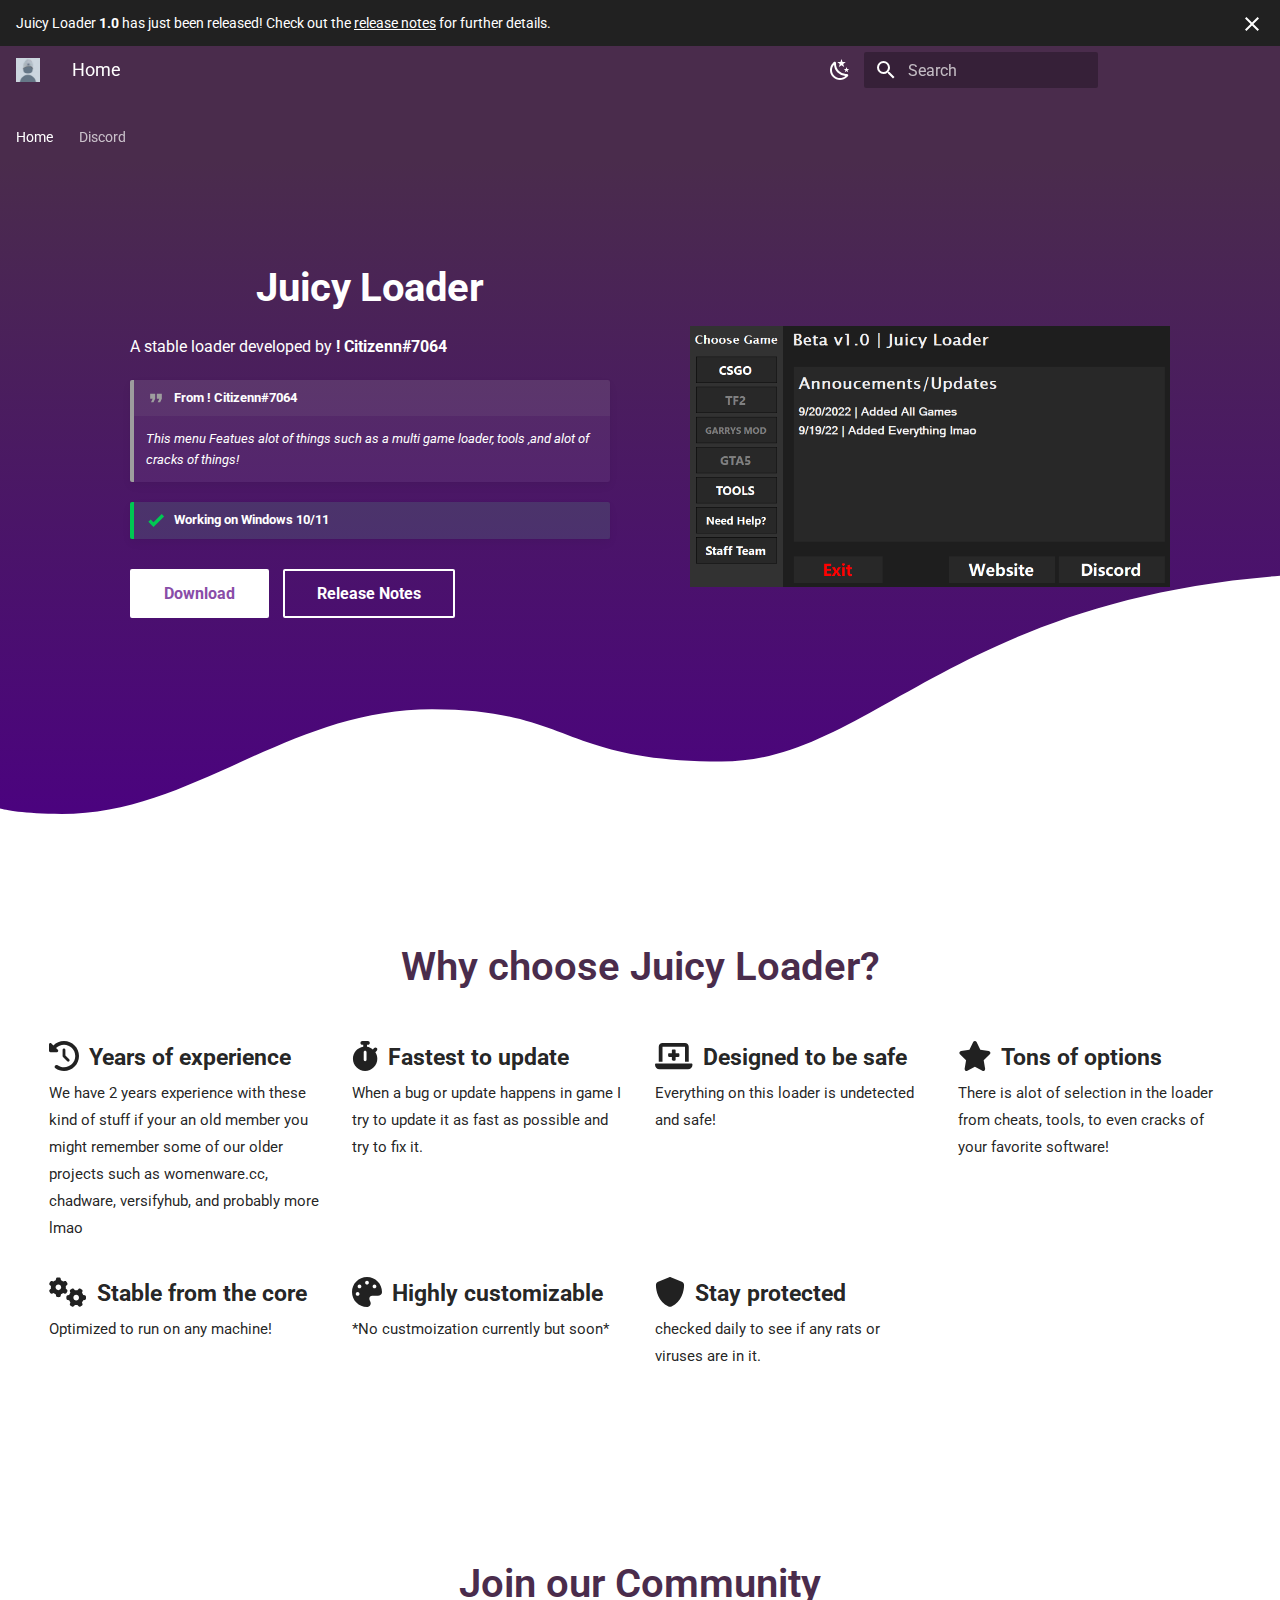
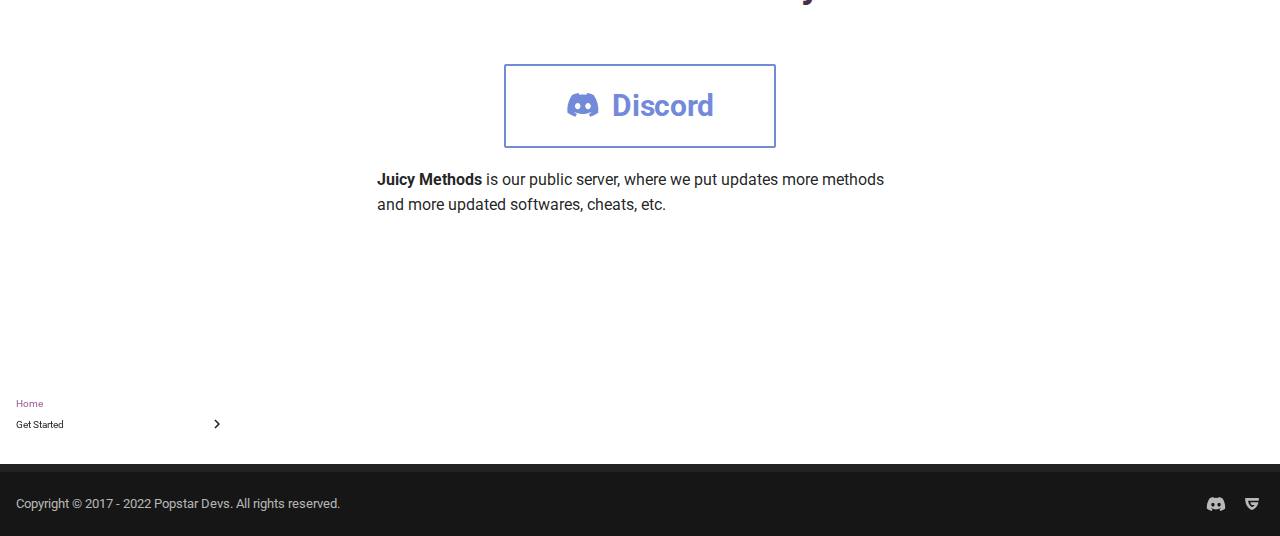
==== index.html @ 38010690 "Add files via upload" ====
<!doctype html>
<html lang="en" class="no-js">
  
<!-- Mirrored from gta.2take1.menu/ by HTTrack Website Copier/3.x [XR&CO'2014], Sat, 24 Sep 2022 22:36:05 GMT -->
<head>
    
      <meta charset="utf-8">
      <meta name="viewport" content="width=device-width,initial-scale=1">
      
        <meta name="description" content="Stable GTA Online 1.61 mod menu by Popstar Devs">
      
      
      
        <link rel="canonical" href="index.html">
      
      <link rel="icon" href="assets/images/favicon.png">
      <meta name="generator" content="mkdocs-1.3.1, mkdocs-material-8.5.3">
    
    
      
        <title>Juicy Methods</title>
      
    
    
      <link rel="stylesheet" href="assets/stylesheets/main.7a952b86.min.css">
      
        
        <link rel="stylesheet" href="assets/stylesheets/palette.cbb835fc.min.css">
        
      
      

    
    
    
      
        
        
        <link rel="preconnect" href="https://fonts.gstatic.com/" crossorigin>
        <link rel="stylesheet" href="https://fonts.googleapis.com/css?family=Roboto:300,300i,400,400i,700,700i%7CRoboto+Mono:400,400i,700,700i&amp;display=fallback">
        <style>:root{--md-text-font:"Roboto";--md-code-font:"Roboto Mono"}</style>
      
    
    
      <link rel="stylesheet" href="assets/stylesheets/admonitions.css">
    
      <link rel="stylesheet" href="assets/stylesheets/content.css">
    
      <link rel="stylesheet" href="assets/stylesheets/headers.css">
    
      <link rel="stylesheet" href="assets/stylesheets/material.css">
    
      <link rel="stylesheet" href="assets/stylesheets/tasklist.css">
    
    <script>__md_scope=new URL(".",location),__md_hash=e=>[...e].reduce((e,_)=>(e<<5)-e+_.charCodeAt(0),0),__md_get=(e,_=localStorage,t=__md_scope)=>JSON.parse(_.getItem(t.pathname+"."+e)),__md_set=(e,_,t=localStorage,a=__md_scope)=>{try{t.setItem(a.pathname+"."+e,JSON.stringify(_))}catch(e){}}</script>
    
      

    
    
    
  </head>
  
  
    
    
      
    
    
    
    
    <body dir="ltr" data-md-color-scheme="popstar" data-md-color-primary="" data-md-color-accent="">
  
    
    
      <script>var palette=__md_get("__palette");if(palette&&"object"==typeof palette.color)for(var key of Object.keys(palette.color))document.body.setAttribute("data-md-color-"+key,palette.color[key])</script>
    
    <input class="md-toggle" data-md-toggle="drawer" type="checkbox" id="__drawer" autocomplete="off">
    <input class="md-toggle" data-md-toggle="search" type="checkbox" id="__search" autocomplete="off">
    <label class="md-overlay" for="__drawer"></label>
    <div data-md-component="skip">
      
    </div>
    <div data-md-component="announce">
      
        <aside class="md-banner">
          <div class="md-banner__inner md-grid md-typeset">
            
              <button class="md-banner__button md-icon" aria-label="Don't show this again">
                <svg xmlns="http://www.w3.org/2000/svg" viewBox="0 0 24 24"><path d="M19 6.41 17.59 5 12 10.59 6.41 5 5 6.41 10.59 12 5 17.59 6.41 19 12 13.41 17.59 19 19 17.59 13.41 12 19 6.41Z"/></svg>
              </button>
            
            

<a href="about/release/index.html" style="color: white;">
  Juicy Loader <b>1.0</b> has just been released! Check out the <u>release notes</u> for further details.
</a>


          </div>
          
            <script>var content,el=document.querySelector("[data-md-component=announce]");el&&(content=el.querySelector(".md-typeset"),__md_hash(content.innerHTML)===__md_get("__announce")&&(el.hidden=!0))</script>
          
        </aside>
      
    </div>
    
    
      

<header class="md-header" data-md-component="header">
  <nav class="md-header__inner md-grid" aria-label="Header">
    <a href=".html" title="2Take1Menu" class="md-header__button md-logo" aria-label="2Take1Menu" data-md-component="logo">
      
  <img src="assets/images/logo.png" alt="logo">

    </a>
    <label class="md-header__button md-icon" for="__drawer">
      <svg xmlns="http://www.w3.org/2000/svg" viewBox="0 0 24 24"><path d="M3 6h18v2H3V6m0 5h18v2H3v-2m0 5h18v2H3v-2Z"/></svg>
    </label>
    <div class="md-header__title" data-md-component="header-title">
      <div class="md-header__ellipsis">
        <div class="md-header__topic">
          <span class="md-ellipsis">
            Juicy Methods
          </span>
        </div>
        <div class="md-header__topic" data-md-component="header-topic">
          <span class="md-ellipsis">
            
              Home
            
          </span>
        </div>
      </div>
    </div>
    
      <form class="md-header__option" data-md-component="palette">
        
          
          
          <input class="md-option" data-md-color-media="(prefers-color-scheme: light)" data-md-color-scheme="popstar" data-md-color-primary="" data-md-color-accent=""  aria-label="Switch to dark mode"  type="radio" name="__palette" id="__palette_1">
          
            <label class="md-header__button md-icon" title="Switch to dark mode" for="__palette_2" hidden>
              <svg xmlns="http://www.w3.org/2000/svg" viewBox="0 0 24 24"><path d="m17.75 4.09-2.53 1.94.91 3.06-2.63-1.81-2.63 1.81.91-3.06-2.53-1.94L12.44 4l1.06-3 1.06 3 3.19.09m3.5 6.91-1.64 1.25.59 1.98-1.7-1.17-1.7 1.17.59-1.98L15.75 11l2.06-.05L18.5 9l.69 1.95 2.06.05m-2.28 4.95c.83-.08 1.72 1.1 1.19 1.85-.32.45-.66.87-1.08 1.27C15.17 23 8.84 23 4.94 19.07c-3.91-3.9-3.91-10.24 0-14.14.4-.4.82-.76 1.27-1.08.75-.53 1.93.36 1.85 1.19-.27 2.86.69 5.83 2.89 8.02a9.96 9.96 0 0 0 8.02 2.89m-1.64 2.02a12.08 12.08 0 0 1-7.8-3.47c-2.17-2.19-3.33-5-3.49-7.82-2.81 3.14-2.7 7.96.31 10.98 3.02 3.01 7.84 3.12 10.98.31Z"/></svg>
            </label>
          
        
          
          
          <input class="md-option" data-md-color-media="(prefers-color-scheme: dark)" data-md-color-scheme="slate" data-md-color-primary="" data-md-color-accent=""  aria-label="Switch to light mode"  type="radio" name="__palette" id="__palette_2">
          
            <label class="md-header__button md-icon" title="Switch to light mode" for="__palette_1" hidden>
              <svg xmlns="http://www.w3.org/2000/svg" viewBox="0 0 24 24"><path d="M12 7a5 5 0 0 1 5 5 5 5 0 0 1-5 5 5 5 0 0 1-5-5 5 5 0 0 1 5-5m0 2a3 3 0 0 0-3 3 3 3 0 0 0 3 3 3 3 0 0 0 3-3 3 3 0 0 0-3-3m0-7 2.39 3.42C13.65 5.15 12.84 5 12 5c-.84 0-1.65.15-2.39.42L12 2M3.34 7l4.16-.35A7.2 7.2 0 0 0 5.94 8.5c-.44.74-.69 1.5-.83 2.29L3.34 7m.02 10 1.76-3.77a7.131 7.131 0 0 0 2.38 4.14L3.36 17M20.65 7l-1.77 3.79a7.023 7.023 0 0 0-2.38-4.15l4.15.36m-.01 10-4.14.36c.59-.51 1.12-1.14 1.54-1.86.42-.73.69-1.5.83-2.29L20.64 17M12 22l-2.41-3.44c.74.27 1.55.44 2.41.44.82 0 1.63-.17 2.37-.44L12 22Z"/></svg>
            </label>
          
        
      </form>
    
    
    
      <label class="md-header__button md-icon" for="__search">
        <svg xmlns="http://www.w3.org/2000/svg" viewBox="0 0 24 24"><path d="M9.5 3A6.5 6.5 0 0 1 16 9.5c0 1.61-.59 3.09-1.56 4.23l.27.27h.79l5 5-1.5 1.5-5-5v-.79l-.27-.27A6.516 6.516 0 0 1 9.5 16 6.5 6.5 0 0 1 3 9.5 6.5 6.5 0 0 1 9.5 3m0 2C7 5 5 7 5 9.5S7 14 9.5 14 14 12 14 9.5 12 5 9.5 5Z"/></svg>
      </label>
      <div class="md-search" data-md-component="search" role="dialog">
  <label class="md-search__overlay" for="__search"></label>
  <div class="md-search__inner" role="search">
    <form class="md-search__form" name="search">
      <input type="text" class="md-search__input" name="query" aria-label="Search" placeholder="Search" autocapitalize="off" autocorrect="off" autocomplete="off" spellcheck="false" data-md-component="search-query" required>
      <label class="md-search__icon md-icon" for="__search">
        <svg xmlns="http://www.w3.org/2000/svg" viewBox="0 0 24 24"><path d="M9.5 3A6.5 6.5 0 0 1 16 9.5c0 1.61-.59 3.09-1.56 4.23l.27.27h.79l5 5-1.5 1.5-5-5v-.79l-.27-.27A6.516 6.516 0 0 1 9.5 16 6.5 6.5 0 0 1 3 9.5 6.5 6.5 0 0 1 9.5 3m0 2C7 5 5 7 5 9.5S7 14 9.5 14 14 12 14 9.5 12 5 9.5 5Z"/></svg>
        <svg xmlns="http://www.w3.org/2000/svg" viewBox="0 0 24 24"><path d="M20 11v2H8l5.5 5.5-1.42 1.42L4.16 12l7.92-7.92L13.5 5.5 8 11h12Z"/></svg>
      </label>
      <nav class="md-search__options" aria-label="Search">
        
          <a href="javascript:void(0)" class="md-search__icon md-icon" title="Share" aria-label="Share" data-clipboard data-clipboard-text="" data-md-component="search-share" tabindex="-1">
            <svg xmlns="http://www.w3.org/2000/svg" viewBox="0 0 24 24"><path d="M18 16.08c-.76 0-1.44.3-1.96.77L8.91 12.7c.05-.23.09-.46.09-.7 0-.24-.04-.47-.09-.7l7.05-4.11c.54.5 1.25.81 2.04.81a3 3 0 0 0 3-3 3 3 0 0 0-3-3 3 3 0 0 0-3 3c0 .24.04.47.09.7L8.04 9.81C7.5 9.31 6.79 9 6 9a3 3 0 0 0-3 3 3 3 0 0 0 3 3c.79 0 1.5-.31 2.04-.81l7.12 4.15c-.05.21-.08.43-.08.66 0 1.61 1.31 2.91 2.92 2.91 1.61 0 2.92-1.3 2.92-2.91A2.92 2.92 0 0 0 18 16.08Z"/></svg>
          </a>
        
        <button type="reset" class="md-search__icon md-icon" title="Clear" aria-label="Clear" tabindex="-1">
          <svg xmlns="http://www.w3.org/2000/svg" viewBox="0 0 24 24"><path d="M19 6.41 17.59 5 12 10.59 6.41 5 5 6.41 10.59 12 5 17.59 6.41 19 12 13.41 17.59 19 19 17.59 13.41 12 19 6.41Z"/></svg>
        </button>
      </nav>
      
        <div class="md-search__suggest" data-md-component="search-suggest"></div>
      
    </form>
    <div class="md-search__output">
      <div class="md-search__scrollwrap" data-md-scrollfix>
        <div class="md-search-result" data-md-component="search-result">
          <div class="md-search-result__meta">
            Initializing search
          </div>
          <ol class="md-search-result__list"></ol>
        </div>
      </div>
    </div>
  </div>
</div>
    
    
      <div class="md-header__source">
        

  
</header>
    
    <div class="md-container" data-md-component="container">
      
      


        
          
            
<nav class="md-tabs" aria-label="Tabs" data-md-component="tabs">
  <div class="md-tabs__inner md-grid">
    <ul class="md-tabs__list">
      
        
  
  
    
  


  <li class="md-tabs__item">
    <a href="index.html" class="md-tabs__link md-tabs__link--active">
      Home
    </a>
  </li>

      
        
  
  


  
  
  

  

      
        
  
  


  
  
  
    <li class="md-tabs__item">
      <a href="https://dsc.gg/juicymethods" class="md-tabs__link">
        Discord
      </a>
    </li>
  

      
        
  
  


  
  
  
    <li class="md-tabs__item">
      <a href="features/online/online-players/index.html" class="md-tabs__link">

      </a>
    </li>
  

      
        
  
  


  
  
  
    <li class="md-tabs__item">
      <a href="features/spawn/vehicles/index.html" class="md-tabs__link">

      </a>
    </li>
  

      
        
  
  


  
  
  
    <li class="md-tabs__item">
      <a href="setup/settings/index.html" class="md-tabs__link">

      </a>
    </li>
  

      
    </ul>
  </div>
</nav>
          
        
      

<!-- General landing page -->
<style>

    body {
        background-color: white;
    }

    .md-header, .md-tabs {
        position: initial;
    }

    .md-content {
        display: none;
    }

    .md-typeset .admonition {
        color: #fff;
        background-color: #ffffff0f;
    }

    .md-typeset p code {
        white-space: nowrap;
    }

    .tx-columns ul {
        columns: 2;
    }

    h1:not(.md-search-result__title), h2 {
        color: var(--md-primary-fg-color);
    }

    [data-md-color-scheme=slate], [data-md-color-scheme=slate] .tx-container-2 {
        background-color: #2E303E;
    }

    [data-md-color-scheme=slate] .tx-container {
        background: url("data:image/svg+xml;utf8,<svg xmlns='http://www.w3.org/2000/svg' viewBox='0 0 1123 258'><path d='M1124,2c0,0 0,256 0,256l-1125,0l0,-48c0,0 16,5 55,5c116,0 197,-92 325,-92c121,0 114,46 254,46c140,0 214,-167 572,-166Z' style='fill: hsla(232, 15%, 21%, 1)' /></svg>") no-repeat bottom, linear-gradient(to bottom, var(--md-primary-fg-color), indigo 99%, #fff 99%);
    }

    [data-md-color-scheme=slate] h1:not(.md-search-result__title), [data-md-color-scheme=slate] h2 {
        color: var(--md-primary-fg-color--light);
    }

</style>

</style>

<!-- Hero section -->
<style>

    .tx-container {
        padding-bottom: 8%;
        background: url("data:image/svg+xml;utf8,<svg xmlns='http://www.w3.org/2000/svg' viewBox='0 0 1123 258'><path d='M1124,2c0,0 0,256 0,256l-1125,0l0,-48c0,0 16,5 55,5c116,0 197,-92 325,-92c121,0 114,46 254,46c140,0 214,-167 572,-166Z' style='fill: white' /></svg>") no-repeat bottom, linear-gradient(to bottom, var(--md-primary-fg-color), indigo 99%, #fff 99%)
    }

    .tx-hero {
        margin: 32px 2.8rem;
        color: var(--md-primary-bg-color);
        justify-content: center;
        display: flex;
        align-items: center;
    }

    .tx-hero__image {
        order: 1;
        text-align: center;
    }

    .tx-hero__content {
        padding-bottom: 1rem;
        max-width: 24rem;
        margin-top: 3.5rem;
        margin-bottom: 3.5rem;
        margin-left: 1.0rem;
        margin-right: 4.0rem;
        align-items: center;
    }

    .tx-hero__content h1 {
        margin-bottom: 1rem;
        color: currentColor !important;
        font-weight: 700
    }

    .tx-container p:not(.admonition-title):not(.admonition-body):not(.md-button) {
        color: #fff;
        font-size: .8rem;
        line-height: 1.6em;
    }

    .tx-container a:not(.md-button):not(:hover) {
        color: currentColor;
    }

    .tx-hero .md-button {
        margin-top: .5rem;
        margin-right: .5rem;
        color: var(--md-primary-bg-color)
    }

    .tx-hero .md-button--primary {
        background-color: var(--md-primary-bg-color);
        color: hsla(280deg, 37%, 48%, 1);
        border-color: var(--md-primary-bg-color)
    }

    .tx-hero .md-button:focus,
    .tx-hero .md-button:hover {
        background-color: var(--md-accent-fg-color);
        color: var(--md-default-bg-color);
        border-color: var(--md-accent-fg-color)
    }

</style>

<!-- Key section -->
<style>

    .tx-container-2 {
        background-color: white;
        margin-bottom: 5rem;
    }

    .tx-container-2 h1 {
        margin-top: 2em;
        font-weight: 600;
        font-size: 2rem;
    }

    .feature-wrapper {
        flex-wrap: wrap;
        width: 100%;
        display: flex;
        max-width: 61rem;
        margin: auto;
        padding: 0 .2rem;
    }

    .feature-item {
        box-sizing: border-box;
        padding: 0 .75rem;
        word-break: break-word;
        flex: 0 0 25%;
        width: 0;
    }

    .feature-item:hover {
        background-color: var(--md-primary-fg-color--lightest);
        border-radius: 3px;
        /* transition: 0.3s; */
    }

    .feature-item h2 {
        color: var(--md-typeset-color);
        font-size: 1.14rem;
        white-space: nowrap;
        overflow: hidden;
        text-overflow: ellipsis;
        margin-bottom: .45rem;
    }

    .feature-item h2 svg {
        height: 1.5rem;
        margin-right: .2rem;
        transform: translateY(20%);
        fill: var(--md-typeset-color);
    }

    .feature-item p {
        font-size: .75rem;
        line-height: 1.8em;
        text-rendering: optimizeLegibility;
        -webkit-font-smoothing: antialiased;
        margin: 0 0 10px;
        display: block;
    }

</style>

<!-- Features section -->
<style>

    .features-wrapper {
        display: flex;
        width: 100%;
        max-width: 61rem;
        margin: auto;
        padding: 0 .2rem;
        justify-content: center;
    }

    .edition {
        font-size: .8rem;
        padding: 0 2rem;
        flex: 0 0 50%;
    }

    .edition:hover {
        background-color: #99aab57f;
        border-radius: 3px;
        transition: 0.3s;
    }

    .edition.vip:hover {
        background-color: #3498db7f;
    }

    .edition h2 {
        margin-top: 1em;
        font-weight: 600;
        font-size: 1.5rem;
        text-align: center;
    }

</style>

<!-- Pricing section -->
<style>

    .pricing-wrapper {
        display: flex;
        width: 100%;
        max-width: 61rem;
        margin: auto;
        padding: 0 .2rem;
        justify-content: center;
    }

    .pricing-table {
        margin: 2em;
        text-align: center;
        width: 12rem;
        -webkit-box-shadow: 0 0 15px rgba(0, 0, 0, 0.4);
        box-shadow: 0 0 15px rgba(0, 0, 0, 0.4);
        -webkit-transition: all 0.25s ease;
        -o-transition: all 0.25s ease;
        transition: all 0.25s ease;
    }

    .pricing-table:hover {
        -webkit-transform: scale(1.06);
        -ms-transform: scale(1.06);
        -o-transform: scale(1.06);
        transform: scale(1.06);
    }

    .pricing-table * {
        margin: 0;
    }

    .price-title {
        color: #FFF;
        background: var(--md-primary-fg-color);
        padding: 20px 0;
        font-size: 2em;
        text-transform: uppercase;
        text-shadow: 0 1px 1px rgba(0, 0, 0, 0.4);
    }

    .price-box {
        background: #99aab5;
        padding: 20px 0;
        color: #000;
        font-size: 3.4em;
        font-weight: 700;
        text-shadow: 0 1px 1px rgba(0, 0, 0, 0.4);
    }

    .price-box.vip {
        background: #3498db;
    }

    .price-box .label {
        font-size: .8rem;
        font-weight: bold;
    }

</style>

<!-- Features section -->
<style>

    .community-wrapper {
        display: flex;
        width: 100%;
        max-width: 61rem;
        margin: auto;
        padding: 0 .2rem;
        justify-content: center;
    }

    .platform {
        font-size: .8rem;
        padding: 0 2rem;
        flex: 0 0 50%;
    }

    .platform h2 {
        margin-top: 1em;
        font-weight: 600;
        font-size: 1.5rem;
        text-align: center;
    }

    .platform.discord a.md-button {
        color: #738adb;
    }

    .platform.discord a.md-button:hover {
        color: white;
        background-color: #738adb;
        border-color: #738adb;
    }

    .platform.guilded a.md-button {
        color: #f5c400;
    }

    .platform.guilded a.md-button:hover {
        color: white;
        background-color: #f5c400;
        border-color: #f5c400;
    }

</style>

<!-- Mobile viewport -->
<style>

    @media screen and (max-width: 1219px) {
        .feature-item {
            flex: 0 0 50%;
        }

        .tx-container-2 {
            margin-left: .5rem;
            margin-right: .5rem;
        }

        .discord-widget {
            display: none;
        }

        .discord-info {
            padding: 0 3rem;
        }
    }

    @media screen and (max-width: 959px) {
        .tx-hero__image {
            display: none;
        }

        .tx-hero__content {
            margin: 0 2.5rem;
        }

        .feature-item {
            flex: 0 0 100%;
        }

        .features-wrapper {
            display: initial;
        }

        .edition p {
            text-align: center;
        }

        .pricing-wrapper {
            flex-wrap: wrap;
        }

        .platform {
            flex: 0 0 100%;
        }

        .community-wrapper {
            display: initial;
        }
    }

</style>



<!-- 1st Section -->
<section class="tx-container">
    <div class="md-grid md-typeset">
        <div class="tx-hero">

            <div class="tx-hero__image">
                <img src="overrides/assets/images/menu.png" width="480" draggable="false" >
            </div>

            <div class="tx-hero__content">
                <h1>Juicy Loader</h1>
                <p>
                    A stable loader developed by <b>! Citizenn#7064</b>
                </p>

                <div class="admonition quote">
                    <p class="admonition-title">From ! Citizenn#7064</p>
                    <p class="admonition-body"><em>This menu Featues alot of things such as a multi game loader, tools ,and alot of cracks of things!</em></p>
                </div>
                <div class="admonition success">
                    <p class="admonition-title">Working on Windows 10/11</p>
                </div>

                <p>
                    <a href="https://files.catbox.moe/62msx5.rar" class="md-button md-button--primary">
                        Download
                    </a>
                    <a href="about/release/index.html" class="md-button">
                        Release Notes
                    </a>
                </p>

            </div>
        </div>
    </div>
</section>

<!-- Key Features Section -->
<section class="tx-container-2">
    <h1 id="overview">Why choose Juicy Loader?</h1>
    <div class="feature-wrapper">
        <div class="feature-item">
            <h2>
                <svg xmlns="http://www.w3.org/2000/svg" viewBox="0 0 512 512"><!--! Font Awesome Free 6.2.0 by @fontawesome - https://fontawesome.com License - https://fontawesome.com/license/free (Icons: CC BY 4.0, Fonts: SIL OFL 1.1, Code: MIT License) Copyright 2022 Fonticons, Inc.--><path d="M75 75 41 41C25.9 25.9 0 36.6 0 57.9V168c0 13.3 10.7 24 24 24h110.1c21.4 0 32.1-25.9 17-41l-30.8-30.8C155 85.5 203 64 256 64c106 0 192 86 192 192s-86 192-192 192c-40.8 0-78.6-12.7-109.7-34.4-14.5-10.1-34.4-6.6-44.6 7.9s-6.6 34.4 7.9 44.6C151.2 495 201.7 512 256 512c141.4 0 256-114.6 256-256S397.4 0 256 0C185.3 0 121.3 28.7 75 75zm181 53c-13.3 0-24 10.7-24 24v104c0 6.4 2.5 12.5 7 17l72 72c9.4 9.4 24.6 9.4 33.9 0s9.4-24.6 0-33.9l-65-65V152c0-13.3-10.7-24-24-24z"/></svg>
                Years of experience
            </h2>
            <p>We have 2 years experience with these kind of stuff if your an old member you might remember some of our older projects such as womenware.cc, chadware, versifyhub, and probably more lmao</p>
        </div>
        <div class="feature-item">
            <h2>
                <svg xmlns="http://www.w3.org/2000/svg" viewBox="0 0 448 512"><!--! Font Awesome Free 6.2.0 by @fontawesome - https://fontawesome.com License - https://fontawesome.com/license/free (Icons: CC BY 4.0, Fonts: SIL OFL 1.1, Code: MIT License) Copyright 2022 Fonticons, Inc.--><path d="M176 0c-17.7 0-32 14.3-32 32s14.3 32 32 32h16v34.4C92.3 113.8 16 200 16 304c0 114.9 93.1 208 208 208s208-93.1 208-208c0-41.8-12.3-80.7-33.5-113.2l24.1-24.1c12.5-12.5 12.5-32.8 0-45.3s-32.8-12.5-45.3 0L355.7 143c-28.1-23-62.2-38.8-99.7-44.6V64h16c17.7 0 32-14.3 32-32S289.7 0 272 0h-96zm72 192v128c0 13.3-10.7 24-24 24s-24-10.7-24-24V192c0-13.3 10.7-24 24-24s24 10.7 24 24z"/></svg>
                Fastest to update
            </h2>
            <p>When a bug or update happens in game I try to update it as fast as possible and try to fix it.</p>
        </div>
        <div class="feature-item">
            <h2>
                <svg xmlns="http://www.w3.org/2000/svg" viewBox="0 0 640 512"><!--! Font Awesome Free 6.2.0 by @fontawesome - https://fontawesome.com License - https://fontawesome.com/license/free (Icons: CC BY 4.0, Fonts: SIL OFL 1.1, Code: MIT License) Copyright 2022 Fonticons, Inc.--><path d="M64 96c0-35.3 28.7-64 64-64h384c35.3 0 64 28.7 64 64v256h-64V96H128v256H64V96zM0 403.2C0 392.6 8.6 384 19.2 384h601.6c10.6 0 19.2 8.6 19.2 19.2 0 42.4-34.4 76.8-76.8 76.8H76.8C34.4 480 0 445.6 0 403.2zM288 160c0-8.8 7.2-16 16-16h32c8.8 0 16 7.2 16 16v48h48c8.8 0 16 7.2 16 16v32c0 8.8-7.2 16-16 16h-48v48c0 8.8-7.2 16-16 16h-32c-8.8 0-16-7.2-16-16v-48h-48c-8.8 0-16-7.2-16-16v-32c0-8.8 7.2-16 16-16h48v-48z"/></svg>
                Designed to be safe
            </h2>
            <p>Everything on this loader is undetected and safe!</p>
        </div>
        <div class="feature-item">
            <h2>
                <svg xmlns="http://www.w3.org/2000/svg" viewBox="0 0 576 512"><!--! Font Awesome Free 6.2.0 by @fontawesome - https://fontawesome.com License - https://fontawesome.com/license/free (Icons: CC BY 4.0, Fonts: SIL OFL 1.1, Code: MIT License) Copyright 2022 Fonticons, Inc.--><path d="M316.9 18c-5.3-11-16.5-18-28.8-18s-23.4 7-28.8 18L195 150.3 51.4 171.5c-12 1.8-22 10.2-25.7 21.7s-.7 24.2 7.9 32.7L137.8 329l-24.6 145.7c-2 12 3 24.2 12.9 31.3s23 8 33.8 2.3l128.3-68.5 128.3 68.5c10.8 5.7 23.9 4.9 33.8-2.3s14.9-19.3 12.9-31.3L438.5 329l104.2-103.1c8.6-8.5 11.7-21.2 7.9-32.7s-13.7-19.9-25.7-21.7l-143.7-21.2L316.9 18z"/></svg>
                Tons of options
            </h2>
            <p>There is alot of selection in the loader from cheats, tools, to even cracks of your favorite software!</p>
        </div>
        <div class="feature-item">
            <h2>
                <svg xmlns="http://www.w3.org/2000/svg" viewBox="0 0 640 512"><!--! Font Awesome Free 6.2.0 by @fontawesome - https://fontawesome.com License - https://fontawesome.com/license/free (Icons: CC BY 4.0, Fonts: SIL OFL 1.1, Code: MIT License) Copyright 2022 Fonticons, Inc.--><path d="M308.5 135.3c7.1-6.3 9.9-16.2 6.2-25-2.3-5.3-4.8-10.5-7.6-15.5l-3.1-5.4c-3-5-6.3-9.9-9.8-14.6-5.7-7.6-15.7-10.1-24.7-7.1L241.3 77c-10.7-8.8-23-16-36.2-20.9l-6.1-29c-1.9-9.3-9.1-16.7-18.5-17.8C173.7 8.4 166.9 8 160 8s-13.7.4-20.4 1.2c-9.4 1.1-16.6 8.6-18.5 17.8L115 56.1c-13.3 5-25.5 12.1-36.2 20.9l-28.3-9.2c-9-3-19-.5-24.7 7.1-3.5 4.7-6.8 9.6-9.9 14.6l-3 5.3c-2.8 5-5.3 10.2-7.6 15.6-3.7 8.7-.9 18.6 6.2 25l22.2 19.8c-1.1 6.7-1.7 13.7-1.7 20.8s.6 14.1 1.7 20.9l-22.2 19.8c-7.1 6.3-9.9 16.2-6.2 25 2.3 5.3 4.8 10.5 7.6 15.6l3 5.2c3 5.1 6.3 9.9 9.9 14.6 5.7 7.6 15.7 10.1 24.7 7.1l28.2-9.3c10.7 8.8 23 16 36.2 20.9l6.1 29.1c1.9 9.3 9.1 16.7 18.5 17.8 6.7.8 13.5 1.2 20.4 1.2s13.7-.4 20.4-1.2c9.4-1.1 16.6-8.6 18.5-17.8l6.1-29.1c13.3-5 25.5-12.1 36.2-20.9l28.2 9.3c9 3 19 .5 24.7-7.1 3.5-4.7 6.8-9.5 9.8-14.6l3.1-5.4c2.8-5 5.3-10.2 7.6-15.5 3.7-8.7.9-18.6-6.2-25l-22.2-19.8c1.1-6.8 1.7-13.8 1.7-20.9s-.6-14.1-1.7-20.9l22.2-19.8zM208 176c0 26.5-21.5 48-48 48s-48-21.5-48-48 21.5-48 48-48 48 21.5 48 48zm296.7 324.5c6.3 7.1 16.2 9.9 25 6.2 5.3-2.3 10.5-4.8 15.5-7.6l5.4-3.1c5-3 9.9-6.3 14.6-9.8 7.6-5.7 10.1-15.7 7.1-24.7l-9.3-28.2c8.8-10.7 16-23 20.9-36.2L613 391c9.3-1.9 16.7-9.1 17.8-18.5.8-6.7 1.2-13.5 1.2-20.4s-.4-13.7-1.2-20.4c-1.1-9.4-8.6-16.6-17.8-18.5l-29.1-6.2c-5-13.3-12.1-25.5-20.9-36.2l9.3-28.2c3-9 .5-19-7.1-24.7-4.7-3.5-9.6-6.8-14.6-9.9l-5.3-3c-5-2.8-10.2-5.3-15.6-7.6-8.7-3.7-18.6-.9-25 6.2l-19.8 22.2c-6.8-1.1-13.8-1.7-20.9-1.7s-14.1.6-20.9 1.7l-19.8-22.2c-6.3-7.1-16.2-9.9-25-6.2-5.3 2.3-10.5 4.8-15.6 7.6l-5.2 3c-5.1 3-9.9 6.3-14.6 9.9-7.6 5.7-10.1 15.7-7.1 24.7l9.3 28.2c-8.8 10.7-16 23-20.9 36.2l-29.1 6c-9.3 1.9-16.7 9.1-17.8 18.5-.8 6.7-1.2 13.5-1.2 20.4s.4 13.7 1.2 20.4c1.1 9.4 8.6 16.6 17.8 18.5l29.1 6.1c5 13.3 12.1 25.5 20.9 36.2l-9.3 28.2c-3 9-.5 19 7.1 24.7 4.7 3.5 9.5 6.8 14.6 9.8l5.4 3.1c5 2.8 10.2 5.3 15.5 7.6 8.7 3.7 18.6.9 25-6.2l19.8-22.2c6.8 1.1 13.8 1.7 20.9 1.7s14.1-.6 20.9-1.7l19.8 22.2zM464 400c-26.5 0-48-21.5-48-48s21.5-48 48-48 48 21.5 48 48-21.5 48-48 48z"/></svg>
                Stable from the core
            </h2>
            <p>Optimized to run on any machine!</p>
        </div>
        <div class="feature-item">
            <h2>
                <svg xmlns="http://www.w3.org/2000/svg" viewBox="0 0 512 512"><!--! Font Awesome Free 6.2.0 by @fontawesome - https://fontawesome.com License - https://fontawesome.com/license/free (Icons: CC BY 4.0, Fonts: SIL OFL 1.1, Code: MIT License) Copyright 2022 Fonticons, Inc.--><path d="M512 256v2.7c-.4 36.5-33.6 61.3-70.1 61.3H344c-26.5 0-48 21.5-48 48 0 3.4.4 6.7 1 9.9 2.1 10.2 6.5 20 10.8 29.9 6.1 13.8 12.1 27.5 12.1 42 0 31.8-21.6 60.7-53.4 62-3.5.1-7 .2-10.6.2C114.6 512 0 397.4 0 256S114.6 0 256 0s256 114.6 256 256zm-384 32c0-17.7-14.3-32-32-32s-32 14.3-32 32 14.3 32 32 32 32-14.3 32-32zm0-96c17.7 0 32-14.3 32-32s-14.3-32-32-32-32 14.3-32 32 14.3 32 32 32zm160-96c0-17.7-14.3-32-32-32s-32 14.3-32 32 14.3 32 32 32 32-14.3 32-32zm96 96c17.7 0 32-14.3 32-32s-14.3-32-32-32-32 14.3-32 32 14.3 32 32 32z"/></svg>
                Highly customizable
            </h2>
            <p>*No custmoization currently but soon*</p>
        </div>
        <div class="feature-item">
            <h2>
                <svg xmlns="http://www.w3.org/2000/svg" viewBox="0 0 512 512"><!--! Font Awesome Free 6.2.0 by @fontawesome - https://fontawesome.com License - https://fontawesome.com/license/free (Icons: CC BY 4.0, Fonts: SIL OFL 1.1, Code: MIT License) Copyright 2022 Fonticons, Inc.--><path d="M256 0c4.6 0 9.2 1 13.4 2.9l188.3 79.9c22 9.3 38.4 31 38.3 57.2-.5 99.2-41.3 280.7-213.7 363.2-16.7 8-36.1 8-52.8 0C57.3 420.7 16.5 239.2 16 140c-.1-26.2 16.3-47.9 38.3-57.2L242.7 2.9C246.8 1 251.4 0 256 0z"/></svg>
                Stay protected
            </h2>
            <p>checked daily to see if any rats or viruses are in it.</p>
        </div>

    </div>
</section>

<!-- Features List Section -->


<!-- Subscription Section --> 
</section>

<!-- Community Section -->
<section class="tx-container-2">
    <h1 id="community">Join our Community</h1>
    <div class="md-typeset community-wrapper">
        <div class="platform discord">
            <h2>
                <a href="https://2take1.menu/discord/news" class="md-button">
                    <span class="twemoji">
                        <svg xmlns="http://www.w3.org/2000/svg" viewBox="0 0 640 512"><!--! Font Awesome Free 6.2.0 by @fontawesome - https://fontawesome.com License - https://fontawesome.com/license/free (Icons: CC BY 4.0, Fonts: SIL OFL 1.1, Code: MIT License) Copyright 2022 Fonticons, Inc.--><path d="M524.531 69.836a1.5 1.5 0 0 0-.764-.7A485.065 485.065 0 0 0 404.081 32.03a1.816 1.816 0 0 0-1.923.91 337.461 337.461 0 0 0-14.9 30.6 447.848 447.848 0 0 0-134.426 0 309.541 309.541 0 0 0-15.135-30.6 1.89 1.89 0 0 0-1.924-.91 483.689 483.689 0 0 0-119.688 37.107 1.712 1.712 0 0 0-.788.676C39.068 183.651 18.186 294.69 28.43 404.354a2.016 2.016 0 0 0 .765 1.375 487.666 487.666 0 0 0 146.825 74.189 1.9 1.9 0 0 0 2.063-.676A348.2 348.2 0 0 0 208.12 430.4a1.86 1.86 0 0 0-1.019-2.588 321.173 321.173 0 0 1-45.868-21.853 1.885 1.885 0 0 1-.185-3.126 251.047 251.047 0 0 0 9.109-7.137 1.819 1.819 0 0 1 1.9-.256c96.229 43.917 200.41 43.917 295.5 0a1.812 1.812 0 0 1 1.924.233 234.533 234.533 0 0 0 9.132 7.16 1.884 1.884 0 0 1-.162 3.126 301.407 301.407 0 0 1-45.89 21.83 1.875 1.875 0 0 0-1 2.611 391.055 391.055 0 0 0 30.014 48.815 1.864 1.864 0 0 0 2.063.7A486.048 486.048 0 0 0 610.7 405.729a1.882 1.882 0 0 0 .765-1.352c12.264-126.783-20.532-236.912-86.934-334.541ZM222.491 337.58c-28.972 0-52.844-26.587-52.844-59.239s23.409-59.241 52.844-59.241c29.665 0 53.306 26.82 52.843 59.239 0 32.654-23.41 59.241-52.843 59.241Zm195.38 0c-28.971 0-52.843-26.587-52.843-59.239s23.409-59.241 52.843-59.241c29.667 0 53.307 26.82 52.844 59.239 0 32.654-23.177 59.241-52.844 59.241Z"/></svg>
                    </span>
                    Discord
                </a>
            </h2>
            <p>
                <strong>Juicy Methods</strong> is our public server, where we put updates more methods and more updated softwares, cheats, etc.
            </p>
        </div>

                </a>
            </h2> 
        </div>
    </div>
</section>


      <main class="md-main" data-md-component="main">
        <div class="md-main__inner md-grid">
          
            
              
              <div class="md-sidebar md-sidebar--primary" data-md-component="sidebar" data-md-type="navigation" >
                <div class="md-sidebar__scrollwrap">
                  <div class="md-sidebar__inner">
                    

  


<nav class="md-nav md-nav--primary md-nav--lifted" aria-label="Navigation" data-md-level="0">
  <label class="md-nav__title" for="__drawer">
    <a href=".html" title="2Take1Menu" class="md-nav__button md-logo" aria-label="2Take1Menu" data-md-component="logo">
      
  <img src="assets/images/logo.png" alt="logo">

    </a>
    Juicy Methods
  </label>
  
    <div class="md-nav__source">
      
  </div>
</a>
    </div>
  
  <ul class="md-nav__list" data-md-scrollfix>
    
      
      
      

  
  
    
  
  
    <li class="md-nav__item md-nav__item--active">
      
      <input class="md-nav__toggle md-toggle" data-md-toggle="toc" type="checkbox" id="__toc">
      
      
      
      <a href=".html" class="md-nav__link md-nav__link--active">
        Home
      </a>
      
    </li>
  

    
      
      
      

  
  
  
    
    <li class="md-nav__item md-nav__item--nested">
      
      
        <input class="md-nav__toggle md-toggle" data-md-toggle="__nav_2" type="checkbox" id="__nav_2" >
      
      
      
        
          
        
          
        
          
        
          
        
          
        
          
        
      
      
        <label class="md-nav__link" for="__nav_2">
          Get Started
          <span class="md-nav__icon md-icon"></span>
        </label>
      
      <nav class="md-nav" aria-label="Get Started" data-md-level="1">
        <label class="md-nav__title" for="__nav_2">
          <span class="md-nav__icon md-icon"></span>
          Get Started
        </label>
        <ul class="md-nav__list" data-md-scrollfix>
          
            
              
  
  
  

  

            
          
            
              
  
  
  
    <li class="md-nav__item">
      <a href="setup/index.html" class="md-nav__link">
        Menu Installation
      </a>
    </li>
  

            
          
            
              
  
  
  
    <li class="md-nav__item">
      <a href="usage/index.html" class="md-nav__link">
        Usage Guide
      </a>
    </li>
  

            
          
            
              
  
  
  
    <li class="md-nav__item">
      <a href="features/index.html" class="md-nav__link">
        Features List
      </a>
    </li>
  

            
          
            
              
  
  
  
    
      
    
    <li class="md-nav__item md-nav__item--section md-nav__item--nested">
      
      
        <input class="md-nav__toggle md-toggle" data-md-toggle="__nav_2_5" type="checkbox" id="__nav_2_5" >
      
      
      
        
          
        
          
        
      
      
        <label class="md-nav__link" for="__nav_2_5">
          Support
          <span class="md-nav__icon md-icon"></span>
        </label>
      
      <nav class="md-nav" aria-label="Support" data-md-level="2">
        <label class="md-nav__title" for="__nav_2_5">
          <span class="md-nav__icon md-icon"></span>
          Support
        </label>
        <ul class="md-nav__list" data-md-scrollfix>
          
            
              
  
  
  
    <li class="md-nav__item">
      <a href="help/faq/index.html" class="md-nav__link">
        Common Questions
      </a>
    </li>
  

            
          
            
              
  
  
  
    <li class="md-nav__item">
      <a href="help/troubleshooting/index.html" class="md-nav__link">
        Troubleshooting
      </a>
    </li>
  

            
          
        </ul>
      </nav>
    </li>
  

            
          
            
              
  
  
  
    
      
    
    <li class="md-nav__item md-nav__item--section md-nav__item--nested">
      
      
        <input class="md-nav__toggle md-toggle" data-md-toggle="__nav_2_6" type="checkbox" id="__nav_2_6" >
      
      
      
        
          
        
          
        
          
        
      
      
        <label class="md-nav__link" for="__nav_2_6">
          About
          <span class="md-nav__icon md-icon"></span>
        </label>
      
      <nav class="md-nav" aria-label="About" data-md-level="2">
        <label class="md-nav__title" for="__nav_2_6">
          <span class="md-nav__icon md-icon"></span>
          About
        </label>
        <ul class="md-nav__list" data-md-scrollfix>
          
            
              
  
  
  
    <li class="md-nav__item">
      <a href="about/release/index.html" class="md-nav__link">
        Release Notes
      </a>
    </li>
  

            
          
            
              
  
  
  
    <li class="md-nav__item">
      <a href="about/tos/index.html" class="md-nav__link">
        Terms of Service
      </a>
    </li>
  

            
          
            
              
  
  
  
    <li class="md-nav__item">
      <a href="about/partnership/index.html" class="md-nav__link">
        Become a Partner
      </a>
    </li>
  

            
          
        </ul>
      </nav>
    </li>
  

            
          
        </ul>
      </nav>
    </li>
  

    
      
      
      

  
  
  
    
    <li class="md-nav__item md-nav__item--nested">
      
      
        <input class="md-nav__toggle md-toggle" data-md-toggle="__nav_3" type="checkbox" id="__nav_3" >
      
      
      
        
          
        
          
        
          
        
          
        
          
        
          
        
      
      

          
            
              
  
  
  

  

            
          
            
              
  
  

  

            
          
            
              
  

  

            
          
            
              
  
  
  
    
      
    
    <li class="md-nav__item md-nav__item--section md-nav__item--nested">
      
      
        <input class="md-nav__toggle md-toggle" data-md-toggle="__nav_3_4" type="checkbox" id="__nav_3_4" >
      
      
      
        
          
        
          
        
          
        
          
        
          
        
      
      

          
            
              
 
          
            


            
          
            
              
  
  
  
    
      
    
    <li class="md-nav__item md-nav__item--section md-nav__item--nested">
      
      
        <input class="md-nav__toggle md-toggle" data-md-toggle="__nav_3_6" type="checkbox" id="__nav_3_6" >
      
      
      
        
          
        
          


            
          
            
              
  
  

  

            
          
        </ul>
      </nav>
    </li>
  

            
          
        </ul>
      </nav>
    </li>
  

    
      
      
      

  
  
  
    
    <li class="md-nav__item md-nav__item--nested">
      
      
        <input class="md-nav__toggle md-toggle" data-md-toggle="__nav_4" type="checkbox" id="__nav_4" >
      
      
      
        
          
        
          
        
          
        
          
        
          
        
          
        
          

  
  
  
    
      
    
    <li class="md-nav__item md-nav__item--section md-nav__item--nested">
      
      
        <input class="md-nav__toggle md-toggle" data-md-toggle="__nav_4_5" type="checkbox" id="__nav_4_5" >
      
      
      
        
          
        
          
   
            
          

            
          
        </ul>
      </nav>
    </li>
  

            
          
            
              
  
  
  
    
      
    
    <li class="md-nav__item md-nav__item--section md-nav__item--nested">
      
      
        <input class="md-nav__toggle md-toggle" data-md-toggle="__nav_4_6" type="checkbox" id="__nav_4_6" >
      
      
      
        
          
        
          
        
          
        
          
        
          
        
      
       
  

        

            
          
        </ul>
      </nav>
    </li>
  

            
          
            
              
  
  
  
    
      
    
    <li class="md-nav__item md-nav__item--section md-nav__item--nested">
      
      
        <input class="md-nav__toggle md-toggle" data-md-toggle="__nav_4_7" type="checkbox" id="__nav_4_7" >
      
      
      
        
          
        
          
        
        
              
  

            
          
            
              
  
  
  

            
          
            
              
  

            
          
        </ul>
      </nav>
    </li>
  

            
          
            
              
  
  
  
    
      
    
    <li class="md-nav__item md-nav__item--section md-nav__item--nested">
      
      
        <input class="md-nav__toggle md-toggle" data-md-toggle="__nav_4_8" type="checkbox" id="__nav_4_8" >
      
      
      
        
          
        
          
        

            
  

            
          
            
          
  

            
          
        </ul>
      </nav>
    </li>
  

            
          
        </ul>
      </nav>
    </li>
  

    
      
      
      

  
  
  
    
    <li class="md-nav__item md-nav__item--nested">
      
      
        <input class="md-nav__toggle md-toggle" data-md-toggle="__nav_5" type="checkbox" id="__nav_5" >
      
      
      
        
          
        
          
       

            
          
   
          
        </ul>
      </nav>
    </li>
  

    
      
      
      

  
  
  
    
    <li class="md-nav__item md-nav__item--nested">
      
      
        <input class="md-nav__toggle md-toggle" data-md-toggle="__nav_6" type="checkbox" id="__nav_6" >
      
      
      
        


            
          
            
              
  
  
  
    
      
    
    <li class="md-nav__item md-nav__item--section md-nav__item--nested">
      
      
        <input class="md-nav__toggle md-toggle" data-md-toggle="__nav_6_3" type="checkbox" id="__nav_6_3" >
      
      
      
        
          
        
          
        
       
              
  
  
  

            
          
            
     

            
          
        </ul>
      </nav>
    </li>
  

            
          
            
              
  
  
  
    
      
    
    <li class="md-nav__item md-nav__item--section md-nav__item--nested">
      
      
        <input class="md-nav__toggle md-toggle" data-md-toggle="__nav_6_4" type="checkbox" id="__nav_6_4" >
      
      
      
        
   
            
          
            
              
  
          
     

            
          
        </ul>
      </nav>
    </li>
  

            
          
            
              
  
  
  
    
      
    
    <li class="md-nav__item md-nav__item--section md-nav__item--nested">
      
      
        <input class="md-nav__toggle md-toggle" data-md-toggle="__nav_6_5" type="checkbox" id="__nav_6_5" >
      
      
      
        
          
        
          
        
       
              

            
          
            

            
          
        </ul>
      </nav>
    </li>
  

            
          
        </ul>
      </nav>
    </li>
  

    
  </ul>
</nav>
                  </div>
                </div>
              </div>
            
            
              
              <div class="md-sidebar md-sidebar--secondary" data-md-component="sidebar" data-md-type="toc" >
                <div class="md-sidebar__scrollwrap">
                  <div class="md-sidebar__inner">
                    

  

<nav class="md-nav md-nav--secondary" aria-label="On this page">
  
  
  
  
</nav>
                  </div>
                </div>
              </div>
            
          
          
            <div class="md-content" data-md-component="content">
              <article class="md-content__inner md-typeset">
                
                  


  <h1>Home</h1>







                
              </article>
            </div>
          
          
        </div>
        
          <a href="#" class="md-top md-icon" data-md-component="top" hidden>
            <svg xmlns="http://www.w3.org/2000/svg" viewBox="0 0 24 24"><path d="M13 20h-2V8l-5.5 5.5-1.42-1.42L12 4.16l7.92 7.92-1.42 1.42L13 8v12Z"/></svg>
            Back to top
          </a>
        
      </main>
      
        <footer class="md-footer">
  
    
    <nav class="md-footer__inner md-grid" aria-label="Footer" >
      
      
        

      
    </nav>
  
  <div class="md-footer-meta md-typeset">
    <div class="md-footer-meta__inner md-grid">
      <div class="md-copyright">
  
    <div class="md-copyright__highlight">
      Copyright &copy; 2017 - 2022 Popstar Devs. All rights reserved.

    </div>
  
  
</div>
      
        <div class="md-social">
  
    
    
      
      
    
    <a href="https://2take1.menu/discord/news" target="_blank" rel="noopener" title="2take1.menu" class="md-social__link">
      <svg xmlns="http://www.w3.org/2000/svg" viewBox="0 0 640 512"><!--! Font Awesome Free 6.2.0 by @fontawesome - https://fontawesome.com License - https://fontawesome.com/license/free (Icons: CC BY 4.0, Fonts: SIL OFL 1.1, Code: MIT License) Copyright 2022 Fonticons, Inc.--><path d="M524.531 69.836a1.5 1.5 0 0 0-.764-.7A485.065 485.065 0 0 0 404.081 32.03a1.816 1.816 0 0 0-1.923.91 337.461 337.461 0 0 0-14.9 30.6 447.848 447.848 0 0 0-134.426 0 309.541 309.541 0 0 0-15.135-30.6 1.89 1.89 0 0 0-1.924-.91 483.689 483.689 0 0 0-119.688 37.107 1.712 1.712 0 0 0-.788.676C39.068 183.651 18.186 294.69 28.43 404.354a2.016 2.016 0 0 0 .765 1.375 487.666 487.666 0 0 0 146.825 74.189 1.9 1.9 0 0 0 2.063-.676A348.2 348.2 0 0 0 208.12 430.4a1.86 1.86 0 0 0-1.019-2.588 321.173 321.173 0 0 1-45.868-21.853 1.885 1.885 0 0 1-.185-3.126 251.047 251.047 0 0 0 9.109-7.137 1.819 1.819 0 0 1 1.9-.256c96.229 43.917 200.41 43.917 295.5 0a1.812 1.812 0 0 1 1.924.233 234.533 234.533 0 0 0 9.132 7.16 1.884 1.884 0 0 1-.162 3.126 301.407 301.407 0 0 1-45.89 21.83 1.875 1.875 0 0 0-1 2.611 391.055 391.055 0 0 0 30.014 48.815 1.864 1.864 0 0 0 2.063.7A486.048 486.048 0 0 0 610.7 405.729a1.882 1.882 0 0 0 .765-1.352c12.264-126.783-20.532-236.912-86.934-334.541ZM222.491 337.58c-28.972 0-52.844-26.587-52.844-59.239s23.409-59.241 52.844-59.241c29.665 0 53.306 26.82 52.843 59.239 0 32.654-23.41 59.241-52.843 59.241Zm195.38 0c-28.971 0-52.843-26.587-52.843-59.239s23.409-59.241 52.843-59.241c29.667 0 53.307 26.82 52.844 59.239 0 32.654-23.177 59.241-52.844 59.241Z"/></svg>
    </a>
  
    
    
      
      
    
    <a href="https://www.guilded.gg/2Take1Menu" target="_blank" rel="noopener" title="www.guilded.gg" class="md-social__link">
      <svg xmlns="http://www.w3.org/2000/svg" viewBox="0 0 448 512"><!--! Font Awesome Free 6.2.0 by @fontawesome - https://fontawesome.com License - https://fontawesome.com/license/free (Icons: CC BY 4.0, Fonts: SIL OFL 1.1, Code: MIT License) Copyright 2022 Fonticons, Inc.--><path d="M443.427 64H4.571c0 103.26 22.192 180.06 43.418 222.358C112.046 414.135 224 448 225.256 448a312.824 312.824 0 0 0 140.55-103.477c25.907-33.923 53.1-87.19 65.916-145.761H171.833c4.14 36.429 22.177 67.946 45.1 86.944h88.589c-17.012 28.213-48.186 54.4-80.456 69.482-31.232-13.259-69.09-46.544-96.548-98.362-26.726-53.833-27.092-105.883-27.092-105.883h336.147A625.91 625.91 0 0 0 443.427 64Z"/></svg>
    </a>
  
</div>
      
    </div>
  </div>
</footer>
      
    </div>
    <div class="md-dialog" data-md-component="dialog">
      <div class="md-dialog__inner md-typeset"></div>
    </div>
    
    <script id="__config" type="application/json">{"base": ".", "features": ["announce.dismiss", "content.code.annotate", "navigation.indexes", "navigation.sections", "navigation.tabs", "navigation.top", "navigation.tracking", "search.suggest", "search.share"], "search": "assets/javascripts/workers/search.5bf1dace.min.js", "translations": {"clipboard.copied": "Copied to clipboard", "clipboard.copy": "Copy to clipboard", "search.config.lang": "en", "search.config.pipeline": "trimmer, stopWordFilter", "search.config.separator": "[\\s\\-]+", "search.placeholder": "Search", "search.result.more.one": "1 more on this page", "search.result.more.other": "# more on this page", "search.result.none": "No matching documents", "search.result.one": "1 matching document", "search.result.other": "# matching documents", "search.result.placeholder": "Type to start searching", "search.result.term.missing": "Missing", "select.version.title": "Select version"}}</script>
    
    
      <script src="assets/javascripts/bundle.37e9125f.min.js"></script>
      
        <script src="assets/javascripts/lex.js"></script>
      
        <script src="assets/javascripts/details.js"></script>
      
        <script src="assets/javascripts/tables.js"></script>
      
        <script src="../cdnjs.cloudflare.com/ajax/libs/tablesort/5.2.1/tablesort.min.js"></script>
      
    
  </body>

<!-- Mirrored from gta.2take1.menu/ by HTTrack Website Copier/3.x [XR&CO'2014], Sat, 24 Sep 2022 22:36:10 GMT -->
</html>
---- assets/stylesheets/main.7a952b86.min.css ----
@charset "UTF-8";html{-webkit-text-size-adjust:none;-moz-text-size-adjust:none;-ms-text-size-adjust:none;text-size-adjust:none;box-sizing:border-box}*,:after,:before{box-sizing:inherit}@media (prefers-reduced-motion){*,:after,:before{transition:none!important}}body{margin:0}a,button,input,label{-webkit-tap-highlight-color:transparent}a{color:inherit;text-decoration:none}hr{border:0;box-sizing:initial;display:block;height:.05rem;overflow:visible;padding:0}small{font-size:80%}sub,sup{line-height:1em}img{border-style:none}table{border-collapse:initial;border-spacing:0}td,th{font-weight:400;vertical-align:top}button{background:transparent;border:0;font-family:inherit;font-size:inherit;margin:0;padding:0}input{border:0;outline:none}:root,[data-md-color-scheme=default]{--md-default-fg-color:rgba(0,0,0,.87);--md-default-fg-color--light:rgba(0,0,0,.54);--md-default-fg-color--lighter:rgba(0,0,0,.32);--md-default-fg-color--lightest:rgba(0,0,0,.07);--md-default-bg-color:#fff;--md-default-bg-color--light:hsla(0,0%,100%,.7);--md-default-bg-color--lighter:hsla(0,0%,100%,.3);--md-default-bg-color--lightest:hsla(0,0%,100%,.12);--md-primary-fg-color:#4051b5;--md-primary-fg-color--light:#5d6cc0;--md-primary-fg-color--dark:#303fa1;--md-primary-bg-color:#fff;--md-primary-bg-color--light:hsla(0,0%,100%,.7);--md-accent-fg-color:#526cfe;--md-accent-fg-color--transparent:rgba(82,108,254,.1);--md-accent-bg-color:#fff;--md-accent-bg-color--light:hsla(0,0%,100%,.7);--md-code-fg-color:#36464e;--md-code-bg-color:#f5f5f5;--md-code-hl-color:rgba(255,255,0,.5);--md-code-hl-number-color:#d52a2a;--md-code-hl-special-color:#db1457;--md-code-hl-function-color:#a846b9;--md-code-hl-constant-color:#6e59d9;--md-code-hl-keyword-color:#3f6ec6;--md-code-hl-string-color:#1c7d4d;--md-code-hl-name-color:var(--md-code-fg-color);--md-code-hl-operator-color:var(--md-default-fg-color--light);--md-code-hl-punctuation-color:var(--md-default-fg-color--light);--md-code-hl-comment-color:var(--md-default-fg-color--light);--md-code-hl-generic-color:var(--md-default-fg-color--light);--md-code-hl-variable-color:var(--md-default-fg-color--light);--md-typeset-color:var(--md-default-fg-color);--md-typeset-a-color:var(--md-primary-fg-color);--md-typeset-mark-color:rgba(255,255,0,.5);--md-typeset-del-color:rgba(245,80,61,.15);--md-typeset-ins-color:rgba(11,213,112,.15);--md-typeset-kbd-color:#fafafa;--md-typeset-kbd-accent-color:#fff;--md-typeset-kbd-border-color:#b8b8b8;--md-typeset-table-color:rgba(0,0,0,.12);--md-admonition-fg-color:var(--md-default-fg-color);--md-admonition-bg-color:var(--md-default-bg-color);--md-footer-fg-color:#fff;--md-footer-fg-color--light:hsla(0,0%,100%,.7);--md-footer-fg-color--lighter:hsla(0,0%,100%,.3);--md-footer-bg-color:rgba(0,0,0,.87);--md-footer-bg-color--dark:rgba(0,0,0,.32);--md-shadow-z1:0 0.2rem 0.5rem rgba(0,0,0,.05),0 0 0.05rem rgba(0,0,0,.1);--md-shadow-z2:0 0.2rem 0.5rem rgba(0,0,0,.1),0 0 0.05rem rgba(0,0,0,.25);--md-shadow-z3:0 0.2rem 0.5rem rgba(0,0,0,.2),0 0 0.05rem rgba(0,0,0,.35)}.md-icon svg{fill:currentcolor;display:block;height:1.2rem;width:1.2rem}body{-webkit-font-smoothing:antialiased;-moz-osx-font-smoothing:grayscale;--md-text-font-family:var(--md-text-font,_),-apple-system,BlinkMacSystemFont,Helvetica,Arial,sans-serif;--md-code-font-family:var(--md-code-font,_),SFMono-Regular,Consolas,Menlo,monospace}body,input{font-feature-settings:"kern","liga";font-family:var(--md-text-font-family)}body,code,input,kbd,pre{color:var(--md-typeset-color)}code,kbd,pre{font-feature-settings:"kern";font-family:var(--md-code-font-family)}:root{--md-typeset-table-sort-icon:url('data:image/svg+xml;charset=utf-8,<svg xmlns="http://www.w3.org/2000/svg" viewBox="0 0 24 24"><path d="m18 21-4-4h3V7h-3l4-4 4 4h-3v10h3M2 19v-2h10v2M2 13v-2h7v2M2 7V5h4v2H2Z"/></svg>');--md-typeset-table-sort-icon--asc:url('data:image/svg+xml;charset=utf-8,<svg xmlns="http://www.w3.org/2000/svg" viewBox="0 0 24 24"><path d="M19 17h3l-4 4-4-4h3V3h2M2 17h10v2H2M6 5v2H2V5m0 6h7v2H2v-2Z"/></svg>');--md-typeset-table-sort-icon--desc:url('data:image/svg+xml;charset=utf-8,<svg xmlns="http://www.w3.org/2000/svg" viewBox="0 0 24 24"><path d="M19 7h3l-4-4-4 4h3v14h2M2 17h10v2H2M6 5v2H2V5m0 6h7v2H2v-2Z"/></svg>')}.md-typeset{-webkit-print-color-adjust:exact;color-adjust:exact;font-size:.8rem;line-height:1.6}@media print{.md-typeset{font-size:.68rem}}.md-typeset blockquote,.md-typeset dl,.md-typeset figure,.md-typeset ol,.md-typeset pre,.md-typeset ul{margin-bottom:1em;margin-top:1em}.md-typeset h1{color:var(--md-default-fg-color--light);font-size:2em;line-height:1.3;margin:0 0 1.25em}.md-typeset h1,.md-typeset h2{font-weight:300;letter-spacing:-.01em}.md-typeset h2{font-size:1.5625em;line-height:1.4;margin:1.6em 0 .64em}.md-typeset h3{font-size:1.25em;font-weight:400;letter-spacing:-.01em;line-height:1.5;margin:1.6em 0 .8em}.md-typeset h2+h3{margin-top:.8em}.md-typeset h4{font-weight:700;letter-spacing:-.01em;margin:1em 0}.md-typeset h5,.md-typeset h6{color:var(--md-default-fg-color--light);font-size:.8em;font-weight:700;letter-spacing:-.01em;margin:1.25em 0}.md-typeset h5{text-transform:uppercase}.md-typeset hr{border-bottom:.05rem solid var(--md-default-fg-color--lightest);display:flow-root;margin:1.5em 0}.md-typeset a{color:var(--md-typeset-a-color);word-break:break-word}.md-typeset a,.md-typeset a:before{transition:color 125ms}.md-typeset a:focus,.md-typeset a:hover{color:var(--md-accent-fg-color)}.md-typeset a:focus code,.md-typeset a:hover code{background-color:var(--md-accent-fg-color--transparent)}.md-typeset a code{color:currentcolor;transition:background-color 125ms}.md-typeset a.focus-visible{outline-color:var(--md-accent-fg-color);outline-offset:.2rem}.md-typeset code,.md-typeset kbd,.md-typeset pre{color:var(--md-code-fg-color);direction:ltr;font-variant-ligatures:none}@media print{.md-typeset code,.md-typeset kbd,.md-typeset pre{white-space:pre-wrap}}.md-typeset code{background-color:var(--md-code-bg-color);border-radius:.1rem;-webkit-box-decoration-break:clone;box-decoration-break:clone;font-size:.85em;padding:0 .2941176471em;word-break:break-word}.md-typeset code:not(.focus-visible){-webkit-tap-highlight-color:transparent;outline:none}.md-typeset pre{display:flow-root;line-height:1.4;position:relative}.md-typeset pre>code{-webkit-box-decoration-break:slice;box-decoration-break:slice;box-shadow:none;display:block;margin:0;outline-color:var(--md-accent-fg-color);overflow:auto;padding:.7720588235em 1.1764705882em;scrollbar-color:var(--md-default-fg-color--lighter) transparent;scrollbar-width:thin;touch-action:auto;word-break:normal}.md-typeset pre>code:hover{scrollbar-color:var(--md-accent-fg-color) transparent}.md-typeset pre>code::-webkit-scrollbar{height:.2rem;width:.2rem}.md-typeset pre>code::-webkit-scrollbar-thumb{background-color:var(--md-default-fg-color--lighter)}.md-typeset pre>code::-webkit-scrollbar-thumb:hover{background-color:var(--md-accent-fg-color)}.md-typeset kbd{background-color:var(--md-typeset-kbd-color);border-radius:.1rem;box-shadow:0 .1rem 0 .05rem var(--md-typeset-kbd-border-color),0 .1rem 0 var(--md-typeset-kbd-border-color),0 -.1rem .2rem var(--md-typeset-kbd-accent-color) inset;color:var(--md-default-fg-color);display:inline-block;font-size:.75em;padding:0 .6666666667em;vertical-align:text-top;word-break:break-word}.md-typeset mark{background-color:var(--md-typeset-mark-color);-webkit-box-decoration-break:clone;box-decoration-break:clone;color:inherit;word-break:break-word}.md-typeset abbr{border-bottom:.05rem dotted var(--md-default-fg-color--light);cursor:help;text-decoration:none}@media (hover:none){.md-typeset abbr{position:relative}.md-typeset abbr[title]:-webkit-any(:focus,:hover):after{background-color:var(--md-default-fg-color);border-radius:.1rem;box-shadow:var(--md-shadow-z3);color:var(--md-default-bg-color);content:attr(title);display:inline-block;font-size:.7rem;margin-top:2em;max-width:80%;min-width:-webkit-max-content;min-width:max-content;padding:.2rem .3rem;position:absolute;width:auto}.md-typeset abbr[title]:-moz-any(:focus,:hover):after{background-color:var(--md-default-fg-color);border-radius:.1rem;box-shadow:var(--md-shadow-z3);color:var(--md-default-bg-color);content:attr(title);display:inline-block;font-size:.7rem;margin-top:2em;max-width:80%;min-width:-moz-max-content;min-width:max-content;padding:.2rem .3rem;position:absolute;width:auto}[dir=ltr] .md-typeset abbr[title]:-webkit-any(:focus,:hover):after{left:0}[dir=ltr] .md-typeset abbr[title]:-moz-any(:focus,:hover):after{left:0}[dir=ltr] .md-typeset abbr[title]:is(:focus,:hover):after{left:0}[dir=rtl] .md-typeset abbr[title]:-webkit-any(:focus,:hover):after{right:0}[dir=rtl] .md-typeset abbr[title]:-moz-any(:focus,:hover):after{right:0}[dir=rtl] .md-typeset abbr[title]:is(:focus,:hover):after{right:0}.md-typeset abbr[title]:is(:focus,:hover):after{background-color:var(--md-default-fg-color);border-radius:.1rem;box-shadow:var(--md-shadow-z3);color:var(--md-default-bg-color);content:attr(title);display:inline-block;font-size:.7rem;margin-top:2em;max-width:80%;min-width:-webkit-max-content;min-width:-moz-max-content;min-width:max-content;padding:.2rem .3rem;position:absolute;width:auto}}.md-typeset small{opacity:.75}[dir=ltr] .md-typeset sub,[dir=ltr] .md-typeset sup{margin-left:.078125em}[dir=rtl] .md-typeset sub,[dir=rtl] .md-typeset sup{margin-right:.078125em}[dir=ltr] .md-typeset blockquote{padding-left:.6rem}[dir=rtl] .md-typeset blockquote{padding-right:.6rem}[dir=ltr] .md-typeset blockquote{border-left:.2rem solid var(--md-default-fg-color--lighter)}[dir=rtl] .md-typeset blockquote{border-right:.2rem solid var(--md-default-fg-color--lighter)}.md-typeset blockquote{color:var(--md-default-fg-color--light);margin-left:0;margin-right:0}.md-typeset ul{list-style-type:disc}[dir=ltr] .md-typeset ol,[dir=ltr] .md-typeset ul{margin-left:.625em}[dir=rtl] .md-typeset ol,[dir=rtl] .md-typeset ul{margin-right:.625em}.md-typeset ol,.md-typeset ul{padding:0}.md-typeset ol:not([hidden]),.md-typeset ul:not([hidden]){display:flow-root}.md-typeset ol ol,.md-typeset ul ol{list-style-type:lower-alpha}.md-typeset ol ol ol,.md-typeset ul ol ol{list-style-type:lower-roman}[dir=ltr] .md-typeset ol li,[dir=ltr] .md-typeset ul li{margin-left:1.25em}[dir=rtl] .md-typeset ol li,[dir=rtl] .md-typeset ul li{margin-right:1.25em}.md-typeset ol li,.md-typeset ul li{margin-bottom:.5em}.md-typeset ol li blockquote,.md-typeset ol li p,.md-typeset ul li blockquote,.md-typeset ul li p{margin:.5em 0}.md-typeset ol li:last-child,.md-typeset ul li:last-child{margin-bottom:0}.md-typeset ol li :-webkit-any(ul,ol),.md-typeset ul li :-webkit-any(ul,ol){margin-bottom:.5em;margin-top:.5em}.md-typeset ol li :-moz-any(ul,ol),.md-typeset ul li :-moz-any(ul,ol){margin-bottom:.5em;margin-top:.5em}[dir=ltr] .md-typeset ol li :-webkit-any(ul,ol),[dir=ltr] .md-typeset ul li :-webkit-any(ul,ol){margin-left:.625em}[dir=ltr] .md-typeset ol li :-moz-any(ul,ol),[dir=ltr] .md-typeset ul li :-moz-any(ul,ol){margin-left:.625em}[dir=ltr] .md-typeset ol li :is(ul,ol),[dir=ltr] .md-typeset ul li :is(ul,ol){margin-left:.625em}[dir=rtl] .md-typeset ol li :-webkit-any(ul,ol),[dir=rtl] .md-typeset ul li :-webkit-any(ul,ol){margin-right:.625em}[dir=rtl] .md-typeset ol li :-moz-any(ul,ol),[dir=rtl] .md-typeset ul li :-moz-any(ul,ol){margin-right:.625em}[dir=rtl] .md-typeset ol li :is(ul,ol),[dir=rtl] .md-typeset ul li :is(ul,ol){margin-right:.625em}.md-typeset ol li :is(ul,ol),.md-typeset ul li :is(ul,ol){margin-bottom:.5em;margin-top:.5em}[dir=ltr] .md-typeset dd{margin-left:1.875em}[dir=rtl] .md-typeset dd{margin-right:1.875em}.md-typeset dd{margin-bottom:1.5em;margin-top:1em}.md-typeset img,.md-typeset svg,.md-typeset video{height:auto;max-width:100%}.md-typeset img[align=left]{margin:1em 1em 1em 0}.md-typeset img[align=right]{margin:1em 0 1em 1em}.md-typeset img[align]:only-child{margin-top:0}.md-typeset img[src$="#gh-dark-mode-only"],.md-typeset img[src$="#only-dark"]{display:none}.md-typeset figure{display:flow-root;margin:1em auto;max-width:100%;text-align:center;width:-webkit-fit-content;width:-moz-fit-content;width:fit-content}.md-typeset figure img{display:block}.md-typeset figcaption{font-style:italic;margin:1em auto;max-width:24rem}.md-typeset iframe{max-width:100%}.md-typeset table:not([class]){background-color:var(--md-default-bg-color);border:.05rem solid var(--md-typeset-table-color);border-radius:.1rem;display:inline-block;font-size:.64rem;max-width:100%;overflow:auto;touch-action:auto}@media print{.md-typeset table:not([class]){display:table}}.md-typeset table:not([class])+*{margin-top:1.5em}.md-typeset table:not([class]) :-webkit-any(th,td)>:first-child{margin-top:0}.md-typeset table:not([class]) :-moz-any(th,td)>:first-child{margin-top:0}.md-typeset table:not([class]) :is(th,td)>:first-child{margin-top:0}.md-typeset table:not([class]) :-webkit-any(th,td)>:last-child{margin-bottom:0}.md-typeset table:not([class]) :-moz-any(th,td)>:last-child{margin-bottom:0}.md-typeset table:not([class]) :is(th,td)>:last-child{margin-bottom:0}.md-typeset table:not([class]) :-webkit-any(th,td):not([align]){text-align:left}.md-typeset table:not([class]) :-moz-any(th,td):not([align]){text-align:left}.md-typeset table:not([class]) :is(th,td):not([align]){text-align:left}[dir=rtl] .md-typeset table:not([class]) :-webkit-any(th,td):not([align]){text-align:right}[dir=rtl] .md-typeset table:not([class]) :-moz-any(th,td):not([align]){text-align:right}[dir=rtl] .md-typeset table:not([class]) :is(th,td):not([align]){text-align:right}.md-typeset table:not([class]) th{font-weight:700;min-width:5rem;padding:.9375em 1.25em;vertical-align:top}.md-typeset table:not([class]) td{border-top:.05rem solid var(--md-typeset-table-color);padding:.9375em 1.25em;vertical-align:top}.md-typeset table:not([class]) tbody tr{transition:background-color 125ms}.md-typeset table:not([class]) tbody tr:hover{background-color:rgba(0,0,0,.035);box-shadow:0 .05rem 0 var(--md-default-bg-color) inset}.md-typeset table:not([class]) a{word-break:normal}.md-typeset table th[role=columnheader]{cursor:pointer}[dir=ltr] .md-typeset table th[role=columnheader]:after{margin-left:.5em}[dir=rtl] .md-typeset table th[role=columnheader]:after{margin-right:.5em}.md-typeset table th[role=columnheader]:after{content:"";display:inline-block;height:1.2em;-webkit-mask-image:var(--md-typeset-table-sort-icon);mask-image:var(--md-typeset-table-sort-icon);-webkit-mask-repeat:no-repeat;mask-repeat:no-repeat;-webkit-mask-size:contain;mask-size:contain;transition:background-color 125ms;vertical-align:text-bottom;width:1.2em}.md-typeset table th[role=columnheader]:hover:after{background-color:var(--md-default-fg-color--lighter)}.md-typeset table th[role=columnheader][aria-sort=ascending]:after{background-color:var(--md-default-fg-color--light);-webkit-mask-image:var(--md-typeset-table-sort-icon--asc);mask-image:var(--md-typeset-table-sort-icon--asc)}.md-typeset table th[role=columnheader][aria-sort=descending]:after{background-color:var(--md-default-fg-color--light);-webkit-mask-image:var(--md-typeset-table-sort-icon--desc);mask-image:var(--md-typeset-table-sort-icon--desc)}.md-typeset__scrollwrap{margin:1em -.8rem;overflow-x:auto;touch-action:auto}.md-typeset__table{display:inline-block;margin-bottom:.5em;padding:0 .8rem}@media print{.md-typeset__table{display:block}}html .md-typeset__table table{display:table;margin:0;overflow:hidden;width:100%}@media screen and (max-width:44.9375em){.md-content__inner>pre{margin:1em -.8rem}.md-content__inner>pre code{border-radius:0}}.md-banner{background-color:var(--md-footer-bg-color);color:var(--md-footer-fg-color);overflow:auto}@media print{.md-banner{display:none}}.md-banner--warning{background:var(--md-typeset-mark-color);color:var(--md-default-fg-color)}.md-banner__inner{font-size:.7rem;margin:.6rem auto;padding:0 .8rem}[dir=ltr] .md-banner__button{float:right}[dir=rtl] .md-banner__button{float:left}.md-banner__button{color:inherit;cursor:pointer;transition:opacity .25s}.md-banner__button:hover{opacity:.7}html{font-size:125%;height:100%;overflow-x:hidden}@media screen and (min-width:100em){html{font-size:137.5%}}@media screen and (min-width:125em){html{font-size:150%}}body{background-color:var(--md-default-bg-color);display:flex;flex-direction:column;font-size:.5rem;min-height:100%;position:relative;width:100%}@media print{body{display:block}}@media screen and (max-width:59.9375em){body[data-md-scrolllock]{position:fixed}}.md-grid{margin-left:auto;margin-right:auto;max-width:61rem}.md-container{display:flex;flex-direction:column;flex-grow:1}@media print{.md-container{display:block}}.md-main{flex-grow:1}.md-main__inner{display:flex;height:100%;margin-top:1.5rem}.md-ellipsis{overflow:hidden;text-overflow:ellipsis;white-space:nowrap}.md-toggle{display:none}.md-option{height:0;opacity:0;position:absolute;width:0}.md-option:checked+label:not([hidden]){display:block}.md-option.focus-visible+label{outline-color:var(--md-accent-fg-color);outline-style:auto}.md-skip{background-color:var(--md-default-fg-color);border-radius:.1rem;color:var(--md-default-bg-color);font-size:.64rem;margin:.5rem;opacity:0;outline-color:var(--md-accent-fg-color);padding:.3rem .5rem;position:fixed;transform:translateY(.4rem);z-index:-1}.md-skip:focus{opacity:1;transform:translateY(0);transition:transform .25s cubic-bezier(.4,0,.2,1),opacity 175ms 75ms;z-index:10}@page{margin:25mm}:root{--md-clipboard-icon:url('data:image/svg+xml;charset=utf-8,<svg xmlns="http://www.w3.org/2000/svg" viewBox="0 0 24 24"><path d="M19 21H8V7h11m0-2H8a2 2 0 0 0-2 2v14a2 2 0 0 0 2 2h11a2 2 0 0 0 2-2V7a2 2 0 0 0-2-2m-3-4H4a2 2 0 0 0-2 2v14h2V3h12V1Z"/></svg>')}.md-clipboard{border-radius:.1rem;color:var(--md-default-fg-color--lightest);cursor:pointer;height:1.5em;outline-color:var(--md-accent-fg-color);outline-offset:.1rem;position:absolute;right:.5em;top:.5em;transition:color .25s;width:1.5em;z-index:1}@media print{.md-clipboard{display:none}}.md-clipboard:not(.focus-visible){-webkit-tap-highlight-color:transparent;outline:none}:hover>.md-clipboard{color:var(--md-default-fg-color--light)}.md-clipboard:-webkit-any(:focus,:hover){color:var(--md-accent-fg-color)}.md-clipboard:-moz-any(:focus,:hover){color:var(--md-accent-fg-color)}.md-clipboard:is(:focus,:hover){color:var(--md-accent-fg-color)}.md-clipboard:after{background-color:currentcolor;content:"";display:block;height:1.125em;margin:0 auto;-webkit-mask-image:var(--md-clipboard-icon);mask-image:var(--md-clipboard-icon);-webkit-mask-position:center;mask-position:center;-webkit-mask-repeat:no-repeat;mask-repeat:no-repeat;-webkit-mask-size:contain;mask-size:contain;width:1.125em}.md-clipboard--inline{cursor:pointer}.md-clipboard--inline code{transition:color .25s,background-color .25s}.md-clipboard--inline:-webkit-any(:focus,:hover) code{background-color:var(--md-accent-fg-color--transparent);color:var(--md-accent-fg-color)}.md-clipboard--inline:-moz-any(:focus,:hover) code{background-color:var(--md-accent-fg-color--transparent);color:var(--md-accent-fg-color)}.md-clipboard--inline:is(:focus,:hover) code{background-color:var(--md-accent-fg-color--transparent);color:var(--md-accent-fg-color)}@-webkit-keyframes consent{0%{opacity:0;transform:translateY(100%)}to{opacity:1;transform:translateY(0)}}@keyframes consent{0%{opacity:0;transform:translateY(100%)}to{opacity:1;transform:translateY(0)}}@-webkit-keyframes overlay{0%{opacity:0}to{opacity:1}}@keyframes overlay{0%{opacity:0}to{opacity:1}}.md-consent__overlay{-webkit-animation:overlay .25s both;animation:overlay .25s both;-webkit-backdrop-filter:blur(.1rem);backdrop-filter:blur(.1rem);background-color:rgba(0,0,0,.54);height:100%;opacity:1;position:fixed;top:0;width:100%;z-index:5}.md-consent__inner{-webkit-animation:consent .5s cubic-bezier(.1,.7,.1,1) both;animation:consent .5s cubic-bezier(.1,.7,.1,1) both;background-color:var(--md-default-bg-color);border:0;border-radius:.1rem;bottom:0;box-shadow:0 0 .2rem rgba(0,0,0,.1),0 .2rem .4rem rgba(0,0,0,.2);max-height:100%;overflow:auto;padding:0;position:fixed;width:100%;z-index:5}.md-consent__form{padding:.8rem}.md-consent__settings{display:none;margin:1em 0}input:checked+.md-consent__settings{display:block}.md-consent__controls{margin-bottom:.8rem}.md-typeset .md-consent__controls .md-button{display:inline}@media screen and (max-width:44.9375em){.md-typeset .md-consent__controls .md-button{display:block;margin-top:.4rem;text-align:center;width:100%}}.md-consent label{cursor:pointer}.md-content{flex-grow:1;min-width:0}.md-content__inner{margin:0 .8rem 1.2rem;padding-top:.6rem}@media screen and (min-width:76.25em){[dir=ltr] .md-sidebar--primary:not([hidden])~.md-content>.md-content__inner{margin-left:1.2rem}[dir=ltr] .md-sidebar--secondary:not([hidden])~.md-content>.md-content__inner,[dir=rtl] .md-sidebar--primary:not([hidden])~.md-content>.md-content__inner{margin-right:1.2rem}[dir=rtl] .md-sidebar--secondary:not([hidden])~.md-content>.md-content__inner{margin-left:1.2rem}}.md-content__inner:before{content:"";display:block;height:.4rem}.md-content__inner>:last-child{margin-bottom:0}[dir=ltr] .md-content__button{float:right}[dir=rtl] .md-content__button{float:left}[dir=ltr] .md-content__button{margin-left:.4rem}[dir=rtl] .md-content__button{margin-right:.4rem}.md-content__button{margin:.4rem 0;padding:0}@media print{.md-content__button{display:none}}.md-typeset .md-content__button{color:var(--md-default-fg-color--lighter)}.md-content__button svg{display:inline;vertical-align:top}[dir=rtl] .md-content__button svg{transform:scaleX(-1)}[dir=ltr] .md-dialog{right:.8rem}[dir=rtl] .md-dialog{left:.8rem}.md-dialog{background-color:var(--md-default-fg-color);border-radius:.1rem;bottom:.8rem;box-shadow:var(--md-shadow-z3);min-width:11.1rem;opacity:0;padding:.4rem .6rem;pointer-events:none;position:fixed;transform:translateY(100%);transition:transform 0ms .4s,opacity .4s;z-index:4}@media print{.md-dialog{display:none}}.md-dialog--active{opacity:1;pointer-events:auto;transform:translateY(0);transition:transform .4s cubic-bezier(.075,.85,.175,1),opacity .4s}.md-dialog__inner{color:var(--md-default-bg-color);font-size:.7rem}.md-feedback{margin:2em 0 1em;text-align:center}.md-feedback fieldset{border:none;margin:0;padding:0}.md-feedback__title{font-weight:700;margin:1em auto}.md-feedback__inner{position:relative}.md-feedback__list{align-content:baseline;display:flex;flex-wrap:wrap;justify-content:center;position:relative}.md-feedback__list:hover .md-icon:not(:disabled){color:var(--md-default-fg-color--lighter)}:disabled .md-feedback__list{min-height:1.8rem}.md-feedback__icon{color:var(--md-default-fg-color--light);cursor:pointer;flex-shrink:0;margin:0 .1rem;transition:color 125ms}.md-feedback__icon:not(:disabled).md-icon:hover{color:var(--md-accent-fg-color)}.md-feedback__icon:disabled{color:var(--md-default-fg-color--lightest);pointer-events:none}.md-feedback__note{opacity:0;position:relative;transform:translateY(.4rem);transition:transform .4s cubic-bezier(.1,.7,.1,1),opacity .15s}.md-feedback__note>*{margin:0 auto;max-width:16rem}:disabled .md-feedback__note{opacity:1;transform:translateY(0)}.md-footer{background-color:var(--md-footer-bg-color);color:var(--md-footer-fg-color)}@media print{.md-footer{display:none}}.md-footer__inner{justify-content:space-between;overflow:auto;padding:.2rem}.md-footer__inner:not([hidden]){display:flex}.md-footer__link{display:flex;flex-grow:0.01;outline-color:var(--md-accent-fg-color);overflow:hidden;padding-bottom:.4rem;padding-top:1.4rem;transition:opacity .25s}.md-footer__link:-webkit-any(:focus,:hover){opacity:.7}.md-footer__link:-moz-any(:focus,:hover){opacity:.7}.md-footer__link:is(:focus,:hover){opacity:.7}[dir=rtl] .md-footer__link svg{transform:scaleX(-1)}@media screen and (max-width:44.9375em){.md-footer__link--prev .md-footer__title{display:none}}[dir=ltr] .md-footer__link--next{margin-left:auto}[dir=rtl] .md-footer__link--next{margin-right:auto}.md-footer__link--next{text-align:right}[dir=rtl] .md-footer__link--next{text-align:left}.md-footer__title{flex-grow:1;font-size:.9rem;line-height:2.4rem;max-width:calc(100% - 2.4rem);padding:0 1rem;position:relative;white-space:nowrap}.md-footer__button{margin:.2rem;padding:.4rem}.md-footer__direction{font-size:.64rem;left:0;margin-top:-1rem;opacity:.7;padding:0 1rem;position:absolute;right:0}.md-footer-meta{background-color:var(--md-footer-bg-color--dark)}.md-footer-meta__inner{display:flex;flex-wrap:wrap;justify-content:space-between;padding:.2rem}html .md-footer-meta.md-typeset a{color:var(--md-footer-fg-color--light)}html .md-footer-meta.md-typeset a:-webkit-any(:focus,:hover){color:var(--md-footer-fg-color)}html .md-footer-meta.md-typeset a:-moz-any(:focus,:hover){color:var(--md-footer-fg-color)}html .md-footer-meta.md-typeset a:is(:focus,:hover){color:var(--md-footer-fg-color)}.md-copyright{color:var(--md-footer-fg-color--lighter);font-size:.64rem;margin:auto .6rem;padding:.4rem 0;width:100%}@media screen and (min-width:45em){.md-copyright{width:auto}}.md-copyright__highlight{color:var(--md-footer-fg-color--light)}.md-social{margin:0 .4rem;padding:.2rem 0 .6rem}@media screen and (min-width:45em){.md-social{padding:.6rem 0}}.md-social__link{display:inline-block;height:1.6rem;text-align:center;width:1.6rem}.md-social__link:before{line-height:1.9}.md-social__link svg{fill:currentcolor;max-height:.8rem;vertical-align:-25%}.md-typeset .md-button{border:.1rem solid;border-radius:.1rem;color:var(--md-primary-fg-color);cursor:pointer;display:inline-block;font-weight:700;padding:.625em 2em;transition:color 125ms,background-color 125ms,border-color 125ms}.md-typeset .md-button--primary{background-color:var(--md-primary-fg-color);border-color:var(--md-primary-fg-color);color:var(--md-primary-bg-color)}.md-typeset .md-button:-webkit-any(:focus,:hover){background-color:var(--md-accent-fg-color);border-color:var(--md-accent-fg-color);color:var(--md-accent-bg-color)}.md-typeset .md-button:-moz-any(:focus,:hover){background-color:var(--md-accent-fg-color);border-color:var(--md-accent-fg-color);color:var(--md-accent-bg-color)}.md-typeset .md-button:is(:focus,:hover){background-color:var(--md-accent-fg-color);border-color:var(--md-accent-fg-color);color:var(--md-accent-bg-color)}[dir=ltr] .md-typeset .md-input{border-top-left-radius:.1rem}[dir=ltr] .md-typeset .md-input,[dir=rtl] .md-typeset .md-input{border-top-right-radius:.1rem}[dir=rtl] .md-typeset .md-input{border-top-left-radius:.1rem}.md-typeset .md-input{border-bottom:.1rem solid var(--md-default-fg-color--lighter);box-shadow:var(--md-shadow-z1);font-size:.8rem;height:1.8rem;padding:0 .6rem;transition:border .25s,box-shadow .25s}.md-typeset .md-input:-webkit-any(:focus,:hover){border-bottom-color:var(--md-accent-fg-color);box-shadow:var(--md-shadow-z2)}.md-typeset .md-input:-moz-any(:focus,:hover){border-bottom-color:var(--md-accent-fg-color);box-shadow:var(--md-shadow-z2)}.md-typeset .md-input:is(:focus,:hover){border-bottom-color:var(--md-accent-fg-color);box-shadow:var(--md-shadow-z2)}.md-typeset .md-input--stretch{width:100%}.md-header{background-color:var(--md-primary-fg-color);box-shadow:0 0 .2rem transparent,0 .2rem .4rem transparent;color:var(--md-primary-bg-color);display:block;left:0;position:-webkit-sticky;position:sticky;right:0;top:0;z-index:4}@media print{.md-header{display:none}}.md-header[hidden]{transform:translateY(-100%);transition:transform .25s cubic-bezier(.8,0,.6,1),box-shadow .25s}.md-header--shadow{box-shadow:0 0 .2rem rgba(0,0,0,.1),0 .2rem .4rem rgba(0,0,0,.2);transition:transform .25s cubic-bezier(.1,.7,.1,1),box-shadow .25s}.md-header__inner{align-items:center;display:flex;padding:0 .2rem}.md-header__button{color:currentcolor;cursor:pointer;margin:.2rem;outline-color:var(--md-accent-fg-color);padding:.4rem;position:relative;transition:opacity .25s;vertical-align:middle;z-index:1}.md-header__button:hover{opacity:.7}.md-header__button:not([hidden]){display:inline-block}.md-header__button:not(.focus-visible){-webkit-tap-highlight-color:transparent;outline:none}.md-header__button.md-logo{margin:.2rem;padding:.4rem}@media screen and (max-width:76.1875em){.md-header__button.md-logo{display:none}}.md-header__button.md-logo :-webkit-any(img,svg){fill:currentcolor;display:block;height:1.2rem;width:auto}.md-header__button.md-logo :-moz-any(img,svg){fill:currentcolor;display:block;height:1.2rem;width:auto}.md-header__button.md-logo :is(img,svg){fill:currentcolor;display:block;height:1.2rem;width:auto}@media screen and (min-width:60em){.md-header__button[for=__search]{display:none}}.no-js .md-header__button[for=__search]{display:none}[dir=rtl] .md-header__button[for=__search] svg{transform:scaleX(-1)}@media screen and (min-width:76.25em){.md-header__button[for=__drawer]{display:none}}.md-header__topic{display:flex;max-width:100%;position:absolute;transition:transform .4s cubic-bezier(.1,.7,.1,1),opacity .15s;white-space:nowrap}.md-header__topic+.md-header__topic{opacity:0;pointer-events:none;transform:translateX(1.25rem);transition:transform .4s cubic-bezier(1,.7,.1,.1),opacity .15s;z-index:-1}[dir=rtl] .md-header__topic+.md-header__topic{transform:translateX(-1.25rem)}.md-header__topic:first-child{font-weight:700}[dir=ltr] .md-header__title{margin-right:.4rem}[dir=rtl] .md-header__title{margin-left:.4rem}[dir=ltr] .md-header__title{margin-left:1rem}[dir=rtl] .md-header__title{margin-right:1rem}.md-header__title{flex-grow:1;font-size:.9rem;height:2.4rem;line-height:2.4rem}.md-header__title--active .md-header__topic{opacity:0;pointer-events:none;transform:translateX(-1.25rem);transition:transform .4s cubic-bezier(1,.7,.1,.1),opacity .15s;z-index:-1}[dir=rtl] .md-header__title--active .md-header__topic{transform:translateX(1.25rem)}.md-header__title--active .md-header__topic+.md-header__topic{opacity:1;pointer-events:auto;transform:translateX(0);transition:transform .4s cubic-bezier(.1,.7,.1,1),opacity .15s;z-index:0}.md-header__title>.md-header__ellipsis{height:100%;position:relative;width:100%}.md-header__option{display:flex;flex-shrink:0;max-width:100%;transition:max-width 0ms .25s,opacity .25s .25s;white-space:nowrap}[data-md-toggle=search]:checked~.md-header .md-header__option{max-width:0;opacity:0;transition:max-width 0ms,opacity 0ms}.md-header__source{display:none}@media screen and (min-width:60em){[dir=ltr] .md-header__source{margin-left:1rem}[dir=rtl] .md-header__source{margin-right:1rem}.md-header__source{display:block;max-width:11.7rem;width:11.7rem}}@media screen and (min-width:76.25em){[dir=ltr] .md-header__source{margin-left:1.4rem}[dir=rtl] .md-header__source{margin-right:1.4rem}}:root{--md-nav-icon--prev:url('data:image/svg+xml;charset=utf-8,<svg xmlns="http://www.w3.org/2000/svg" viewBox="0 0 24 24"><path d="M20 11v2H8l5.5 5.5-1.42 1.42L4.16 12l7.92-7.92L13.5 5.5 8 11h12Z"/></svg>');--md-nav-icon--next:url('data:image/svg+xml;charset=utf-8,<svg xmlns="http://www.w3.org/2000/svg" viewBox="0 0 24 24"><path d="M8.59 16.58 13.17 12 8.59 7.41 10 6l6 6-6 6-1.41-1.42Z"/></svg>');--md-toc-icon:url('data:image/svg+xml;charset=utf-8,<svg xmlns="http://www.w3.org/2000/svg" viewBox="0 0 24 24"><path d="M3 9h14V7H3v2m0 4h14v-2H3v2m0 4h14v-2H3v2m16 0h2v-2h-2v2m0-10v2h2V7h-2m0 6h2v-2h-2v2Z"/></svg>')}.md-nav{font-size:.7rem;line-height:1.3}.md-nav__title{display:block;font-weight:700;overflow:hidden;padding:0 .6rem;text-overflow:ellipsis}.md-nav__title .md-nav__button{display:none}.md-nav__title .md-nav__button img{height:100%;width:auto}.md-nav__title .md-nav__button.md-logo :-webkit-any(img,svg){fill:currentcolor;display:block;height:2.4rem;max-width:100%;object-fit:contain;width:auto}.md-nav__title .md-nav__button.md-logo :-moz-any(img,svg){fill:currentcolor;display:block;height:2.4rem;max-width:100%;object-fit:contain;width:auto}.md-nav__title .md-nav__button.md-logo :is(img,svg){fill:currentcolor;display:block;height:2.4rem;max-width:100%;object-fit:contain;width:auto}.md-nav__list{list-style:none;margin:0;padding:0}.md-nav__item{padding:0 .6rem}[dir=ltr] .md-nav__item .md-nav__item{padding-right:0}[dir=rtl] .md-nav__item .md-nav__item{padding-left:0}.md-nav__link{align-items:center;cursor:pointer;display:flex;justify-content:space-between;margin-top:.625em;overflow:hidden;scroll-snap-align:start;text-overflow:ellipsis;transition:color 125ms}.md-nav__link--passed{color:var(--md-default-fg-color--light)}.md-nav__item .md-nav__link--active{color:var(--md-typeset-a-color)}.md-nav__item .md-nav__link--index [href]{width:100%}.md-nav__link:-webkit-any(:focus,:hover){color:var(--md-accent-fg-color)}.md-nav__link:-moz-any(:focus,:hover){color:var(--md-accent-fg-color)}.md-nav__link:is(:focus,:hover){color:var(--md-accent-fg-color)}.md-nav__link.focus-visible{outline-color:var(--md-accent-fg-color);outline-offset:.2rem}.md-nav--primary .md-nav__link[for=__toc]{display:none}.md-nav--primary .md-nav__link[for=__toc] .md-icon:after{background-color:currentcolor;display:block;height:100%;-webkit-mask-image:var(--md-toc-icon);mask-image:var(--md-toc-icon);width:100%}.md-nav--primary .md-nav__link[for=__toc]~.md-nav{display:none}.md-nav__link>*{cursor:pointer;display:flex}.md-nav__icon{flex-shrink:0}.md-nav__source{display:none}@media screen and (max-width:76.1875em){.md-nav--primary,.md-nav--primary .md-nav{background-color:var(--md-default-bg-color);display:flex;flex-direction:column;height:100%;left:0;position:absolute;right:0;top:0;z-index:1}.md-nav--primary :-webkit-any(.md-nav__title,.md-nav__item){font-size:.8rem;line-height:1.5}.md-nav--primary :-moz-any(.md-nav__title,.md-nav__item){font-size:.8rem;line-height:1.5}.md-nav--primary :is(.md-nav__title,.md-nav__item){font-size:.8rem;line-height:1.5}.md-nav--primary .md-nav__title{background-color:var(--md-default-fg-color--lightest);color:var(--md-default-fg-color--light);cursor:pointer;height:5.6rem;line-height:2.4rem;padding:3rem .8rem .2rem;position:relative;white-space:nowrap}[dir=ltr] .md-nav--primary .md-nav__title .md-nav__icon{left:.4rem}[dir=rtl] .md-nav--primary .md-nav__title .md-nav__icon{right:.4rem}.md-nav--primary .md-nav__title .md-nav__icon{display:block;height:1.2rem;margin:.2rem;position:absolute;top:.4rem;width:1.2rem}.md-nav--primary .md-nav__title .md-nav__icon:after{background-color:currentcolor;content:"";display:block;height:100%;-webkit-mask-image:var(--md-nav-icon--prev);mask-image:var(--md-nav-icon--prev);-webkit-mask-position:center;mask-position:center;-webkit-mask-repeat:no-repeat;mask-repeat:no-repeat;-webkit-mask-size:contain;mask-size:contain;width:100%}.md-nav--primary .md-nav__title~.md-nav__list{background-color:var(--md-default-bg-color);box-shadow:0 .05rem 0 var(--md-default-fg-color--lightest) inset;overflow-y:auto;-ms-scroll-snap-type:y mandatory;scroll-snap-type:y mandatory;touch-action:pan-y}.md-nav--primary .md-nav__title~.md-nav__list>:first-child{border-top:0}.md-nav--primary .md-nav__title[for=__drawer]{background-color:var(--md-primary-fg-color);color:var(--md-primary-bg-color);font-weight:700}.md-nav--primary .md-nav__title .md-logo{display:block;left:.2rem;margin:.2rem;padding:.4rem;position:absolute;right:.2rem;top:.2rem}.md-nav--primary .md-nav__list{flex:1}.md-nav--primary .md-nav__item{border-top:.05rem solid var(--md-default-fg-color--lightest);padding:0}.md-nav--primary .md-nav__item--active>.md-nav__link{color:var(--md-typeset-a-color)}.md-nav--primary .md-nav__item--active>.md-nav__link:-webkit-any(:focus,:hover){color:var(--md-accent-fg-color)}.md-nav--primary .md-nav__item--active>.md-nav__link:-moz-any(:focus,:hover){color:var(--md-accent-fg-color)}.md-nav--primary .md-nav__item--active>.md-nav__link:is(:focus,:hover){color:var(--md-accent-fg-color)}.md-nav--primary .md-nav__link{margin-top:0;padding:.6rem .8rem}[dir=ltr] .md-nav--primary .md-nav__link .md-nav__icon{margin-right:-.2rem}[dir=rtl] .md-nav--primary .md-nav__link .md-nav__icon{margin-left:-.2rem}.md-nav--primary .md-nav__link .md-nav__icon{font-size:1.2rem;height:1.2rem;width:1.2rem}.md-nav--primary .md-nav__link .md-nav__icon:after{background-color:currentcolor;content:"";display:block;height:100%;-webkit-mask-image:var(--md-nav-icon--next);mask-image:var(--md-nav-icon--next);-webkit-mask-position:center;mask-position:center;-webkit-mask-repeat:no-repeat;mask-repeat:no-repeat;-webkit-mask-size:contain;mask-size:contain;width:100%}[dir=rtl] .md-nav--primary .md-nav__icon:after{transform:scale(-1)}.md-nav--primary .md-nav--secondary .md-nav{background-color:initial;position:static}[dir=ltr] .md-nav--primary .md-nav--secondary .md-nav .md-nav__link{padding-left:1.4rem}[dir=rtl] .md-nav--primary .md-nav--secondary .md-nav .md-nav__link{padding-right:1.4rem}[dir=ltr] .md-nav--primary .md-nav--secondary .md-nav .md-nav .md-nav__link{padding-left:2rem}[dir=rtl] .md-nav--primary .md-nav--secondary .md-nav .md-nav .md-nav__link{padding-right:2rem}[dir=ltr] .md-nav--primary .md-nav--secondary .md-nav .md-nav .md-nav .md-nav__link{padding-left:2.6rem}[dir=rtl] .md-nav--primary .md-nav--secondary .md-nav .md-nav .md-nav .md-nav__link{padding-right:2.6rem}[dir=ltr] .md-nav--primary .md-nav--secondary .md-nav .md-nav .md-nav .md-nav .md-nav__link{padding-left:3.2rem}[dir=rtl] .md-nav--primary .md-nav--secondary .md-nav .md-nav .md-nav .md-nav .md-nav__link{padding-right:3.2rem}.md-nav--secondary{background-color:initial}.md-nav__toggle~.md-nav{display:flex;opacity:0;transform:translateX(100%);transition:transform .25s cubic-bezier(.8,0,.6,1),opacity 125ms 50ms}[dir=rtl] .md-nav__toggle~.md-nav{transform:translateX(-100%)}.md-nav__toggle:checked~.md-nav{opacity:1;transform:translateX(0);transition:transform .25s cubic-bezier(.4,0,.2,1),opacity 125ms 125ms}.md-nav__toggle:checked~.md-nav>.md-nav__list{-webkit-backface-visibility:hidden;backface-visibility:hidden}}@media screen and (max-width:59.9375em){.md-nav--primary .md-nav__link[for=__toc]{display:flex}.md-nav--primary .md-nav__link[for=__toc] .md-icon:after{content:""}.md-nav--primary .md-nav__link[for=__toc]+.md-nav__link{display:none}.md-nav--primary .md-nav__link[for=__toc]~.md-nav{display:flex}.md-nav__source{background-color:var(--md-primary-fg-color--dark);color:var(--md-primary-bg-color);display:block;padding:0 .2rem}}@media screen and (min-width:60em) and (max-width:76.1875em){.md-nav--integrated .md-nav__link[for=__toc]{display:flex}.md-nav--integrated .md-nav__link[for=__toc] .md-icon:after{content:""}.md-nav--integrated .md-nav__link[for=__toc]+.md-nav__link{display:none}.md-nav--integrated .md-nav__link[for=__toc]~.md-nav{display:flex}}@media screen and (min-width:60em){.md-nav--secondary .md-nav__title{background:var(--md-default-bg-color);box-shadow:0 0 .4rem .4rem var(--md-default-bg-color);position:-webkit-sticky;position:sticky;top:0;z-index:1}.md-nav--secondary .md-nav__title[for=__toc]{scroll-snap-align:start}.md-nav--secondary .md-nav__title .md-nav__icon{display:none}}@media screen and (min-width:76.25em){.md-nav{transition:max-height .25s cubic-bezier(.86,0,.07,1)}.md-nav--primary .md-nav__title{background:var(--md-default-bg-color);box-shadow:0 0 .4rem .4rem var(--md-default-bg-color);position:-webkit-sticky;position:sticky;top:0;z-index:1}.md-nav--primary .md-nav__title[for=__drawer]{scroll-snap-align:start}.md-nav--primary .md-nav__title .md-nav__icon,.md-nav__toggle~.md-nav{display:none}.md-nav__toggle:-webkit-any(:checked,:indeterminate)~.md-nav{display:block}.md-nav__toggle:-moz-any(:checked,:indeterminate)~.md-nav{display:block}.md-nav__toggle:is(:checked,:indeterminate)~.md-nav{display:block}.md-nav__item--nested>.md-nav>.md-nav__title{display:none}.md-nav__item--section{display:block;margin:1.25em 0}.md-nav__item--section:last-child{margin-bottom:0}.md-nav__item--section>.md-nav__link{font-weight:700;pointer-events:none}.md-nav__item--section>.md-nav__link--index [href]{pointer-events:auto}.md-nav__item--section>.md-nav__link .md-nav__icon{display:none}.md-nav__item--section>.md-nav{display:block}.md-nav__item--section>.md-nav>.md-nav__list>.md-nav__item{padding:0}.md-nav__icon{border-radius:100%;height:.9rem;transition:background-color .25s,transform .25s;width:.9rem}[dir=rtl] .md-nav__icon{transform:rotate(180deg)}.md-nav__icon:hover{background-color:var(--md-accent-fg-color--transparent)}.md-nav__icon:after{background-color:currentcolor;content:"";display:inline-block;height:100%;-webkit-mask-image:var(--md-nav-icon--next);mask-image:var(--md-nav-icon--next);-webkit-mask-position:center;mask-position:center;-webkit-mask-repeat:no-repeat;mask-repeat:no-repeat;-webkit-mask-size:contain;mask-size:contain;vertical-align:-.1rem;width:100%}.md-nav__item--nested .md-nav__toggle:checked~.md-nav__link .md-nav__icon,.md-nav__item--nested .md-nav__toggle:indeterminate~.md-nav__link .md-nav__icon{transform:rotate(90deg)}.md-nav--lifted>.md-nav__list>.md-nav__item,.md-nav--lifted>.md-nav__list>.md-nav__item--nested,.md-nav--lifted>.md-nav__title{display:none}.md-nav--lifted>.md-nav__list>.md-nav__item--active{display:block;padding:0}.md-nav--lifted>.md-nav__list>.md-nav__item--active>.md-nav__link{background:var(--md-default-bg-color);box-shadow:0 0 .4rem .4rem var(--md-default-bg-color);font-weight:700;margin-top:0;padding:0 .6rem;position:-webkit-sticky;position:sticky;top:0;z-index:1}.md-nav--lifted>.md-nav__list>.md-nav__item--active>.md-nav__link:not(.md-nav__link--index){pointer-events:none}.md-nav--lifted>.md-nav__list>.md-nav__item--active>.md-nav__link .md-nav__icon{display:none}.md-nav--lifted .md-nav[data-md-level="1"]{display:block}[dir=ltr] .md-nav--lifted .md-nav[data-md-level="1"]>.md-nav__list>.md-nav__item{padding-right:.6rem}[dir=rtl] .md-nav--lifted .md-nav[data-md-level="1"]>.md-nav__list>.md-nav__item{padding-left:.6rem}.md-nav--integrated>.md-nav__list>.md-nav__item--active:not(.md-nav__item--nested){padding:0 .6rem}.md-nav--integrated>.md-nav__list>.md-nav__item--active:not(.md-nav__item--nested)>.md-nav__link{padding:0}[dir=ltr] .md-nav--integrated>.md-nav__list>.md-nav__item--active .md-nav--secondary{border-left:.05rem solid var(--md-primary-fg-color)}[dir=rtl] .md-nav--integrated>.md-nav__list>.md-nav__item--active .md-nav--secondary{border-right:.05rem solid var(--md-primary-fg-color)}.md-nav--integrated>.md-nav__list>.md-nav__item--active .md-nav--secondary{display:block;margin-bottom:1.25em}.md-nav--integrated>.md-nav__list>.md-nav__item--active .md-nav--secondary>.md-nav__title{display:none}}:root{--md-search-result-icon:url('data:image/svg+xml;charset=utf-8,<svg xmlns="http://www.w3.org/2000/svg" viewBox="0 0 24 24"><path d="M14 2H6a2 2 0 0 0-2 2v16a2 2 0 0 0 2 2h7c-.41-.25-.8-.56-1.14-.9-.33-.33-.61-.7-.86-1.1H6V4h7v5h5v1.18c.71.16 1.39.43 2 .82V8l-6-6m6.31 16.9c1.33-2.11.69-4.9-1.4-6.22-2.11-1.33-4.91-.68-6.22 1.4-1.34 2.11-.69 4.89 1.4 6.22 1.46.93 3.32.93 4.79.02L22 23.39 23.39 22l-3.08-3.1m-3.81.1a2.5 2.5 0 0 1-2.5-2.5 2.5 2.5 0 0 1 2.5-2.5 2.5 2.5 0 0 1 2.5 2.5 2.5 2.5 0 0 1-2.5 2.5Z"/></svg>')}.md-search{position:relative}@media screen and (min-width:60em){.md-search{padding:.2rem 0}}.no-js .md-search{display:none}.md-search__overlay{opacity:0;z-index:1}@media screen and (max-width:59.9375em){[dir=ltr] .md-search__overlay{left:-2.2rem}[dir=rtl] .md-search__overlay{right:-2.2rem}.md-search__overlay{background-color:var(--md-default-bg-color);border-radius:1rem;height:2rem;overflow:hidden;pointer-events:none;position:absolute;top:-1rem;transform-origin:center;transition:transform .3s .1s,opacity .2s .2s;width:2rem}[data-md-toggle=search]:checked~.md-header .md-search__overlay{opacity:1;transition:transform .4s,opacity .1s}}@media screen and (min-width:60em){[dir=ltr] .md-search__overlay{left:0}[dir=rtl] .md-search__overlay{right:0}.md-search__overlay{background-color:rgba(0,0,0,.54);cursor:pointer;height:0;position:fixed;top:0;transition:width 0ms .25s,height 0ms .25s,opacity .25s;width:0}[data-md-toggle=search]:checked~.md-header .md-search__overlay{height:200vh;opacity:1;transition:width 0ms,height 0ms,opacity .25s;width:100%}}@media screen and (max-width:29.9375em){[data-md-toggle=search]:checked~.md-header .md-search__overlay{transform:scale(45)}}@media screen and (min-width:30em) and (max-width:44.9375em){[data-md-toggle=search]:checked~.md-header .md-search__overlay{transform:scale(60)}}@media screen and (min-width:45em) and (max-width:59.9375em){[data-md-toggle=search]:checked~.md-header .md-search__overlay{transform:scale(75)}}.md-search__inner{-webkit-backface-visibility:hidden;backface-visibility:hidden}@media screen and (max-width:59.9375em){[dir=ltr] .md-search__inner{left:0}[dir=rtl] .md-search__inner{right:0}.md-search__inner{height:0;opacity:0;overflow:hidden;position:fixed;top:0;transform:translateX(5%);transition:width 0ms .3s,height 0ms .3s,transform .15s cubic-bezier(.4,0,.2,1) .15s,opacity .15s .15s;width:0;z-index:2}[dir=rtl] .md-search__inner{transform:translateX(-5%)}[data-md-toggle=search]:checked~.md-header .md-search__inner{height:100%;opacity:1;transform:translateX(0);transition:width 0ms 0ms,height 0ms 0ms,transform .15s cubic-bezier(.1,.7,.1,1) .15s,opacity .15s .15s;width:100%}}@media screen and (min-width:60em){[dir=ltr] .md-search__inner{float:right}[dir=rtl] .md-search__inner{float:left}.md-search__inner{padding:.1rem 0;position:relative;transition:width .25s cubic-bezier(.1,.7,.1,1);width:11.7rem}}@media screen and (min-width:60em) and (max-width:76.1875em){[data-md-toggle=search]:checked~.md-header .md-search__inner{width:23.4rem}}@media screen and (min-width:76.25em){[data-md-toggle=search]:checked~.md-header .md-search__inner{width:34.4rem}}.md-search__form{background-color:var(--md-default-bg-color);box-shadow:0 0 .6rem transparent;height:2.4rem;position:relative;transition:color .25s,background-color .25s;z-index:2}@media screen and (min-width:60em){.md-search__form{background-color:rgba(0,0,0,.26);border-radius:.1rem;height:1.8rem}.md-search__form:hover{background-color:hsla(0,0%,100%,.12)}}[data-md-toggle=search]:checked~.md-header .md-search__form{background-color:var(--md-default-bg-color);border-radius:.1rem .1rem 0 0;box-shadow:0 0 .6rem rgba(0,0,0,.07);color:var(--md-default-fg-color)}[dir=ltr] .md-search__input{padding-left:3.6rem;padding-right:2.2rem}[dir=rtl] .md-search__input{padding-left:2.2rem;padding-right:3.6rem}.md-search__input{background:transparent;font-size:.9rem;height:100%;position:relative;text-overflow:ellipsis;width:100%;z-index:2}.md-search__input::-ms-input-placeholder{-ms-transition:color .25s;transition:color .25s}.md-search__input::placeholder{transition:color .25s}.md-search__input::-ms-input-placeholder{color:var(--md-default-fg-color--light)}.md-search__input::placeholder,.md-search__input~.md-search__icon{color:var(--md-default-fg-color--light)}.md-search__input::-ms-clear{display:none}@media screen and (max-width:59.9375em){.md-search__input{font-size:.9rem;height:2.4rem;width:100%}}@media screen and (min-width:60em){[dir=ltr] .md-search__input{padding-left:2.2rem}[dir=rtl] .md-search__input{padding-right:2.2rem}.md-search__input{color:inherit;font-size:.8rem}.md-search__input::-ms-input-placeholder{color:var(--md-primary-bg-color--light)}.md-search__input::placeholder{color:var(--md-primary-bg-color--light)}.md-search__input+.md-search__icon{color:var(--md-primary-bg-color)}[data-md-toggle=search]:checked~.md-header .md-search__input{text-overflow:clip}[data-md-toggle=search]:checked~.md-header .md-search__input::-ms-input-placeholder{color:var(--md-default-fg-color--light)}[data-md-toggle=search]:checked~.md-header .md-search__input+.md-search__icon,[data-md-toggle=search]:checked~.md-header .md-search__input::placeholder{color:var(--md-default-fg-color--light)}}.md-search__icon{cursor:pointer;display:inline-block;height:1.2rem;transition:color .25s,opacity .25s;width:1.2rem}.md-search__icon:hover{opacity:.7}[dir=ltr] .md-search__icon[for=__search]{left:.5rem}[dir=rtl] .md-search__icon[for=__search]{right:.5rem}.md-search__icon[for=__search]{position:absolute;top:.3rem;z-index:2}[dir=rtl] .md-search__icon[for=__search] svg{transform:scaleX(-1)}@media screen and (max-width:59.9375em){[dir=ltr] .md-search__icon[for=__search]{left:.8rem}[dir=rtl] .md-search__icon[for=__search]{right:.8rem}.md-search__icon[for=__search]{top:.6rem}.md-search__icon[for=__search] svg:first-child{display:none}}@media screen and (min-width:60em){.md-search__icon[for=__search]{pointer-events:none}.md-search__icon[for=__search] svg:last-child{display:none}}[dir=ltr] .md-search__options{right:.5rem}[dir=rtl] .md-search__options{left:.5rem}.md-search__options{pointer-events:none;position:absolute;top:.3rem;z-index:2}@media screen and (max-width:59.9375em){[dir=ltr] .md-search__options{right:.8rem}[dir=rtl] .md-search__options{left:.8rem}.md-search__options{top:.6rem}}[dir=ltr] .md-search__options>*{margin-left:.2rem}[dir=rtl] .md-search__options>*{margin-right:.2rem}.md-search__options>*{color:var(--md-default-fg-color--light);opacity:0;transform:scale(.75);transition:transform .15s cubic-bezier(.1,.7,.1,1),opacity .15s}.md-search__options>:not(.focus-visible){-webkit-tap-highlight-color:transparent;outline:none}[data-md-toggle=search]:checked~.md-header .md-search__input:valid~.md-search__options>*{opacity:1;pointer-events:auto;transform:scale(1)}[data-md-toggle=search]:checked~.md-header .md-search__input:valid~.md-search__options>:hover{opacity:.7}[dir=ltr] .md-search__suggest{padding-left:3.6rem;padding-right:2.2rem}[dir=rtl] .md-search__suggest{padding-left:2.2rem;padding-right:3.6rem}.md-search__suggest{align-items:center;color:var(--md-default-fg-color--lighter);display:flex;font-size:.9rem;height:100%;opacity:0;position:absolute;top:0;transition:opacity 50ms;white-space:nowrap;width:100%}@media screen and (min-width:60em){[dir=ltr] .md-search__suggest{padding-left:2.2rem}[dir=rtl] .md-search__suggest{padding-right:2.2rem}.md-search__suggest{font-size:.8rem}}[data-md-toggle=search]:checked~.md-header .md-search__suggest{opacity:1;transition:opacity .3s .1s}[dir=ltr] .md-search__output{border-bottom-left-radius:.1rem}[dir=ltr] .md-search__output,[dir=rtl] .md-search__output{border-bottom-right-radius:.1rem}[dir=rtl] .md-search__output{border-bottom-left-radius:.1rem}.md-search__output{overflow:hidden;position:absolute;width:100%;z-index:1}@media screen and (max-width:59.9375em){.md-search__output{bottom:0;top:2.4rem}}@media screen and (min-width:60em){.md-search__output{opacity:0;top:1.9rem;transition:opacity .4s}[data-md-toggle=search]:checked~.md-header .md-search__output{box-shadow:var(--md-shadow-z3);opacity:1}}.md-search__scrollwrap{-webkit-backface-visibility:hidden;backface-visibility:hidden;background-color:var(--md-default-bg-color);height:100%;overflow-y:auto;touch-action:pan-y}@media (-webkit-max-device-pixel-ratio:1),(max-resolution:1dppx){.md-search__scrollwrap{transform:translateZ(0)}}@media screen and (min-width:60em) and (max-width:76.1875em){.md-search__scrollwrap{width:23.4rem}}@media screen and (min-width:76.25em){.md-search__scrollwrap{width:34.4rem}}@media screen and (min-width:60em){.md-search__scrollwrap{max-height:0;scrollbar-color:var(--md-default-fg-color--lighter) transparent;scrollbar-width:thin}[data-md-toggle=search]:checked~.md-header .md-search__scrollwrap{max-height:75vh}.md-search__scrollwrap:hover{scrollbar-color:var(--md-accent-fg-color) transparent}.md-search__scrollwrap::-webkit-scrollbar{height:.2rem;width:.2rem}.md-search__scrollwrap::-webkit-scrollbar-thumb{background-color:var(--md-default-fg-color--lighter)}.md-search__scrollwrap::-webkit-scrollbar-thumb:hover{background-color:var(--md-accent-fg-color)}}.md-search-result{color:var(--md-default-fg-color);word-break:break-word}.md-search-result__meta{background-color:var(--md-default-fg-color--lightest);color:var(--md-default-fg-color--light);font-size:.64rem;line-height:1.8rem;padding:0 .8rem;scroll-snap-align:start}@media screen and (min-width:60em){[dir=ltr] .md-search-result__meta{padding-left:2.2rem}[dir=rtl] .md-search-result__meta{padding-right:2.2rem}}.md-search-result__list{list-style:none;margin:0;padding:0;-webkit-user-select:none;-moz-user-select:none;-ms-user-select:none;user-select:none}.md-search-result__item{box-shadow:0 -.05rem var(--md-default-fg-color--lightest)}.md-search-result__item:first-child{box-shadow:none}.md-search-result__link{display:block;outline:none;scroll-snap-align:start;transition:background-color .25s}.md-search-result__link:-webkit-any(:focus,:hover){background-color:var(--md-accent-fg-color--transparent)}.md-search-result__link:-moz-any(:focus,:hover){background-color:var(--md-accent-fg-color--transparent)}.md-search-result__link:is(:focus,:hover){background-color:var(--md-accent-fg-color--transparent)}.md-search-result__link:last-child p:last-child{margin-bottom:.6rem}.md-search-result__more summary{color:var(--md-typeset-a-color);cursor:pointer;display:block;font-size:.64rem;outline:none;padding:.75em .8rem;scroll-snap-align:start;transition:color .25s,background-color .25s}@media screen and (min-width:60em){[dir=ltr] .md-search-result__more summary{padding-left:2.2rem}[dir=rtl] .md-search-result__more summary{padding-right:2.2rem}}.md-search-result__more summary:-webkit-any(:focus,:hover){background-color:var(--md-accent-fg-color--transparent);color:var(--md-accent-fg-color)}.md-search-result__more summary:-moz-any(:focus,:hover){background-color:var(--md-accent-fg-color--transparent);color:var(--md-accent-fg-color)}.md-search-result__more summary:is(:focus,:hover){background-color:var(--md-accent-fg-color--transparent);color:var(--md-accent-fg-color)}.md-search-result__more summary::marker{display:none}.md-search-result__more summary::-webkit-details-marker{display:none}.md-search-result__more summary~*>*{opacity:.65}.md-search-result__article{overflow:hidden;padding:0 .8rem;position:relative}@media screen and (min-width:60em){[dir=ltr] .md-search-result__article{padding-left:2.2rem}[dir=rtl] .md-search-result__article{padding-right:2.2rem}}.md-search-result__article--document .md-search-result__title{font-size:.8rem;font-weight:400;line-height:1.4;margin:.55rem 0}[dir=ltr] .md-search-result__icon{left:0}[dir=rtl] .md-search-result__icon{right:0}.md-search-result__icon{color:var(--md-default-fg-color--light);height:1.2rem;margin:.5rem;position:absolute;width:1.2rem}@media screen and (max-width:59.9375em){.md-search-result__icon{display:none}}.md-search-result__icon:after{background-color:currentcolor;content:"";display:inline-block;height:100%;-webkit-mask-image:var(--md-search-result-icon);mask-image:var(--md-search-result-icon);-webkit-mask-position:center;mask-position:center;-webkit-mask-repeat:no-repeat;mask-repeat:no-repeat;-webkit-mask-size:contain;mask-size:contain;width:100%}[dir=rtl] .md-search-result__icon:after{transform:scaleX(-1)}.md-search-result__title{font-size:.64rem;font-weight:700;line-height:1.6;margin:.5em 0}.md-search-result__teaser{-webkit-box-orient:vertical;-webkit-line-clamp:2;color:var(--md-default-fg-color--light);display:-webkit-box;font-size:.64rem;line-height:1.6;margin:.5em 0;max-height:2rem;overflow:hidden;text-overflow:ellipsis}@media screen and (max-width:44.9375em){.md-search-result__teaser{-webkit-line-clamp:3;max-height:3rem}}@media screen and (min-width:60em) and (max-width:76.1875em){.md-search-result__teaser{-webkit-line-clamp:3;max-height:3rem}}.md-search-result__teaser mark{background-color:initial;text-decoration:underline}.md-search-result__terms{font-size:.64rem;font-style:italic;margin:.5em 0}.md-search-result mark{background-color:initial;color:var(--md-accent-fg-color)}.md-select{position:relative;z-index:1}.md-select__inner{background-color:var(--md-default-bg-color);border-radius:.1rem;box-shadow:var(--md-shadow-z2);color:var(--md-default-fg-color);left:50%;margin-top:.2rem;max-height:0;opacity:0;position:absolute;top:calc(100% - .2rem);transform:translate3d(-50%,.3rem,0);transition:transform .25s 375ms,opacity .25s .25s,max-height 0ms .5s}.md-select:-webkit-any(:focus-within,:hover) .md-select__inner{max-height:10rem;opacity:1;transform:translate3d(-50%,0,0);-webkit-transition:transform .25s cubic-bezier(.1,.7,.1,1),opacity .25s,max-height 0ms;transition:transform .25s cubic-bezier(.1,.7,.1,1),opacity .25s,max-height 0ms}.md-select:-moz-any(:focus-within,:hover) .md-select__inner{max-height:10rem;opacity:1;transform:translate3d(-50%,0,0);-moz-transition:transform .25s cubic-bezier(.1,.7,.1,1),opacity .25s,max-height 0ms;transition:transform .25s cubic-bezier(.1,.7,.1,1),opacity .25s,max-height 0ms}.md-select:is(:focus-within,:hover) .md-select__inner{max-height:10rem;opacity:1;transform:translate3d(-50%,0,0);transition:transform .25s cubic-bezier(.1,.7,.1,1),opacity .25s,max-height 0ms}.md-select__inner:after{border-bottom:.2rem solid transparent;border-bottom-color:var(--md-default-bg-color);border-left:.2rem solid transparent;border-right:.2rem solid transparent;border-top:0;content:"";height:0;left:50%;margin-left:-.2rem;margin-top:-.2rem;position:absolute;top:0;width:0}.md-select__list{border-radius:.1rem;font-size:.8rem;list-style-type:none;margin:0;max-height:inherit;overflow:auto;padding:0}.md-select__item{line-height:1.8rem}[dir=ltr] .md-select__link{padding-left:.6rem;padding-right:1.2rem}[dir=rtl] .md-select__link{padding-left:1.2rem;padding-right:.6rem}.md-select__link{cursor:pointer;display:block;outline:none;scroll-snap-align:start;transition:background-color .25s,color .25s;width:100%}.md-select__link:-webkit-any(:focus,:hover){color:var(--md-accent-fg-color)}.md-select__link:-moz-any(:focus,:hover){color:var(--md-accent-fg-color)}.md-select__link:is(:focus,:hover){color:var(--md-accent-fg-color)}.md-select__link:focus{background-color:var(--md-default-fg-color--lightest)}.md-sidebar{align-self:flex-start;flex-shrink:0;padding:1.2rem 0;position:-webkit-sticky;position:sticky;top:2.4rem;width:12.1rem}@media print{.md-sidebar{display:none}}@media screen and (max-width:76.1875em){[dir=ltr] .md-sidebar--primary{left:-12.1rem}[dir=rtl] .md-sidebar--primary{right:-12.1rem}.md-sidebar--primary{background-color:var(--md-default-bg-color);display:block;height:100%;position:fixed;top:0;transform:translateX(0);transition:transform .25s cubic-bezier(.4,0,.2,1),box-shadow .25s;width:12.1rem;z-index:5}[data-md-toggle=drawer]:checked~.md-container .md-sidebar--primary{box-shadow:var(--md-shadow-z3);transform:translateX(12.1rem)}[dir=rtl] [data-md-toggle=drawer]:checked~.md-container .md-sidebar--primary{transform:translateX(-12.1rem)}.md-sidebar--primary .md-sidebar__scrollwrap{bottom:0;left:0;margin:0;overflow:hidden;position:absolute;right:0;-ms-scroll-snap-type:none;scroll-snap-type:none;top:0}}@media screen and (min-width:76.25em){.md-sidebar{height:0}.no-js .md-sidebar{height:auto}.md-header--lifted~.md-container .md-sidebar{top:4.8rem}}.md-sidebar--secondary{display:none;order:2}@media screen and (min-width:60em){.md-sidebar--secondary{height:0}.no-js .md-sidebar--secondary{height:auto}.md-sidebar--secondary:not([hidden]){display:block}.md-sidebar--secondary .md-sidebar__scrollwrap{touch-action:pan-y}}.md-sidebar__scrollwrap{-webkit-backface-visibility:hidden;backface-visibility:hidden;margin:0 .2rem;overflow-y:auto;scrollbar-color:var(--md-default-fg-color--lighter) transparent;scrollbar-width:thin}.md-sidebar__scrollwrap:hover{scrollbar-color:var(--md-accent-fg-color) transparent}.md-sidebar__scrollwrap::-webkit-scrollbar{height:.2rem;width:.2rem}.md-sidebar__scrollwrap::-webkit-scrollbar-thumb{background-color:var(--md-default-fg-color--lighter)}.md-sidebar__scrollwrap::-webkit-scrollbar-thumb:hover{background-color:var(--md-accent-fg-color)}@media screen and (max-width:76.1875em){.md-overlay{background-color:rgba(0,0,0,.54);height:0;opacity:0;position:fixed;top:0;transition:width 0ms .25s,height 0ms .25s,opacity .25s;width:0;z-index:5}[data-md-toggle=drawer]:checked~.md-overlay{height:100%;opacity:1;transition:width 0ms,height 0ms,opacity .25s;width:100%}}@-webkit-keyframes facts{0%{height:0}to{height:.65rem}}@keyframes facts{0%{height:0}to{height:.65rem}}@-webkit-keyframes fact{0%{opacity:0;transform:translateY(100%)}50%{opacity:0}to{opacity:1;transform:translateY(0)}}@keyframes fact{0%{opacity:0;transform:translateY(100%)}50%{opacity:0}to{opacity:1;transform:translateY(0)}}:root{--md-source-forks-icon:url('data:image/svg+xml;charset=utf-8,<svg xmlns="http://www.w3.org/2000/svg" viewBox="0 0 16 16"><path fill-rule="evenodd" d="M5 3.25a.75.75 0 1 1-1.5 0 .75.75 0 0 1 1.5 0zm0 2.122a2.25 2.25 0 1 0-1.5 0v.878A2.25 2.25 0 0 0 5.75 8.5h1.5v2.128a2.251 2.251 0 1 0 1.5 0V8.5h1.5a2.25 2.25 0 0 0 2.25-2.25v-.878a2.25 2.25 0 1 0-1.5 0v.878a.75.75 0 0 1-.75.75h-4.5A.75.75 0 0 1 5 6.25v-.878zm3.75 7.378a.75.75 0 1 1-1.5 0 .75.75 0 0 1 1.5 0zm3-8.75a.75.75 0 1 0 0-1.5.75.75 0 0 0 0 1.5z"/></svg>');--md-source-repositories-icon:url('data:image/svg+xml;charset=utf-8,<svg xmlns="http://www.w3.org/2000/svg" viewBox="0 0 16 16"><path fill-rule="evenodd" d="M2 2.5A2.5 2.5 0 0 1 4.5 0h8.75a.75.75 0 0 1 .75.75v12.5a.75.75 0 0 1-.75.75h-2.5a.75.75 0 1 1 0-1.5h1.75v-2h-8a1 1 0 0 0-.714 1.7.75.75 0 0 1-1.072 1.05A2.495 2.495 0 0 1 2 11.5v-9zm10.5-1V9h-8c-.356 0-.694.074-1 .208V2.5a1 1 0 0 1 1-1h8zM5 12.25v3.25a.25.25 0 0 0 .4.2l1.45-1.087a.25.25 0 0 1 .3 0L8.6 15.7a.25.25 0 0 0 .4-.2v-3.25a.25.25 0 0 0-.25-.25h-3.5a.25.25 0 0 0-.25.25z"/></svg>');--md-source-stars-icon:url('data:image/svg+xml;charset=utf-8,<svg xmlns="http://www.w3.org/2000/svg" viewBox="0 0 16 16"><path fill-rule="evenodd" d="M8 .25a.75.75 0 0 1 .673.418l1.882 3.815 4.21.612a.75.75 0 0 1 .416 1.279l-3.046 2.97.719 4.192a.75.75 0 0 1-1.088.791L8 12.347l-3.766 1.98a.75.75 0 0 1-1.088-.79l.72-4.194L.818 6.374a.75.75 0 0 1 .416-1.28l4.21-.611L7.327.668A.75.75 0 0 1 8 .25zm0 2.445L6.615 5.5a.75.75 0 0 1-.564.41l-3.097.45 2.24 2.184a.75.75 0 0 1 .216.664l-.528 3.084 2.769-1.456a.75.75 0 0 1 .698 0l2.77 1.456-.53-3.084a.75.75 0 0 1 .216-.664l2.24-2.183-3.096-.45a.75.75 0 0 1-.564-.41L8 2.694v.001z"/></svg>');--md-source-version-icon:url('data:image/svg+xml;charset=utf-8,<svg xmlns="http://www.w3.org/2000/svg" viewBox="0 0 16 16"><path fill-rule="evenodd" d="M2.5 7.775V2.75a.25.25 0 0 1 .25-.25h5.025a.25.25 0 0 1 .177.073l6.25 6.25a.25.25 0 0 1 0 .354l-5.025 5.025a.25.25 0 0 1-.354 0l-6.25-6.25a.25.25 0 0 1-.073-.177zm-1.5 0V2.75C1 1.784 1.784 1 2.75 1h5.025c.464 0 .91.184 1.238.513l6.25 6.25a1.75 1.75 0 0 1 0 2.474l-5.026 5.026a1.75 1.75 0 0 1-2.474 0l-6.25-6.25A1.75 1.75 0 0 1 1 7.775zM6 5a1 1 0 1 0 0 2 1 1 0 0 0 0-2z"/></svg>')}.md-source{-webkit-backface-visibility:hidden;backface-visibility:hidden;display:block;font-size:.65rem;line-height:1.2;outline-color:var(--md-accent-fg-color);transition:opacity .25s;white-space:nowrap}.md-source:hover{opacity:.7}.md-source__icon{display:inline-block;height:2.4rem;vertical-align:middle;width:2rem}[dir=ltr] .md-source__icon svg{margin-left:.6rem}[dir=rtl] .md-source__icon svg{margin-right:.6rem}.md-source__icon svg{margin-top:.6rem}[dir=ltr] .md-source__icon+.md-source__repository{margin-left:-2rem}[dir=rtl] .md-source__icon+.md-source__repository{margin-right:-2rem}[dir=ltr] .md-source__icon+.md-source__repository{padding-left:2rem}[dir=rtl] .md-source__icon+.md-source__repository{padding-right:2rem}[dir=ltr] .md-source__repository{margin-left:.6rem}[dir=rtl] .md-source__repository{margin-right:.6rem}.md-source__repository{display:inline-block;max-width:calc(100% - 1.2rem);overflow:hidden;text-overflow:ellipsis;vertical-align:middle}.md-source__facts{display:flex;font-size:.55rem;gap:.4rem;list-style-type:none;margin:.1rem 0 0;opacity:.75;overflow:hidden;padding:0;width:100%}.md-source__repository--active .md-source__facts{-webkit-animation:facts .25s ease-in;animation:facts .25s ease-in}.md-source__fact{overflow:hidden;text-overflow:ellipsis}.md-source__repository--active .md-source__fact{-webkit-animation:fact .4s ease-out;animation:fact .4s ease-out}[dir=ltr] .md-source__fact:before{margin-right:.1rem}[dir=rtl] .md-source__fact:before{margin-left:.1rem}.md-source__fact:before{background-color:currentcolor;content:"";display:inline-block;height:.6rem;-webkit-mask-position:center;mask-position:center;-webkit-mask-repeat:no-repeat;mask-repeat:no-repeat;-webkit-mask-size:contain;mask-size:contain;vertical-align:text-top;width:.6rem}.md-source__fact:nth-child(1n+2){flex-shrink:0}.md-source__fact--version:before{-webkit-mask-image:var(--md-source-version-icon);mask-image:var(--md-source-version-icon)}.md-source__fact--stars:before{-webkit-mask-image:var(--md-source-stars-icon);mask-image:var(--md-source-stars-icon)}.md-source__fact--forks:before{-webkit-mask-image:var(--md-source-forks-icon);mask-image:var(--md-source-forks-icon)}.md-source__fact--repositories:before{-webkit-mask-image:var(--md-source-repositories-icon);mask-image:var(--md-source-repositories-icon)}.md-tabs{background-color:var(--md-primary-fg-color);color:var(--md-primary-bg-color);display:block;line-height:1.3;overflow:auto;width:100%;z-index:3}@media print{.md-tabs{display:none}}@media screen and (max-width:76.1875em){.md-tabs{display:none}}.md-tabs[hidden]{pointer-events:none}[dir=ltr] .md-tabs__list{margin-left:.2rem}[dir=rtl] .md-tabs__list{margin-right:.2rem}.md-tabs__list{contain:content;list-style:none;margin:0;padding:0;white-space:nowrap}.md-tabs__item{display:inline-block;height:2.4rem;padding-left:.6rem;padding-right:.6rem}.md-tabs__link{-webkit-backface-visibility:hidden;backface-visibility:hidden;display:block;font-size:.7rem;margin-top:.8rem;opacity:.7;outline-color:var(--md-accent-fg-color);outline-offset:.2rem;transition:transform .4s cubic-bezier(.1,.7,.1,1),opacity .25s}.md-tabs__link--active,.md-tabs__link:-webkit-any(:focus,:hover){color:inherit;opacity:1}.md-tabs__link--active,.md-tabs__link:-moz-any(:focus,:hover){color:inherit;opacity:1}.md-tabs__link--active,.md-tabs__link:is(:focus,:hover){color:inherit;opacity:1}.md-tabs__item:nth-child(2) .md-tabs__link{transition-delay:20ms}.md-tabs__item:nth-child(3) .md-tabs__link{transition-delay:40ms}.md-tabs__item:nth-child(4) .md-tabs__link{transition-delay:60ms}.md-tabs__item:nth-child(5) .md-tabs__link{transition-delay:80ms}.md-tabs__item:nth-child(6) .md-tabs__link{transition-delay:.1s}.md-tabs__item:nth-child(7) .md-tabs__link{transition-delay:.12s}.md-tabs__item:nth-child(8) .md-tabs__link{transition-delay:.14s}.md-tabs__item:nth-child(9) .md-tabs__link{transition-delay:.16s}.md-tabs__item:nth-child(10) .md-tabs__link{transition-delay:.18s}.md-tabs__item:nth-child(11) .md-tabs__link{transition-delay:.2s}.md-tabs__item:nth-child(12) .md-tabs__link{transition-delay:.22s}.md-tabs__item:nth-child(13) .md-tabs__link{transition-delay:.24s}.md-tabs__item:nth-child(14) .md-tabs__link{transition-delay:.26s}.md-tabs__item:nth-child(15) .md-tabs__link{transition-delay:.28s}.md-tabs__item:nth-child(16) .md-tabs__link{transition-delay:.3s}.md-tabs[hidden] .md-tabs__link{opacity:0;transform:translateY(50%);transition:transform 0ms .1s,opacity .1s}:root{--md-tag-icon:url('data:image/svg+xml;charset=utf-8,<svg xmlns="http://www.w3.org/2000/svg" viewBox="0 0 24 24"><path d="m5.41 21 .71-4h-4l.35-2h4l1.06-6h-4l.35-2h4l.71-4h2l-.71 4h6l.71-4h2l-.71 4h4l-.35 2h-4l-1.06 6h4l-.35 2h-4l-.71 4h-2l.71-4h-6l-.71 4h-2M9.53 9l-1.06 6h6l1.06-6h-6Z"/></svg>')}.md-typeset .md-tags{margin-bottom:.75em;margin-top:-.125em}[dir=ltr] .md-typeset .md-tag{margin-right:.5em}[dir=rtl] .md-typeset .md-tag{margin-left:.5em}.md-typeset .md-tag{background:var(--md-default-fg-color--lightest);border-radius:2.4rem;display:inline-block;font-size:.64rem;font-weight:700;letter-spacing:normal;line-height:1.6;margin-bottom:.5em;padding:.3125em .9375em;vertical-align:middle}.md-typeset .md-tag[href]{-webkit-tap-highlight-color:transparent;color:inherit;outline:none;transition:color 125ms,background-color 125ms}.md-typeset .md-tag[href]:focus,.md-typeset .md-tag[href]:hover{background-color:var(--md-accent-fg-color);color:var(--md-accent-bg-color)}[id]>.md-typeset .md-tag{vertical-align:text-top}.md-typeset .md-tag-icon:before{background-color:var(--md-default-fg-color--lighter);content:"";display:inline-block;height:1.2em;margin-right:.4em;-webkit-mask-image:var(--md-tag-icon);mask-image:var(--md-tag-icon);-webkit-mask-position:center;mask-position:center;-webkit-mask-repeat:no-repeat;mask-repeat:no-repeat;-webkit-mask-size:contain;mask-size:contain;transition:background-color 125ms;vertical-align:text-bottom;width:1.2em}.md-typeset .md-tag-icon:-webkit-any(a:focus,a:hover):before{background-color:var(--md-accent-bg-color)}.md-typeset .md-tag-icon:-moz-any(a:focus,a:hover):before{background-color:var(--md-accent-bg-color)}.md-typeset .md-tag-icon:is(a:focus,a:hover):before{background-color:var(--md-accent-bg-color)}@-webkit-keyframes pulse{0%{box-shadow:0 0 0 0 var(--md-default-fg-color--lightest);transform:scale(.95)}75%{box-shadow:0 0 0 .625em transparent;transform:scale(1)}to{box-shadow:0 0 0 0 transparent;transform:scale(.95)}}@keyframes pulse{0%{box-shadow:0 0 0 0 var(--md-default-fg-color--lightest);transform:scale(.95)}75%{box-shadow:0 0 0 .625em transparent;transform:scale(1)}to{box-shadow:0 0 0 0 transparent;transform:scale(.95)}}:root{--md-tooltip-width:20rem}.md-tooltip{-webkit-backface-visibility:hidden;backface-visibility:hidden;background-color:var(--md-default-bg-color);border-radius:.1rem;box-shadow:var(--md-shadow-z2);color:var(--md-default-fg-color);font-family:var(--md-text-font-family);left:clamp(var(--md-tooltip-0,0rem) + .8rem,var(--md-tooltip-x),100vw + var(--md-tooltip-0,0rem) + .8rem - var(--md-tooltip-width) - 2 * .8rem);max-width:calc(100vw - 1.6rem);opacity:0;position:absolute;top:var(--md-tooltip-y);transform:translateY(-.4rem);transition:transform 0ms .25s,opacity .25s,z-index .25s;width:var(--md-tooltip-width);z-index:0}.md-tooltip--active{opacity:1;transform:translateY(0);transition:transform .25s cubic-bezier(.1,.7,.1,1),opacity .25s,z-index 0ms;z-index:2}:-webkit-any(.focus-visible>.md-tooltip,.md-tooltip:target){outline:var(--md-accent-fg-color) auto}:-moz-any(.focus-visible>.md-tooltip,.md-tooltip:target){outline:var(--md-accent-fg-color) auto}:is(.focus-visible>.md-tooltip,.md-tooltip:target){outline:var(--md-accent-fg-color) auto}.md-tooltip__inner{font-size:.64rem;padding:.8rem}.md-tooltip__inner.md-typeset>:first-child{margin-top:0}.md-tooltip__inner.md-typeset>:last-child{margin-bottom:0}.md-annotation{font-weight:400;outline:none;white-space:normal}[dir=rtl] .md-annotation{direction:rtl}.md-annotation:not([hidden]){display:inline-block;line-height:1.325}.md-annotation__index{cursor:pointer;font-family:var(--md-code-font-family);font-size:.85em;margin:0 1ch;outline:none;position:relative;-webkit-user-select:none;-moz-user-select:none;-ms-user-select:none;user-select:none;z-index:0}.md-annotation .md-annotation__index{color:#fff;transition:z-index .25s}.md-annotation .md-annotation__index:-webkit-any(:focus,:hover){color:#fff}.md-annotation .md-annotation__index:-moz-any(:focus,:hover){color:#fff}.md-annotation .md-annotation__index:is(:focus,:hover){color:#fff}.md-annotation__index:after{background-color:var(--md-default-fg-color--lighter);border-radius:2ch;content:"";height:2.2ch;left:-.125em;margin:0 -.4ch;padding:0 .4ch;position:absolute;top:0;transition:color .25s,background-color .25s;width:calc(100% + 1.2ch);width:max(2.2ch,100% + 1.2ch);z-index:-1}@media not all and (prefers-reduced-motion){[data-md-visible]>.md-annotation__index:after{-webkit-animation:pulse 2s infinite;animation:pulse 2s infinite}}.md-tooltip--active+.md-annotation__index:after{-webkit-animation:none;animation:none;transition:color .25s,background-color .25s}code .md-annotation__index{font-family:var(--md-code-font-family);font-size:inherit}:-webkit-any(.md-tooltip--active+.md-annotation__index,:hover>.md-annotation__index){color:var(--md-accent-bg-color)}:-moz-any(.md-tooltip--active+.md-annotation__index,:hover>.md-annotation__index){color:var(--md-accent-bg-color)}:is(.md-tooltip--active+.md-annotation__index,:hover>.md-annotation__index){color:var(--md-accent-bg-color)}:-webkit-any(.md-tooltip--active+.md-annotation__index,:hover>.md-annotation__index):after{background-color:var(--md-accent-fg-color)}:-moz-any(.md-tooltip--active+.md-annotation__index,:hover>.md-annotation__index):after{background-color:var(--md-accent-fg-color)}:is(.md-tooltip--active+.md-annotation__index,:hover>.md-annotation__index):after{background-color:var(--md-accent-fg-color)}.md-tooltip--active+.md-annotation__index{-webkit-animation:none;animation:none;transition:none;z-index:2}.md-annotation__index [data-md-annotation-id]{display:inline-block;line-height:90%}.md-annotation__index [data-md-annotation-id]:before{content:attr(data-md-annotation-id);display:inline-block;padding-bottom:.1em;transform:scale(1.15);transition:transform .4s cubic-bezier(.1,.7,.1,1);vertical-align:.065em}@media not print{.md-annotation__index [data-md-annotation-id]:before{content:"+"}:focus-within>.md-annotation__index [data-md-annotation-id]:before{transform:scale(1.25) rotate(45deg)}}[dir=ltr] .md-top{margin-left:50%}[dir=rtl] .md-top{margin-right:50%}.md-top{background-color:var(--md-default-bg-color);border-radius:1.6rem;box-shadow:var(--md-shadow-z2);color:var(--md-default-fg-color--light);display:block;font-size:.7rem;outline:none;padding:.4rem .8rem;position:fixed;top:3.2rem;transform:translate(-50%);transition:color 125ms,background-color 125ms,transform 125ms cubic-bezier(.4,0,.2,1),opacity 125ms;z-index:2}@media print{.md-top{display:none}}[dir=rtl] .md-top{transform:translate(50%)}.md-top[hidden]{opacity:0;pointer-events:none;transform:translate(-50%,.2rem);transition-duration:0ms}[dir=rtl] .md-top[hidden]{transform:translate(50%,.2rem)}.md-top:-webkit-any(:focus,:hover){background-color:var(--md-accent-fg-color);color:var(--md-accent-bg-color)}.md-top:-moz-any(:focus,:hover){background-color:var(--md-accent-fg-color);color:var(--md-accent-bg-color)}.md-top:is(:focus,:hover){background-color:var(--md-accent-fg-color);color:var(--md-accent-bg-color)}.md-top svg{display:inline-block;vertical-align:-.5em}@-webkit-keyframes hoverfix{0%{pointer-events:none}}@keyframes hoverfix{0%{pointer-events:none}}:root{--md-version-icon:url('data:image/svg+xml;charset=utf-8,<svg xmlns="http://www.w3.org/2000/svg" viewBox="0 0 320 512"><!--! Font Awesome Free 6.2.0 by @fontawesome - https://fontawesome.com License - https://fontawesome.com/license/free (Icons: CC BY 4.0, Fonts: SIL OFL 1.1, Code: MIT License) Copyright 2022 Fonticons, Inc.--><path d="M137.4 374.6c12.5 12.5 32.8 12.5 45.3 0l128-128c9.2-9.2 11.9-22.9 6.9-34.9S301 191.9 288 191.9L32 192c-12.9 0-24.6 7.8-29.6 19.8s-2.2 25.7 6.9 34.9l128 128z"/></svg>')}.md-version{flex-shrink:0;font-size:.8rem;height:2.4rem}[dir=ltr] .md-version__current{margin-left:1.4rem;margin-right:.4rem}[dir=rtl] .md-version__current{margin-left:.4rem;margin-right:1.4rem}.md-version__current{color:inherit;cursor:pointer;outline:none;position:relative;top:.05rem}[dir=ltr] .md-version__current:after{margin-left:.4rem}[dir=rtl] .md-version__current:after{margin-right:.4rem}.md-version__current:after{background-color:currentcolor;content:"";display:inline-block;height:.6rem;-webkit-mask-image:var(--md-version-icon);mask-image:var(--md-version-icon);-webkit-mask-position:center;mask-position:center;-webkit-mask-repeat:no-repeat;mask-repeat:no-repeat;-webkit-mask-size:contain;mask-size:contain;width:.4rem}.md-version__list{background-color:var(--md-default-bg-color);border-radius:.1rem;box-shadow:var(--md-shadow-z2);color:var(--md-default-fg-color);list-style-type:none;margin:.2rem .8rem;max-height:0;opacity:0;overflow:auto;padding:0;position:absolute;-ms-scroll-snap-type:y mandatory;scroll-snap-type:y mandatory;top:.15rem;transition:max-height 0ms .5s,opacity .25s .25s;z-index:3}.md-version:-webkit-any(:focus-within,:hover) .md-version__list{max-height:10rem;opacity:1;-webkit-transition:max-height 0ms,opacity .25s;transition:max-height 0ms,opacity .25s}.md-version:-moz-any(:focus-within,:hover) .md-version__list{max-height:10rem;opacity:1;-moz-transition:max-height 0ms,opacity .25s;transition:max-height 0ms,opacity .25s}.md-version:is(:focus-within,:hover) .md-version__list{max-height:10rem;opacity:1;transition:max-height 0ms,opacity .25s}@media (pointer:coarse){.md-version:hover .md-version__list{-webkit-animation:hoverfix .25s forwards;animation:hoverfix .25s forwards}.md-version:focus-within .md-version__list{-webkit-animation:none;animation:none}}.md-version__item{line-height:1.8rem}[dir=ltr] .md-version__link{padding-left:.6rem;padding-right:1.2rem}[dir=rtl] .md-version__link{padding-left:1.2rem;padding-right:.6rem}.md-version__link{cursor:pointer;display:block;outline:none;scroll-snap-align:start;transition:color .25s,background-color .25s;white-space:nowrap;width:100%}.md-version__link:-webkit-any(:focus,:hover){color:var(--md-accent-fg-color)}.md-version__link:-moz-any(:focus,:hover){color:var(--md-accent-fg-color)}.md-version__link:is(:focus,:hover){color:var(--md-accent-fg-color)}.md-version__link:focus{background-color:var(--md-default-fg-color--lightest)}:root{--md-admonition-icon--note:url('data:image/svg+xml;charset=utf-8,<svg xmlns="http://www.w3.org/2000/svg" viewBox="0 0 24 24"><path d="M20.71 7.04c.39-.39.39-1.04 0-1.41l-2.34-2.34c-.37-.39-1.02-.39-1.41 0l-1.84 1.83 3.75 3.75M3 17.25V21h3.75L17.81 9.93l-3.75-3.75L3 17.25Z"/></svg>');--md-admonition-icon--abstract:url('data:image/svg+xml;charset=utf-8,<svg xmlns="http://www.w3.org/2000/svg" viewBox="0 0 24 24"><path d="M17 9H7V7h10m0 6H7v-2h10m-3 6H7v-2h7M12 3a1 1 0 0 1 1 1 1 1 0 0 1-1 1 1 1 0 0 1-1-1 1 1 0 0 1 1-1m7 0h-4.18C14.4 1.84 13.3 1 12 1c-1.3 0-2.4.84-2.82 2H5a2 2 0 0 0-2 2v14a2 2 0 0 0 2 2h14a2 2 0 0 0 2-2V5a2 2 0 0 0-2-2Z"/></svg>');--md-admonition-icon--info:url('data:image/svg+xml;charset=utf-8,<svg xmlns="http://www.w3.org/2000/svg" viewBox="0 0 24 24"><path d="M13 9h-2V7h2m0 10h-2v-6h2m-1-9A10 10 0 0 0 2 12a10 10 0 0 0 10 10 10 10 0 0 0 10-10A10 10 0 0 0 12 2Z"/></svg>');--md-admonition-icon--tip:url('data:image/svg+xml;charset=utf-8,<svg xmlns="http://www.w3.org/2000/svg" viewBox="0 0 24 24"><path d="M17.66 11.2c-.23-.3-.51-.56-.77-.82-.67-.6-1.43-1.03-2.07-1.66C13.33 7.26 13 4.85 13.95 3c-.95.23-1.78.75-2.49 1.32-2.59 2.08-3.61 5.75-2.39 8.9.04.1.08.2.08.33 0 .22-.15.42-.35.5-.23.1-.47.04-.66-.12a.58.58 0 0 1-.14-.17c-1.13-1.43-1.31-3.48-.55-5.12C5.78 10 4.87 12.3 5 14.47c.06.5.12 1 .29 1.5.14.6.41 1.2.71 1.73 1.08 1.73 2.95 2.97 4.96 3.22 2.14.27 4.43-.12 6.07-1.6 1.83-1.66 2.47-4.32 1.53-6.6l-.13-.26c-.21-.46-.77-1.26-.77-1.26m-3.16 6.3c-.28.24-.74.5-1.1.6-1.12.4-2.24-.16-2.9-.82 1.19-.28 1.9-1.16 2.11-2.05.17-.8-.15-1.46-.28-2.23-.12-.74-.1-1.37.17-2.06.19.38.39.76.63 1.06.77 1 1.98 1.44 2.24 2.8.04.14.06.28.06.43.03.82-.33 1.72-.93 2.27Z"/></svg>');--md-admonition-icon--success:url('data:image/svg+xml;charset=utf-8,<svg xmlns="http://www.w3.org/2000/svg" viewBox="0 0 24 24"><path d="m9 20.42-6.21-6.21 2.83-2.83L9 14.77l9.88-9.89 2.83 2.83L9 20.42Z"/></svg>');--md-admonition-icon--question:url('data:image/svg+xml;charset=utf-8,<svg xmlns="http://www.w3.org/2000/svg" viewBox="0 0 24 24"><path d="m15.07 11.25-.9.92C13.45 12.89 13 13.5 13 15h-2v-.5c0-1.11.45-2.11 1.17-2.83l1.24-1.26c.37-.36.59-.86.59-1.41a2 2 0 0 0-2-2 2 2 0 0 0-2 2H8a4 4 0 0 1 4-4 4 4 0 0 1 4 4 3.2 3.2 0 0 1-.93 2.25M13 19h-2v-2h2M12 2A10 10 0 0 0 2 12a10 10 0 0 0 10 10 10 10 0 0 0 10-10c0-5.53-4.5-10-10-10Z"/></svg>');--md-admonition-icon--warning:url('data:image/svg+xml;charset=utf-8,<svg xmlns="http://www.w3.org/2000/svg" viewBox="0 0 24 24"><path d="M13 14h-2V9h2m0 9h-2v-2h2M1 21h22L12 2 1 21Z"/></svg>');--md-admonition-icon--failure:url('data:image/svg+xml;charset=utf-8,<svg xmlns="http://www.w3.org/2000/svg" viewBox="0 0 24 24"><path d="M20 6.91 17.09 4 12 9.09 6.91 4 4 6.91 9.09 12 4 17.09 6.91 20 12 14.91 17.09 20 20 17.09 14.91 12 20 6.91Z"/></svg>');--md-admonition-icon--danger:url('data:image/svg+xml;charset=utf-8,<svg xmlns="http://www.w3.org/2000/svg" viewBox="0 0 24 24"><path d="M11 15H6l7-14v8h5l-7 14v-8Z"/></svg>');--md-admonition-icon--bug:url('data:image/svg+xml;charset=utf-8,<svg xmlns="http://www.w3.org/2000/svg" viewBox="0 0 24 24"><path d="M14 12h-4v-2h4m0 6h-4v-2h4m6-6h-2.81a5.985 5.985 0 0 0-1.82-1.96L17 4.41 15.59 3l-2.17 2.17a6.002 6.002 0 0 0-2.83 0L8.41 3 7 4.41l1.62 1.63C7.88 6.55 7.26 7.22 6.81 8H4v2h2.09c-.05.33-.09.66-.09 1v1H4v2h2v1c0 .34.04.67.09 1H4v2h2.81c1.04 1.79 2.97 3 5.19 3s4.15-1.21 5.19-3H20v-2h-2.09c.05-.33.09-.66.09-1v-1h2v-2h-2v-1c0-.34-.04-.67-.09-1H20V8Z"/></svg>');--md-admonition-icon--example:url('data:image/svg+xml;charset=utf-8,<svg xmlns="http://www.w3.org/2000/svg" viewBox="0 0 24 24"><path d="M7 13v-2h14v2H7m0 6v-2h14v2H7M7 7V5h14v2H7M3 8V5H2V4h2v4H3m-1 9v-1h3v4H2v-1h2v-.5H3v-1h1V17H2m2.25-7a.75.75 0 0 1 .75.75c0 .2-.08.39-.21.52L3.12 13H5v1H2v-.92L4 11H2v-1h2.25Z"/></svg>');--md-admonition-icon--quote:url('data:image/svg+xml;charset=utf-8,<svg xmlns="http://www.w3.org/2000/svg" viewBox="0 0 24 24"><path d="M14 17h3l2-4V7h-6v6h3M6 17h3l2-4V7H5v6h3l-2 4Z"/></svg>')}.md-typeset :-webkit-any(.admonition,details){background-color:var(--md-admonition-bg-color);border:0 solid #448aff;border-radius:.1rem;box-shadow:var(--md-shadow-z1);color:var(--md-admonition-fg-color);display:flow-root;font-size:.64rem;margin:1.5625em 0;padding:0 .6rem;page-break-inside:avoid}.md-typeset :-moz-any(.admonition,details){background-color:var(--md-admonition-bg-color);border:0 solid #448aff;border-radius:.1rem;box-shadow:var(--md-shadow-z1);color:var(--md-admonition-fg-color);display:flow-root;font-size:.64rem;margin:1.5625em 0;padding:0 .6rem;page-break-inside:avoid}[dir=ltr] .md-typeset :-webkit-any(.admonition,details){border-left-width:.2rem}[dir=ltr] .md-typeset :-moz-any(.admonition,details){border-left-width:.2rem}[dir=ltr] .md-typeset :is(.admonition,details){border-left-width:.2rem}[dir=rtl] .md-typeset :-webkit-any(.admonition,details){border-right-width:.2rem}[dir=rtl] .md-typeset :-moz-any(.admonition,details){border-right-width:.2rem}[dir=rtl] .md-typeset :is(.admonition,details){border-right-width:.2rem}.md-typeset :is(.admonition,details){background-color:var(--md-admonition-bg-color);border:0 solid #448aff;border-radius:.1rem;box-shadow:var(--md-shadow-z1);color:var(--md-admonition-fg-color);display:flow-root;font-size:.64rem;margin:1.5625em 0;padding:0 .6rem;page-break-inside:avoid}@media print{.md-typeset :-webkit-any(.admonition,details){box-shadow:none}.md-typeset :-moz-any(.admonition,details){box-shadow:none}.md-typeset :is(.admonition,details){box-shadow:none}}.md-typeset :-webkit-any(.admonition,details)>*{box-sizing:border-box}.md-typeset :-moz-any(.admonition,details)>*{box-sizing:border-box}.md-typeset :is(.admonition,details)>*{box-sizing:border-box}.md-typeset :-webkit-any(.admonition,details) :-webkit-any(.admonition,details){margin-bottom:1em;margin-top:1em}.md-typeset :-moz-any(.admonition,details) :-moz-any(.admonition,details){margin-bottom:1em;margin-top:1em}.md-typeset :is(.admonition,details) :is(.admonition,details){margin-bottom:1em;margin-top:1em}.md-typeset :-webkit-any(.admonition,details) .md-typeset__scrollwrap{margin:1em -.6rem}.md-typeset :-moz-any(.admonition,details) .md-typeset__scrollwrap{margin:1em -.6rem}.md-typeset :is(.admonition,details) .md-typeset__scrollwrap{margin:1em -.6rem}.md-typeset :-webkit-any(.admonition,details) .md-typeset__table{padding:0 .6rem}.md-typeset :-moz-any(.admonition,details) .md-typeset__table{padding:0 .6rem}.md-typeset :is(.admonition,details) .md-typeset__table{padding:0 .6rem}.md-typeset :-webkit-any(.admonition,details)>.tabbed-set:only-child{margin-top:0}.md-typeset :-moz-any(.admonition,details)>.tabbed-set:only-child{margin-top:0}.md-typeset :is(.admonition,details)>.tabbed-set:only-child{margin-top:0}html .md-typeset :-webkit-any(.admonition,details)>:last-child{margin-bottom:.6rem}html .md-typeset :-moz-any(.admonition,details)>:last-child{margin-bottom:.6rem}html .md-typeset :is(.admonition,details)>:last-child{margin-bottom:.6rem}.md-typeset :-webkit-any(.admonition-title,summary){background-color:rgba(68,138,255,.1);border:none;font-weight:700;margin-bottom:0;margin-top:0;padding-bottom:.4rem;padding-top:.4rem;position:relative}.md-typeset :-moz-any(.admonition-title,summary){background-color:rgba(68,138,255,.1);border:none;font-weight:700;margin-bottom:0;margin-top:0;padding-bottom:.4rem;padding-top:.4rem;position:relative}[dir=ltr] .md-typeset :-webkit-any(.admonition-title,summary){margin-left:-.8rem;margin-right:-.6rem}[dir=ltr] .md-typeset :-moz-any(.admonition-title,summary){margin-left:-.8rem;margin-right:-.6rem}[dir=ltr] .md-typeset :is(.admonition-title,summary){margin-left:-.8rem;margin-right:-.6rem}[dir=rtl] .md-typeset :-webkit-any(.admonition-title,summary){margin-left:-.6rem;margin-right:-.8rem}[dir=rtl] .md-typeset :-moz-any(.admonition-title,summary){margin-left:-.6rem;margin-right:-.8rem}[dir=rtl] .md-typeset :is(.admonition-title,summary){margin-left:-.6rem;margin-right:-.8rem}[dir=ltr] .md-typeset :-webkit-any(.admonition-title,summary){padding-left:2.2rem;padding-right:.6rem}[dir=ltr] .md-typeset :-moz-any(.admonition-title,summary){padding-left:2.2rem;padding-right:.6rem}[dir=ltr] .md-typeset :is(.admonition-title,summary){padding-left:2.2rem;padding-right:.6rem}[dir=rtl] .md-typeset :-webkit-any(.admonition-title,summary){padding-left:.6rem;padding-right:2.2rem}[dir=rtl] .md-typeset :-moz-any(.admonition-title,summary){padding-left:.6rem;padding-right:2.2rem}[dir=rtl] .md-typeset :is(.admonition-title,summary){padding-left:.6rem;padding-right:2.2rem}[dir=ltr] .md-typeset :-webkit-any(.admonition-title,summary){border-left-width:.2rem}[dir=ltr] .md-typeset :-moz-any(.admonition-title,summary){border-left-width:.2rem}[dir=ltr] .md-typeset :is(.admonition-title,summary){border-left-width:.2rem}[dir=rtl] .md-typeset :-webkit-any(.admonition-title,summary){border-right-width:.2rem}[dir=rtl] .md-typeset :-moz-any(.admonition-title,summary){border-right-width:.2rem}[dir=rtl] .md-typeset :is(.admonition-title,summary){border-right-width:.2rem}[dir=ltr] .md-typeset :-webkit-any(.admonition-title,summary){border-top-left-radius:.1rem}[dir=ltr] .md-typeset :-moz-any(.admonition-title,summary){border-top-left-radius:.1rem}[dir=ltr] .md-typeset :is(.admonition-title,summary){border-top-left-radius:.1rem}[dir=rtl] .md-typeset :-webkit-any(.admonition-title,summary){border-top-right-radius:.1rem}[dir=rtl] .md-typeset :-moz-any(.admonition-title,summary){border-top-right-radius:.1rem}[dir=rtl] .md-typeset :is(.admonition-title,summary){border-top-right-radius:.1rem}[dir=ltr] .md-typeset :-webkit-any(.admonition-title,summary){border-top-right-radius:.1rem}[dir=ltr] .md-typeset :-moz-any(.admonition-title,summary){border-top-right-radius:.1rem}[dir=ltr] .md-typeset :is(.admonition-title,summary){border-top-right-radius:.1rem}[dir=rtl] .md-typeset :-webkit-any(.admonition-title,summary){border-top-left-radius:.1rem}[dir=rtl] .md-typeset :-moz-any(.admonition-title,summary){border-top-left-radius:.1rem}[dir=rtl] .md-typeset :is(.admonition-title,summary){border-top-left-radius:.1rem}.md-typeset :is(.admonition-title,summary){background-color:rgba(68,138,255,.1);border:none;font-weight:700;margin-bottom:0;margin-top:0;padding-bottom:.4rem;padding-top:.4rem;position:relative}html .md-typeset :-webkit-any(.admonition-title,summary):last-child{margin-bottom:0}html .md-typeset :-moz-any(.admonition-title,summary):last-child{margin-bottom:0}html .md-typeset :is(.admonition-title,summary):last-child{margin-bottom:0}.md-typeset :-webkit-any(.admonition-title,summary):before{background-color:#448aff;content:"";height:1rem;-webkit-mask-image:var(--md-admonition-icon--note);mask-image:var(--md-admonition-icon--note);-webkit-mask-position:center;mask-position:center;-webkit-mask-repeat:no-repeat;mask-repeat:no-repeat;-webkit-mask-size:contain;mask-size:contain;position:absolute;top:.625em;width:1rem}.md-typeset :-moz-any(.admonition-title,summary):before{background-color:#448aff;content:"";height:1rem;mask-image:var(--md-admonition-icon--note);mask-position:center;mask-repeat:no-repeat;mask-size:contain;position:absolute;top:.625em;width:1rem}[dir=ltr] .md-typeset :-webkit-any(.admonition-title,summary):before{left:.8rem}[dir=ltr] .md-typeset :-moz-any(.admonition-title,summary):before{left:.8rem}[dir=ltr] .md-typeset :is(.admonition-title,summary):before{left:.8rem}[dir=rtl] .md-typeset :-webkit-any(.admonition-title,summary):before{right:.8rem}[dir=rtl] .md-typeset :-moz-any(.admonition-title,summary):before{right:.8rem}[dir=rtl] .md-typeset :is(.admonition-title,summary):before{right:.8rem}.md-typeset :is(.admonition-title,summary):before{background-color:#448aff;content:"";height:1rem;-webkit-mask-image:var(--md-admonition-icon--note);mask-image:var(--md-admonition-icon--note);-webkit-mask-position:center;mask-position:center;-webkit-mask-repeat:no-repeat;mask-repeat:no-repeat;-webkit-mask-size:contain;mask-size:contain;position:absolute;top:.625em;width:1rem}.md-typeset :-webkit-any(.admonition,details):-webkit-any(.note){border-color:#448aff}.md-typeset :-moz-any(.admonition,details):-moz-any(.note){border-color:#448aff}.md-typeset :is(.admonition,details):is(.note){border-color:#448aff}.md-typeset :-webkit-any(.note)>:-webkit-any(.admonition-title,summary){background-color:rgba(68,138,255,.1)}.md-typeset :-moz-any(.note)>:-moz-any(.admonition-title,summary){background-color:rgba(68,138,255,.1)}.md-typeset :is(.note)>:is(.admonition-title,summary){background-color:rgba(68,138,255,.1)}.md-typeset :-webkit-any(.note)>:-webkit-any(.admonition-title,summary):before{background-color:#448aff;-webkit-mask-image:var(--md-admonition-icon--note);mask-image:var(--md-admonition-icon--note)}.md-typeset :-moz-any(.note)>:-moz-any(.admonition-title,summary):before{background-color:#448aff;mask-image:var(--md-admonition-icon--note)}.md-typeset :is(.note)>:is(.admonition-title,summary):before{background-color:#448aff;-webkit-mask-image:var(--md-admonition-icon--note);mask-image:var(--md-admonition-icon--note)}.md-typeset :-webkit-any(.admonition,details):-webkit-any(.abstract,.summary,.tldr){border-color:#00b0ff}.md-typeset :-moz-any(.admonition,details):-moz-any(.abstract,.summary,.tldr){border-color:#00b0ff}.md-typeset :is(.admonition,details):is(.abstract,.summary,.tldr){border-color:#00b0ff}.md-typeset :-webkit-any(.abstract,.summary,.tldr)>:-webkit-any(.admonition-title,summary){background-color:rgba(0,176,255,.1)}.md-typeset :-moz-any(.abstract,.summary,.tldr)>:-moz-any(.admonition-title,summary){background-color:rgba(0,176,255,.1)}.md-typeset :is(.abstract,.summary,.tldr)>:is(.admonition-title,summary){background-color:rgba(0,176,255,.1)}.md-typeset :-webkit-any(.abstract,.summary,.tldr)>:-webkit-any(.admonition-title,summary):before{background-color:#00b0ff;-webkit-mask-image:var(--md-admonition-icon--abstract);mask-image:var(--md-admonition-icon--abstract)}.md-typeset :-moz-any(.abstract,.summary,.tldr)>:-moz-any(.admonition-title,summary):before{background-color:#00b0ff;mask-image:var(--md-admonition-icon--abstract)}.md-typeset :is(.abstract,.summary,.tldr)>:is(.admonition-title,summary):before{background-color:#00b0ff;-webkit-mask-image:var(--md-admonition-icon--abstract);mask-image:var(--md-admonition-icon--abstract)}.md-typeset :-webkit-any(.admonition,details):-webkit-any(.info,.todo){border-color:#00b8d4}.md-typeset :-moz-any(.admonition,details):-moz-any(.info,.todo){border-color:#00b8d4}.md-typeset :is(.admonition,details):is(.info,.todo){border-color:#00b8d4}.md-typeset :-webkit-any(.info,.todo)>:-webkit-any(.admonition-title,summary){background-color:rgba(0,184,212,.1)}.md-typeset :-moz-any(.info,.todo)>:-moz-any(.admonition-title,summary){background-color:rgba(0,184,212,.1)}.md-typeset :is(.info,.todo)>:is(.admonition-title,summary){background-color:rgba(0,184,212,.1)}.md-typeset :-webkit-any(.info,.todo)>:-webkit-any(.admonition-title,summary):before{background-color:#00b8d4;-webkit-mask-image:var(--md-admonition-icon--info);mask-image:var(--md-admonition-icon--info)}.md-typeset :-moz-any(.info,.todo)>:-moz-any(.admonition-title,summary):before{background-color:#00b8d4;mask-image:var(--md-admonition-icon--info)}.md-typeset :is(.info,.todo)>:is(.admonition-title,summary):before{background-color:#00b8d4;-webkit-mask-image:var(--md-admonition-icon--info);mask-image:var(--md-admonition-icon--info)}.md-typeset :-webkit-any(.admonition,details):-webkit-any(.tip,.hint,.important){border-color:#00bfa5}.md-typeset :-moz-any(.admonition,details):-moz-any(.tip,.hint,.important){border-color:#00bfa5}.md-typeset :is(.admonition,details):is(.tip,.hint,.important){border-color:#00bfa5}.md-typeset :-webkit-any(.tip,.hint,.important)>:-webkit-any(.admonition-title,summary){background-color:rgba(0,191,165,.1)}.md-typeset :-moz-any(.tip,.hint,.important)>:-moz-any(.admonition-title,summary){background-color:rgba(0,191,165,.1)}.md-typeset :is(.tip,.hint,.important)>:is(.admonition-title,summary){background-color:rgba(0,191,165,.1)}.md-typeset :-webkit-any(.tip,.hint,.important)>:-webkit-any(.admonition-title,summary):before{background-color:#00bfa5;-webkit-mask-image:var(--md-admonition-icon--tip);mask-image:var(--md-admonition-icon--tip)}.md-typeset :-moz-any(.tip,.hint,.important)>:-moz-any(.admonition-title,summary):before{background-color:#00bfa5;mask-image:var(--md-admonition-icon--tip)}.md-typeset :is(.tip,.hint,.important)>:is(.admonition-title,summary):before{background-color:#00bfa5;-webkit-mask-image:var(--md-admonition-icon--tip);mask-image:var(--md-admonition-icon--tip)}.md-typeset :-webkit-any(.admonition,details):-webkit-any(.success,.check,.done){border-color:#00c853}.md-typeset :-moz-any(.admonition,details):-moz-any(.success,.check,.done){border-color:#00c853}.md-typeset :is(.admonition,details):is(.success,.check,.done){border-color:#00c853}.md-typeset :-webkit-any(.success,.check,.done)>:-webkit-any(.admonition-title,summary){background-color:rgba(0,200,83,.1)}.md-typeset :-moz-any(.success,.check,.done)>:-moz-any(.admonition-title,summary){background-color:rgba(0,200,83,.1)}.md-typeset :is(.success,.check,.done)>:is(.admonition-title,summary){background-color:rgba(0,200,83,.1)}.md-typeset :-webkit-any(.success,.check,.done)>:-webkit-any(.admonition-title,summary):before{background-color:#00c853;-webkit-mask-image:var(--md-admonition-icon--success);mask-image:var(--md-admonition-icon--success)}.md-typeset :-moz-any(.success,.check,.done)>:-moz-any(.admonition-title,summary):before{background-color:#00c853;mask-image:var(--md-admonition-icon--success)}.md-typeset :is(.success,.check,.done)>:is(.admonition-title,summary):before{background-color:#00c853;-webkit-mask-image:var(--md-admonition-icon--success);mask-image:var(--md-admonition-icon--success)}.md-typeset :-webkit-any(.admonition,details):-webkit-any(.question,.help,.faq){border-color:#64dd17}.md-typeset :-moz-any(.admonition,details):-moz-any(.question,.help,.faq){border-color:#64dd17}.md-typeset :is(.admonition,details):is(.question,.help,.faq){border-color:#64dd17}.md-typeset :-webkit-any(.question,.help,.faq)>:-webkit-any(.admonition-title,summary){background-color:rgba(100,221,23,.1)}.md-typeset :-moz-any(.question,.help,.faq)>:-moz-any(.admonition-title,summary){background-color:rgba(100,221,23,.1)}.md-typeset :is(.question,.help,.faq)>:is(.admonition-title,summary){background-color:rgba(100,221,23,.1)}.md-typeset :-webkit-any(.question,.help,.faq)>:-webkit-any(.admonition-title,summary):before{background-color:#64dd17;-webkit-mask-image:var(--md-admonition-icon--question);mask-image:var(--md-admonition-icon--question)}.md-typeset :-moz-any(.question,.help,.faq)>:-moz-any(.admonition-title,summary):before{background-color:#64dd17;mask-image:var(--md-admonition-icon--question)}.md-typeset :is(.question,.help,.faq)>:is(.admonition-title,summary):before{background-color:#64dd17;-webkit-mask-image:var(--md-admonition-icon--question);mask-image:var(--md-admonition-icon--question)}.md-typeset :-webkit-any(.admonition,details):-webkit-any(.warning,.caution,.attention){border-color:#ff9100}.md-typeset :-moz-any(.admonition,details):-moz-any(.warning,.caution,.attention){border-color:#ff9100}.md-typeset :is(.admonition,details):is(.warning,.caution,.attention){border-color:#ff9100}.md-typeset :-webkit-any(.warning,.caution,.attention)>:-webkit-any(.admonition-title,summary){background-color:rgba(255,145,0,.1)}.md-typeset :-moz-any(.warning,.caution,.attention)>:-moz-any(.admonition-title,summary){background-color:rgba(255,145,0,.1)}.md-typeset :is(.warning,.caution,.attention)>:is(.admonition-title,summary){background-color:rgba(255,145,0,.1)}.md-typeset :-webkit-any(.warning,.caution,.attention)>:-webkit-any(.admonition-title,summary):before{background-color:#ff9100;-webkit-mask-image:var(--md-admonition-icon--warning);mask-image:var(--md-admonition-icon--warning)}.md-typeset :-moz-any(.warning,.caution,.attention)>:-moz-any(.admonition-title,summary):before{background-color:#ff9100;mask-image:var(--md-admonition-icon--warning)}.md-typeset :is(.warning,.caution,.attention)>:is(.admonition-title,summary):before{background-color:#ff9100;-webkit-mask-image:var(--md-admonition-icon--warning);mask-image:var(--md-admonition-icon--warning)}.md-typeset :-webkit-any(.admonition,details):-webkit-any(.failure,.fail,.missing){border-color:#ff5252}.md-typeset :-moz-any(.admonition,details):-moz-any(.failure,.fail,.missing){border-color:#ff5252}.md-typeset :is(.admonition,details):is(.failure,.fail,.missing){border-color:#ff5252}.md-typeset :-webkit-any(.failure,.fail,.missing)>:-webkit-any(.admonition-title,summary){background-color:rgba(255,82,82,.1)}.md-typeset :-moz-any(.failure,.fail,.missing)>:-moz-any(.admonition-title,summary){background-color:rgba(255,82,82,.1)}.md-typeset :is(.failure,.fail,.missing)>:is(.admonition-title,summary){background-color:rgba(255,82,82,.1)}.md-typeset :-webkit-any(.failure,.fail,.missing)>:-webkit-any(.admonition-title,summary):before{background-color:#ff5252;-webkit-mask-image:var(--md-admonition-icon--failure);mask-image:var(--md-admonition-icon--failure)}.md-typeset :-moz-any(.failure,.fail,.missing)>:-moz-any(.admonition-title,summary):before{background-color:#ff5252;mask-image:var(--md-admonition-icon--failure)}.md-typeset :is(.failure,.fail,.missing)>:is(.admonition-title,summary):before{background-color:#ff5252;-webkit-mask-image:var(--md-admonition-icon--failure);mask-image:var(--md-admonition-icon--failure)}.md-typeset :-webkit-any(.admonition,details):-webkit-any(.danger,.error){border-color:#ff1744}.md-typeset :-moz-any(.admonition,details):-moz-any(.danger,.error){border-color:#ff1744}.md-typeset :is(.admonition,details):is(.danger,.error){border-color:#ff1744}.md-typeset :-webkit-any(.danger,.error)>:-webkit-any(.admonition-title,summary){background-color:rgba(255,23,68,.1)}.md-typeset :-moz-any(.danger,.error)>:-moz-any(.admonition-title,summary){background-color:rgba(255,23,68,.1)}.md-typeset :is(.danger,.error)>:is(.admonition-title,summary){background-color:rgba(255,23,68,.1)}.md-typeset :-webkit-any(.danger,.error)>:-webkit-any(.admonition-title,summary):before{background-color:#ff1744;-webkit-mask-image:var(--md-admonition-icon--danger);mask-image:var(--md-admonition-icon--danger)}.md-typeset :-moz-any(.danger,.error)>:-moz-any(.admonition-title,summary):before{background-color:#ff1744;mask-image:var(--md-admonition-icon--danger)}.md-typeset :is(.danger,.error)>:is(.admonition-title,summary):before{background-color:#ff1744;-webkit-mask-image:var(--md-admonition-icon--danger);mask-image:var(--md-admonition-icon--danger)}.md-typeset :-webkit-any(.admonition,details):-webkit-any(.bug){border-color:#f50057}.md-typeset :-moz-any(.admonition,details):-moz-any(.bug){border-color:#f50057}.md-typeset :is(.admonition,details):is(.bug){border-color:#f50057}.md-typeset :-webkit-any(.bug)>:-webkit-any(.admonition-title,summary){background-color:rgba(245,0,87,.1)}.md-typeset :-moz-any(.bug)>:-moz-any(.admonition-title,summary){background-color:rgba(245,0,87,.1)}.md-typeset :is(.bug)>:is(.admonition-title,summary){background-color:rgba(245,0,87,.1)}.md-typeset :-webkit-any(.bug)>:-webkit-any(.admonition-title,summary):before{background-color:#f50057;-webkit-mask-image:var(--md-admonition-icon--bug);mask-image:var(--md-admonition-icon--bug)}.md-typeset :-moz-any(.bug)>:-moz-any(.admonition-title,summary):before{background-color:#f50057;mask-image:var(--md-admonition-icon--bug)}.md-typeset :is(.bug)>:is(.admonition-title,summary):before{background-color:#f50057;-webkit-mask-image:var(--md-admonition-icon--bug);mask-image:var(--md-admonition-icon--bug)}.md-typeset :-webkit-any(.admonition,details):-webkit-any(.example){border-color:#7c4dff}.md-typeset :-moz-any(.admonition,details):-moz-any(.example){border-color:#7c4dff}.md-typeset :is(.admonition,details):is(.example){border-color:#7c4dff}.md-typeset :-webkit-any(.example)>:-webkit-any(.admonition-title,summary){background-color:rgba(124,77,255,.1)}.md-typeset :-moz-any(.example)>:-moz-any(.admonition-title,summary){background-color:rgba(124,77,255,.1)}.md-typeset :is(.example)>:is(.admonition-title,summary){background-color:rgba(124,77,255,.1)}.md-typeset :-webkit-any(.example)>:-webkit-any(.admonition-title,summary):before{background-color:#7c4dff;-webkit-mask-image:var(--md-admonition-icon--example);mask-image:var(--md-admonition-icon--example)}.md-typeset :-moz-any(.example)>:-moz-any(.admonition-title,summary):before{background-color:#7c4dff;mask-image:var(--md-admonition-icon--example)}.md-typeset :is(.example)>:is(.admonition-title,summary):before{background-color:#7c4dff;-webkit-mask-image:var(--md-admonition-icon--example);mask-image:var(--md-admonition-icon--example)}.md-typeset :-webkit-any(.admonition,details):-webkit-any(.quote,.cite){border-color:#9e9e9e}.md-typeset :-moz-any(.admonition,details):-moz-any(.quote,.cite){border-color:#9e9e9e}.md-typeset :is(.admonition,details):is(.quote,.cite){border-color:#9e9e9e}.md-typeset :-webkit-any(.quote,.cite)>:-webkit-any(.admonition-title,summary){background-color:hsla(0,0%,62%,.1)}.md-typeset :-moz-any(.quote,.cite)>:-moz-any(.admonition-title,summary){background-color:hsla(0,0%,62%,.1)}.md-typeset :is(.quote,.cite)>:is(.admonition-title,summary){background-color:hsla(0,0%,62%,.1)}.md-typeset :-webkit-any(.quote,.cite)>:-webkit-any(.admonition-title,summary):before{background-color:#9e9e9e;-webkit-mask-image:var(--md-admonition-icon--quote);mask-image:var(--md-admonition-icon--quote)}.md-typeset :-moz-any(.quote,.cite)>:-moz-any(.admonition-title,summary):before{background-color:#9e9e9e;mask-image:var(--md-admonition-icon--quote)}.md-typeset :is(.quote,.cite)>:is(.admonition-title,summary):before{background-color:#9e9e9e;-webkit-mask-image:var(--md-admonition-icon--quote);mask-image:var(--md-admonition-icon--quote)}:root{--md-footnotes-icon:url('data:image/svg+xml;charset=utf-8,<svg xmlns="http://www.w3.org/2000/svg" viewBox="0 0 24 24"><path d="M19 7v4H5.83l3.58-3.59L8 6l-6 6 6 6 1.41-1.42L5.83 13H21V7h-2Z"/></svg>')}.md-typeset .footnote{color:var(--md-default-fg-color--light);font-size:.64rem}[dir=ltr] .md-typeset .footnote>ol{margin-left:0}[dir=rtl] .md-typeset .footnote>ol{margin-right:0}.md-typeset .footnote>ol>li{transition:color 125ms}.md-typeset .footnote>ol>li:target{color:var(--md-default-fg-color)}.md-typeset .footnote>ol>li:focus-within .footnote-backref{opacity:1;transform:translateX(0);transition:none}.md-typeset .footnote>ol>li:-webkit-any(:hover,:target) .footnote-backref{opacity:1;transform:translateX(0)}.md-typeset .footnote>ol>li:-moz-any(:hover,:target) .footnote-backref{opacity:1;transform:translateX(0)}.md-typeset .footnote>ol>li:is(:hover,:target) .footnote-backref{opacity:1;transform:translateX(0)}.md-typeset .footnote>ol>li>:first-child{margin-top:0}.md-typeset .footnote-ref{font-size:.75em;font-weight:700}html .md-typeset .footnote-ref{outline-offset:.1rem}.md-typeset [id^="fnref:"]:target>.footnote-ref{outline:auto}.md-typeset .footnote-backref{color:var(--md-typeset-a-color);display:inline-block;font-size:0;opacity:0;transform:translateX(.25rem);transition:color .25s,transform .25s .25s,opacity 125ms .25s;vertical-align:text-bottom}@media print{.md-typeset .footnote-backref{color:var(--md-typeset-a-color);opacity:1;transform:translateX(0)}}[dir=rtl] .md-typeset .footnote-backref{transform:translateX(-.25rem)}.md-typeset .footnote-backref:hover{color:var(--md-accent-fg-color)}.md-typeset .footnote-backref:before{background-color:currentcolor;content:"";display:inline-block;height:.8rem;-webkit-mask-image:var(--md-footnotes-icon);mask-image:var(--md-footnotes-icon);-webkit-mask-position:center;mask-position:center;-webkit-mask-repeat:no-repeat;mask-repeat:no-repeat;-webkit-mask-size:contain;mask-size:contain;width:.8rem}[dir=rtl] .md-typeset .footnote-backref:before svg{transform:scaleX(-1)}[dir=ltr] .md-typeset .headerlink{margin-left:.5rem}[dir=rtl] .md-typeset .headerlink{margin-right:.5rem}.md-typeset .headerlink{color:var(--md-default-fg-color--lighter);display:inline-block;opacity:0;transition:color .25s,opacity 125ms}@media print{.md-typeset .headerlink{display:none}}.md-typeset .headerlink:focus,.md-typeset :-webkit-any(:hover,:target)>.headerlink{opacity:1;-webkit-transition:color .25s,opacity 125ms;transition:color .25s,opacity 125ms}.md-typeset .headerlink:focus,.md-typeset :-moz-any(:hover,:target)>.headerlink{opacity:1;-moz-transition:color .25s,opacity 125ms;transition:color .25s,opacity 125ms}.md-typeset .headerlink:focus,.md-typeset :is(:hover,:target)>.headerlink{opacity:1;transition:color .25s,opacity 125ms}.md-typeset .headerlink:-webkit-any(:focus,:hover),.md-typeset :target>.headerlink{color:var(--md-accent-fg-color)}.md-typeset .headerlink:-moz-any(:focus,:hover),.md-typeset :target>.headerlink{color:var(--md-accent-fg-color)}.md-typeset .headerlink:is(:focus,:hover),.md-typeset :target>.headerlink{color:var(--md-accent-fg-color)}.md-typeset :target{--md-scroll-margin:3.6rem;--md-scroll-offset:0rem;scroll-margin-top:calc(var(--md-scroll-margin) - var(--md-scroll-offset))}@media screen and (min-width:76.25em){.md-header--lifted~.md-container .md-typeset :target{--md-scroll-margin:6rem}}.md-typeset :-webkit-any(h1,h2,h3):target{--md-scroll-offset:0.2rem}.md-typeset :-moz-any(h1,h2,h3):target{--md-scroll-offset:0.2rem}.md-typeset :is(h1,h2,h3):target{--md-scroll-offset:0.2rem}.md-typeset h4:target{--md-scroll-offset:0.15rem}.md-typeset div.arithmatex{overflow:auto}@media screen and (max-width:44.9375em){.md-typeset div.arithmatex{margin:0 -.8rem}}.md-typeset div.arithmatex>*{margin-left:auto!important;margin-right:auto!important;padding:0 .8rem;touch-action:auto;width:-webkit-min-content;width:-moz-min-content;width:min-content}.md-typeset div.arithmatex>* mjx-container{margin:0!important}.md-typeset :-webkit-any(del,ins,.comment).critic{-webkit-box-decoration-break:clone;box-decoration-break:clone}.md-typeset :-moz-any(del,ins,.comment).critic{box-decoration-break:clone}.md-typeset :is(del,ins,.comment).critic{-webkit-box-decoration-break:clone;box-decoration-break:clone}.md-typeset del.critic{background-color:var(--md-typeset-del-color)}.md-typeset ins.critic{background-color:var(--md-typeset-ins-color)}.md-typeset .critic.comment{color:var(--md-code-hl-comment-color)}.md-typeset .critic.comment:before{content:"/* "}.md-typeset .critic.comment:after{content:" */"}.md-typeset .critic.block{box-shadow:none;display:block;margin:1em 0;overflow:auto;padding-left:.8rem;padding-right:.8rem}.md-typeset .critic.block>:first-child{margin-top:.5em}.md-typeset .critic.block>:last-child{margin-bottom:.5em}:root{--md-details-icon:url('data:image/svg+xml;charset=utf-8,<svg xmlns="http://www.w3.org/2000/svg" viewBox="0 0 24 24"><path d="M8.59 16.58 13.17 12 8.59 7.41 10 6l6 6-6 6-1.41-1.42Z"/></svg>')}.md-typeset details{display:flow-root;overflow:visible;padding-top:0}.md-typeset details[open]>summary:after{transform:rotate(90deg)}.md-typeset details:not([open]){box-shadow:none;padding-bottom:0}.md-typeset details:not([open])>summary{border-radius:.1rem}[dir=ltr] .md-typeset summary{padding-right:1.8rem}[dir=rtl] .md-typeset summary{padding-left:1.8rem}[dir=ltr] .md-typeset summary{border-top-left-radius:.1rem}[dir=ltr] .md-typeset summary,[dir=rtl] .md-typeset summary{border-top-right-radius:.1rem}[dir=rtl] .md-typeset summary{border-top-left-radius:.1rem}.md-typeset summary{cursor:pointer;display:block;min-height:1rem}.md-typeset summary.focus-visible{outline-color:var(--md-accent-fg-color);outline-offset:.2rem}.md-typeset summary:not(.focus-visible){-webkit-tap-highlight-color:transparent;outline:none}[dir=ltr] .md-typeset summary:after{right:.4rem}[dir=rtl] .md-typeset summary:after{left:.4rem}.md-typeset summary:after{background-color:currentcolor;content:"";height:1rem;-webkit-mask-image:var(--md-details-icon);mask-image:var(--md-details-icon);-webkit-mask-position:center;mask-position:center;-webkit-mask-repeat:no-repeat;mask-repeat:no-repeat;-webkit-mask-size:contain;mask-size:contain;position:absolute;top:.625em;transform:rotate(0deg);transition:transform .25s;width:1rem}[dir=rtl] .md-typeset summary:after{transform:rotate(180deg)}.md-typeset summary::marker{display:none}.md-typeset summary::-webkit-details-marker{display:none}.md-typeset :-webkit-any(.emojione,.twemoji,.gemoji){display:inline-flex;height:1.125em;vertical-align:text-top}.md-typeset :-moz-any(.emojione,.twemoji,.gemoji){display:inline-flex;height:1.125em;vertical-align:text-top}.md-typeset :is(.emojione,.twemoji,.gemoji){display:inline-flex;height:1.125em;vertical-align:text-top}.md-typeset :-webkit-any(.emojione,.twemoji,.gemoji) svg{fill:currentcolor;max-height:100%;width:1.125em}.md-typeset :-moz-any(.emojione,.twemoji,.gemoji) svg{fill:currentcolor;max-height:100%;width:1.125em}.md-typeset :is(.emojione,.twemoji,.gemoji) svg{fill:currentcolor;max-height:100%;width:1.125em}.highlight :-webkit-any(.o,.ow){color:var(--md-code-hl-operator-color)}.highlight :-moz-any(.o,.ow){color:var(--md-code-hl-operator-color)}.highlight :is(.o,.ow){color:var(--md-code-hl-operator-color)}.highlight .p{color:var(--md-code-hl-punctuation-color)}.highlight :-webkit-any(.cpf,.l,.s,.sb,.sc,.s2,.si,.s1,.ss){color:var(--md-code-hl-string-color)}.highlight :-moz-any(.cpf,.l,.s,.sb,.sc,.s2,.si,.s1,.ss){color:var(--md-code-hl-string-color)}.highlight :is(.cpf,.l,.s,.sb,.sc,.s2,.si,.s1,.ss){color:var(--md-code-hl-string-color)}.highlight :-webkit-any(.cp,.se,.sh,.sr,.sx){color:var(--md-code-hl-special-color)}.highlight :-moz-any(.cp,.se,.sh,.sr,.sx){color:var(--md-code-hl-special-color)}.highlight :is(.cp,.se,.sh,.sr,.sx){color:var(--md-code-hl-special-color)}.highlight :-webkit-any(.m,.mb,.mf,.mh,.mi,.il,.mo){color:var(--md-code-hl-number-color)}.highlight :-moz-any(.m,.mb,.mf,.mh,.mi,.il,.mo){color:var(--md-code-hl-number-color)}.highlight :is(.m,.mb,.mf,.mh,.mi,.il,.mo){color:var(--md-code-hl-number-color)}.highlight :-webkit-any(.k,.kd,.kn,.kp,.kr,.kt){color:var(--md-code-hl-keyword-color)}.highlight :-moz-any(.k,.kd,.kn,.kp,.kr,.kt){color:var(--md-code-hl-keyword-color)}.highlight :is(.k,.kd,.kn,.kp,.kr,.kt){color:var(--md-code-hl-keyword-color)}.highlight :-webkit-any(.kc,.n){color:var(--md-code-hl-name-color)}.highlight :-moz-any(.kc,.n){color:var(--md-code-hl-name-color)}.highlight :is(.kc,.n){color:var(--md-code-hl-name-color)}.highlight :-webkit-any(.no,.nb,.bp){color:var(--md-code-hl-constant-color)}.highlight :-moz-any(.no,.nb,.bp){color:var(--md-code-hl-constant-color)}.highlight :is(.no,.nb,.bp){color:var(--md-code-hl-constant-color)}.highlight :-webkit-any(.nc,.ne,.nf,.nn){color:var(--md-code-hl-function-color)}.highlight :-moz-any(.nc,.ne,.nf,.nn){color:var(--md-code-hl-function-color)}.highlight :is(.nc,.ne,.nf,.nn){color:var(--md-code-hl-function-color)}.highlight :-webkit-any(.nd,.ni,.nl,.nt){color:var(--md-code-hl-keyword-color)}.highlight :-moz-any(.nd,.ni,.nl,.nt){color:var(--md-code-hl-keyword-color)}.highlight :is(.nd,.ni,.nl,.nt){color:var(--md-code-hl-keyword-color)}.highlight :-webkit-any(.c,.cm,.c1,.ch,.cs,.sd){color:var(--md-code-hl-comment-color)}.highlight :-moz-any(.c,.cm,.c1,.ch,.cs,.sd){color:var(--md-code-hl-comment-color)}.highlight :is(.c,.cm,.c1,.ch,.cs,.sd){color:var(--md-code-hl-comment-color)}.highlight :-webkit-any(.na,.nv,.vc,.vg,.vi){color:var(--md-code-hl-variable-color)}.highlight :-moz-any(.na,.nv,.vc,.vg,.vi){color:var(--md-code-hl-variable-color)}.highlight :is(.na,.nv,.vc,.vg,.vi){color:var(--md-code-hl-variable-color)}.highlight :-webkit-any(.ge,.gr,.gh,.go,.gp,.gs,.gu,.gt){color:var(--md-code-hl-generic-color)}.highlight :-moz-any(.ge,.gr,.gh,.go,.gp,.gs,.gu,.gt){color:var(--md-code-hl-generic-color)}.highlight :is(.ge,.gr,.gh,.go,.gp,.gs,.gu,.gt){color:var(--md-code-hl-generic-color)}.highlight :-webkit-any(.gd,.gi){border-radius:.1rem;margin:0 -.125em;padding:0 .125em}.highlight :-moz-any(.gd,.gi){border-radius:.1rem;margin:0 -.125em;padding:0 .125em}.highlight :is(.gd,.gi){border-radius:.1rem;margin:0 -.125em;padding:0 .125em}.highlight .gd{background-color:var(--md-typeset-del-color)}.highlight .gi{background-color:var(--md-typeset-ins-color)}.highlight .hll{background-color:var(--md-code-hl-color);display:block;margin:0 -1.1764705882em;padding:0 1.1764705882em}.highlight span.filename{background-color:var(--md-code-bg-color);border-bottom:.05rem solid var(--md-default-fg-color--lightest);border-top-left-radius:.1rem;border-top-right-radius:.1rem;display:flow-root;font-size:.85em;font-weight:700;margin-top:1em;padding:.6617647059em 1.1764705882em;position:relative}.highlight span.filename+pre{margin-top:0}.highlight span.filename+pre>code{border-top-left-radius:0;border-top-right-radius:0}.highlight [data-linenos]:before{background-color:var(--md-code-bg-color);box-shadow:-.05rem 0 var(--md-default-fg-color--lightest) inset;color:var(--md-default-fg-color--light);content:attr(data-linenos);float:left;left:-1.1764705882em;margin-left:-1.1764705882em;margin-right:1.1764705882em;padding-left:1.1764705882em;position:-webkit-sticky;position:sticky;-webkit-user-select:none;-moz-user-select:none;-ms-user-select:none;user-select:none;z-index:3}.highlight code a[id]{position:absolute;visibility:hidden}.highlight code[data-md-copying] .hll{display:contents}.highlight code[data-md-copying] .md-annotation{display:none}.highlighttable{display:flow-root}.highlighttable :-webkit-any(tbody,td){display:block;padding:0}.highlighttable :-moz-any(tbody,td){display:block;padding:0}.highlighttable :is(tbody,td){display:block;padding:0}.highlighttable tr{display:flex}.highlighttable pre{margin:0}.highlighttable th.filename{flex-grow:1;padding:0;text-align:left}.highlighttable th.filename span.filename{margin-top:0}.highlighttable .linenos{background-color:var(--md-code-bg-color);border-bottom-left-radius:.1rem;border-top-left-radius:.1rem;font-size:.85em;padding:.7720588235em 0 .7720588235em 1.1764705882em;-webkit-user-select:none;-moz-user-select:none;-ms-user-select:none;user-select:none}.highlighttable .linenodiv{box-shadow:-.05rem 0 var(--md-default-fg-color--lightest) inset;padding-right:.5882352941em}.highlighttable .linenodiv pre{color:var(--md-default-fg-color--light);text-align:right}.highlighttable .code{flex:1;min-width:0}.linenodiv a{color:inherit}.md-typeset .highlighttable{direction:ltr;margin:1em 0}.md-typeset .highlighttable>tbody>tr>.code>div>pre>code{border-bottom-left-radius:0;border-top-left-radius:0}.md-typeset .highlight+.result{border:.05rem solid var(--md-code-bg-color);border-bottom-left-radius:.1rem;border-bottom-right-radius:.1rem;border-top-width:.1rem;margin-top:-1.125em;overflow:visible;padding:0 1em}.md-typeset .highlight+.result:after{clear:both;content:"";display:block}@media screen and (max-width:44.9375em){.md-content__inner>.highlight{margin:1em -.8rem}.md-content__inner>.highlight>.filename,.md-content__inner>.highlight>.highlighttable>tbody>tr>.code>div>pre>code,.md-content__inner>.highlight>.highlighttable>tbody>tr>.filename span.filename,.md-content__inner>.highlight>.highlighttable>tbody>tr>.linenos,.md-content__inner>.highlight>pre>code{border-radius:0}.md-content__inner>.highlight+.result{border-left-width:0;border-radius:0;border-right-width:0;margin-left:-.8rem;margin-right:-.8rem}}.md-typeset .keys kbd:-webkit-any(:before,:after){-moz-osx-font-smoothing:initial;-webkit-font-smoothing:initial;color:inherit;margin:0;position:relative}.md-typeset .keys kbd:-moz-any(:before,:after){-moz-osx-font-smoothing:initial;-webkit-font-smoothing:initial;color:inherit;margin:0;position:relative}.md-typeset .keys kbd:is(:before,:after){-moz-osx-font-smoothing:initial;-webkit-font-smoothing:initial;color:inherit;margin:0;position:relative}.md-typeset .keys span{color:var(--md-default-fg-color--light);padding:0 .2em}.md-typeset .keys .key-alt:before,.md-typeset .keys .key-left-alt:before,.md-typeset .keys .key-right-alt:before{content:"⎇";padding-right:.4em}.md-typeset .keys .key-command:before,.md-typeset .keys .key-left-command:before,.md-typeset .keys .key-right-command:before{content:"⌘";padding-right:.4em}.md-typeset .keys .key-control:before,.md-typeset .keys .key-left-control:before,.md-typeset .keys .key-right-control:before{content:"⌃";padding-right:.4em}.md-typeset .keys .key-left-meta:before,.md-typeset .keys .key-meta:before,.md-typeset .keys .key-right-meta:before{content:"◆";padding-right:.4em}.md-typeset .keys .key-left-option:before,.md-typeset .keys .key-option:before,.md-typeset .keys .key-right-option:before{content:"⌥";padding-right:.4em}.md-typeset .keys .key-left-shift:before,.md-typeset .keys .key-right-shift:before,.md-typeset .keys .key-shift:before{content:"⇧";padding-right:.4em}.md-typeset .keys .key-left-super:before,.md-typeset .keys .key-right-super:before,.md-typeset .keys .key-super:before{content:"❖";padding-right:.4em}.md-typeset .keys .key-left-windows:before,.md-typeset .keys .key-right-windows:before,.md-typeset .keys .key-windows:before{content:"⊞";padding-right:.4em}.md-typeset .keys .key-arrow-down:before{content:"↓";padding-right:.4em}.md-typeset .keys .key-arrow-left:before{content:"←";padding-right:.4em}.md-typeset .keys .key-arrow-right:before{content:"→";padding-right:.4em}.md-typeset .keys .key-arrow-up:before{content:"↑";padding-right:.4em}.md-typeset .keys .key-backspace:before{content:"⌫";padding-right:.4em}.md-typeset .keys .key-backtab:before{content:"⇤";padding-right:.4em}.md-typeset .keys .key-caps-lock:before{content:"⇪";padding-right:.4em}.md-typeset .keys .key-clear:before{content:"⌧";padding-right:.4em}.md-typeset .keys .key-context-menu:before{content:"☰";padding-right:.4em}.md-typeset .keys .key-delete:before{content:"⌦";padding-right:.4em}.md-typeset .keys .key-eject:before{content:"⏏";padding-right:.4em}.md-typeset .keys .key-end:before{content:"⤓";padding-right:.4em}.md-typeset .keys .key-escape:before{content:"⎋";padding-right:.4em}.md-typeset .keys .key-home:before{content:"⤒";padding-right:.4em}.md-typeset .keys .key-insert:before{content:"⎀";padding-right:.4em}.md-typeset .keys .key-page-down:before{content:"⇟";padding-right:.4em}.md-typeset .keys .key-page-up:before{content:"⇞";padding-right:.4em}.md-typeset .keys .key-print-screen:before{content:"⎙";padding-right:.4em}.md-typeset .keys .key-tab:after{content:"⇥";padding-left:.4em}.md-typeset .keys .key-num-enter:after{content:"⌤";padding-left:.4em}.md-typeset .keys .key-enter:after{content:"⏎";padding-left:.4em}:root{--md-tabbed-icon--prev:url('data:image/svg+xml;charset=utf-8,<svg xmlns="http://www.w3.org/2000/svg" viewBox="0 0 24 24"><path d="M15.41 16.58 10.83 12l4.58-4.59L14 6l-6 6 6 6 1.41-1.42Z"/></svg>');--md-tabbed-icon--next:url('data:image/svg+xml;charset=utf-8,<svg xmlns="http://www.w3.org/2000/svg" viewBox="0 0 24 24"><path d="M8.59 16.58 13.17 12 8.59 7.41 10 6l6 6-6 6-1.41-1.42Z"/></svg>')}.md-typeset .tabbed-set{border-radius:.1rem;display:flex;flex-flow:column wrap;margin:1em 0;position:relative}.md-typeset .tabbed-set>input{height:0;opacity:0;position:absolute;width:0}.md-typeset .tabbed-set>input:target{--md-scroll-offset:0.625em}.md-typeset .tabbed-labels{-ms-overflow-style:none;box-shadow:0 -.05rem var(--md-default-fg-color--lightest) inset;display:flex;max-width:100%;overflow:auto;scrollbar-width:none}@media print{.md-typeset .tabbed-labels{display:contents}}@media screen{.js .md-typeset .tabbed-labels{position:relative}.js .md-typeset .tabbed-labels:before{background:var(--md-accent-fg-color);bottom:0;content:"";display:block;height:2px;left:0;position:absolute;transform:translateX(var(--md-indicator-x));transition:width 225ms,transform .25s;transition-timing-function:cubic-bezier(.4,0,.2,1);width:var(--md-indicator-width)}}.md-typeset .tabbed-labels::-webkit-scrollbar{display:none}.md-typeset .tabbed-labels>label{border-bottom:.1rem solid transparent;border-radius:.1rem .1rem 0 0;color:var(--md-default-fg-color--light);cursor:pointer;flex-shrink:0;font-size:.64rem;font-weight:700;padding:.78125em 1.25em .625em;scroll-margin-inline-start:1rem;transition:background-color .25s,color .25s;white-space:nowrap;width:auto}@media print{.md-typeset .tabbed-labels>label:first-child{order:1}.md-typeset .tabbed-labels>label:nth-child(2){order:2}.md-typeset .tabbed-labels>label:nth-child(3){order:3}.md-typeset .tabbed-labels>label:nth-child(4){order:4}.md-typeset .tabbed-labels>label:nth-child(5){order:5}.md-typeset .tabbed-labels>label:nth-child(6){order:6}.md-typeset .tabbed-labels>label:nth-child(7){order:7}.md-typeset .tabbed-labels>label:nth-child(8){order:8}.md-typeset .tabbed-labels>label:nth-child(9){order:9}.md-typeset .tabbed-labels>label:nth-child(10){order:10}.md-typeset .tabbed-labels>label:nth-child(11){order:11}.md-typeset .tabbed-labels>label:nth-child(12){order:12}.md-typeset .tabbed-labels>label:nth-child(13){order:13}.md-typeset .tabbed-labels>label:nth-child(14){order:14}.md-typeset .tabbed-labels>label:nth-child(15){order:15}.md-typeset .tabbed-labels>label:nth-child(16){order:16}.md-typeset .tabbed-labels>label:nth-child(17){order:17}.md-typeset .tabbed-labels>label:nth-child(18){order:18}.md-typeset .tabbed-labels>label:nth-child(19){order:19}.md-typeset .tabbed-labels>label:nth-child(20){order:20}}.md-typeset .tabbed-labels>label:hover{color:var(--md-accent-fg-color)}.md-typeset .tabbed-content{width:100%}@media print{.md-typeset .tabbed-content{display:contents}}.md-typeset .tabbed-block{display:none}@media print{.md-typeset .tabbed-block{display:block}.md-typeset .tabbed-block:first-child{order:1}.md-typeset .tabbed-block:nth-child(2){order:2}.md-typeset .tabbed-block:nth-child(3){order:3}.md-typeset .tabbed-block:nth-child(4){order:4}.md-typeset .tabbed-block:nth-child(5){order:5}.md-typeset .tabbed-block:nth-child(6){order:6}.md-typeset .tabbed-block:nth-child(7){order:7}.md-typeset .tabbed-block:nth-child(8){order:8}.md-typeset .tabbed-block:nth-child(9){order:9}.md-typeset .tabbed-block:nth-child(10){order:10}.md-typeset .tabbed-block:nth-child(11){order:11}.md-typeset .tabbed-block:nth-child(12){order:12}.md-typeset .tabbed-block:nth-child(13){order:13}.md-typeset .tabbed-block:nth-child(14){order:14}.md-typeset .tabbed-block:nth-child(15){order:15}.md-typeset .tabbed-block:nth-child(16){order:16}.md-typeset .tabbed-block:nth-child(17){order:17}.md-typeset .tabbed-block:nth-child(18){order:18}.md-typeset .tabbed-block:nth-child(19){order:19}.md-typeset .tabbed-block:nth-child(20){order:20}}.md-typeset .tabbed-block>.highlight:first-child>pre,.md-typeset .tabbed-block>pre:first-child{margin:0}.md-typeset .tabbed-block>.highlight:first-child>pre>code,.md-typeset .tabbed-block>pre:first-child>code{border-top-left-radius:0;border-top-right-radius:0}.md-typeset .tabbed-block>.highlight:first-child>.filename{border-top-left-radius:0;border-top-right-radius:0;margin:0}.md-typeset .tabbed-block>.highlight:first-child>.highlighttable{margin:0}.md-typeset .tabbed-block>.highlight:first-child>.highlighttable>tbody>tr>.filename span.filename,.md-typeset .tabbed-block>.highlight:first-child>.highlighttable>tbody>tr>.linenos{border-top-left-radius:0;border-top-right-radius:0;margin:0}.md-typeset .tabbed-block>.highlight:first-child>.highlighttable>tbody>tr>.code>div>pre>code{border-top-left-radius:0;border-top-right-radius:0}.md-typeset .tabbed-block>.highlight:first-child+.result{margin-top:-.125em}.md-typeset .tabbed-block>.tabbed-set{margin:0}.md-typeset .tabbed-button{align-self:center;border-radius:100%;color:var(--md-default-fg-color--light);cursor:pointer;display:block;height:.9rem;margin-top:.1rem;pointer-events:auto;transition:background-color .25s;width:.9rem}.md-typeset .tabbed-button:hover{background-color:var(--md-accent-fg-color--transparent);color:var(--md-accent-fg-color)}.md-typeset .tabbed-button:after{background-color:currentcolor;content:"";display:block;height:100%;-webkit-mask-image:var(--md-tabbed-icon--prev);mask-image:var(--md-tabbed-icon--prev);-webkit-mask-position:center;mask-position:center;-webkit-mask-repeat:no-repeat;mask-repeat:no-repeat;-webkit-mask-size:contain;mask-size:contain;transition:background-color .25s,transform .25s;width:100%}.md-typeset .tabbed-control{background:linear-gradient(to right,var(--md-default-bg-color) 60%,transparent);display:flex;height:1.9rem;justify-content:start;pointer-events:none;position:absolute;transition:opacity 125ms;width:1.2rem}[dir=rtl] .md-typeset .tabbed-control{transform:rotate(180deg)}.md-typeset .tabbed-control[hidden]{opacity:0}.md-typeset .tabbed-control--next{background:linear-gradient(to left,var(--md-default-bg-color) 60%,transparent);justify-content:end;right:0}.md-typeset .tabbed-control--next .tabbed-button:after{-webkit-mask-image:var(--md-tabbed-icon--next);mask-image:var(--md-tabbed-icon--next)}@media screen and (max-width:44.9375em){[dir=ltr] .md-content__inner>.tabbed-set .tabbed-labels{padding-left:.8rem}[dir=rtl] .md-content__inner>.tabbed-set .tabbed-labels{padding-right:.8rem}.md-content__inner>.tabbed-set .tabbed-labels{margin:0 -.8rem;max-width:100vw;scroll-padding-inline-start:.8rem}[dir=ltr] .md-content__inner>.tabbed-set .tabbed-labels:after{padding-right:.8rem}[dir=rtl] .md-content__inner>.tabbed-set .tabbed-labels:after{padding-left:.8rem}.md-content__inner>.tabbed-set .tabbed-labels:after{content:""}[dir=ltr] .md-content__inner>.tabbed-set .tabbed-labels~.tabbed-control--prev{margin-left:-.8rem}[dir=rtl] .md-content__inner>.tabbed-set .tabbed-labels~.tabbed-control--prev{margin-right:-.8rem}[dir=ltr] .md-content__inner>.tabbed-set .tabbed-labels~.tabbed-control--prev{padding-left:.8rem}[dir=rtl] .md-content__inner>.tabbed-set .tabbed-labels~.tabbed-control--prev{padding-right:.8rem}.md-content__inner>.tabbed-set .tabbed-labels~.tabbed-control--prev{width:2rem}[dir=ltr] .md-content__inner>.tabbed-set .tabbed-labels~.tabbed-control--next{margin-right:-.8rem}[dir=rtl] .md-content__inner>.tabbed-set .tabbed-labels~.tabbed-control--next{margin-left:-.8rem}[dir=ltr] .md-content__inner>.tabbed-set .tabbed-labels~.tabbed-control--next{padding-right:.8rem}[dir=rtl] .md-content__inner>.tabbed-set .tabbed-labels~.tabbed-control--next{padding-left:.8rem}.md-content__inner>.tabbed-set .tabbed-labels~.tabbed-control--next{width:2rem}}@media screen{.md-typeset .tabbed-set>input:first-child:checked~.tabbed-labels>:first-child,.md-typeset .tabbed-set>input:nth-child(10):checked~.tabbed-labels>:nth-child(10),.md-typeset .tabbed-set>input:nth-child(11):checked~.tabbed-labels>:nth-child(11),.md-typeset .tabbed-set>input:nth-child(12):checked~.tabbed-labels>:nth-child(12),.md-typeset .tabbed-set>input:nth-child(13):checked~.tabbed-labels>:nth-child(13),.md-typeset .tabbed-set>input:nth-child(14):checked~.tabbed-labels>:nth-child(14),.md-typeset .tabbed-set>input:nth-child(15):checked~.tabbed-labels>:nth-child(15),.md-typeset .tabbed-set>input:nth-child(16):checked~.tabbed-labels>:nth-child(16),.md-typeset .tabbed-set>input:nth-child(17):checked~.tabbed-labels>:nth-child(17),.md-typeset .tabbed-set>input:nth-child(18):checked~.tabbed-labels>:nth-child(18),.md-typeset .tabbed-set>input:nth-child(19):checked~.tabbed-labels>:nth-child(19),.md-typeset .tabbed-set>input:nth-child(2):checked~.tabbed-labels>:nth-child(2),.md-typeset .tabbed-set>input:nth-child(20):checked~.tabbed-labels>:nth-child(20),.md-typeset .tabbed-set>input:nth-child(3):checked~.tabbed-labels>:nth-child(3),.md-typeset .tabbed-set>input:nth-child(4):checked~.tabbed-labels>:nth-child(4),.md-typeset .tabbed-set>input:nth-child(5):checked~.tabbed-labels>:nth-child(5),.md-typeset .tabbed-set>input:nth-child(6):checked~.tabbed-labels>:nth-child(6),.md-typeset .tabbed-set>input:nth-child(7):checked~.tabbed-labels>:nth-child(7),.md-typeset .tabbed-set>input:nth-child(8):checked~.tabbed-labels>:nth-child(8),.md-typeset .tabbed-set>input:nth-child(9):checked~.tabbed-labels>:nth-child(9){color:var(--md-accent-fg-color)}.md-typeset .no-js .tabbed-set>input:first-child:checked~.tabbed-labels>:first-child,.md-typeset .no-js .tabbed-set>input:nth-child(10):checked~.tabbed-labels>:nth-child(10),.md-typeset .no-js .tabbed-set>input:nth-child(11):checked~.tabbed-labels>:nth-child(11),.md-typeset .no-js .tabbed-set>input:nth-child(12):checked~.tabbed-labels>:nth-child(12),.md-typeset .no-js .tabbed-set>input:nth-child(13):checked~.tabbed-labels>:nth-child(13),.md-typeset .no-js .tabbed-set>input:nth-child(14):checked~.tabbed-labels>:nth-child(14),.md-typeset .no-js .tabbed-set>input:nth-child(15):checked~.tabbed-labels>:nth-child(15),.md-typeset .no-js .tabbed-set>input:nth-child(16):checked~.tabbed-labels>:nth-child(16),.md-typeset .no-js .tabbed-set>input:nth-child(17):checked~.tabbed-labels>:nth-child(17),.md-typeset .no-js .tabbed-set>input:nth-child(18):checked~.tabbed-labels>:nth-child(18),.md-typeset .no-js .tabbed-set>input:nth-child(19):checked~.tabbed-labels>:nth-child(19),.md-typeset .no-js .tabbed-set>input:nth-child(2):checked~.tabbed-labels>:nth-child(2),.md-typeset .no-js .tabbed-set>input:nth-child(20):checked~.tabbed-labels>:nth-child(20),.md-typeset .no-js .tabbed-set>input:nth-child(3):checked~.tabbed-labels>:nth-child(3),.md-typeset .no-js .tabbed-set>input:nth-child(4):checked~.tabbed-labels>:nth-child(4),.md-typeset .no-js .tabbed-set>input:nth-child(5):checked~.tabbed-labels>:nth-child(5),.md-typeset .no-js .tabbed-set>input:nth-child(6):checked~.tabbed-labels>:nth-child(6),.md-typeset .no-js .tabbed-set>input:nth-child(7):checked~.tabbed-labels>:nth-child(7),.md-typeset .no-js .tabbed-set>input:nth-child(8):checked~.tabbed-labels>:nth-child(8),.md-typeset .no-js .tabbed-set>input:nth-child(9):checked~.tabbed-labels>:nth-child(9),.no-js .md-typeset .tabbed-set>input:first-child:checked~.tabbed-labels>:first-child,.no-js .md-typeset .tabbed-set>input:nth-child(10):checked~.tabbed-labels>:nth-child(10),.no-js .md-typeset .tabbed-set>input:nth-child(11):checked~.tabbed-labels>:nth-child(11),.no-js .md-typeset .tabbed-set>input:nth-child(12):checked~.tabbed-labels>:nth-child(12),.no-js .md-typeset .tabbed-set>input:nth-child(13):checked~.tabbed-labels>:nth-child(13),.no-js .md-typeset .tabbed-set>input:nth-child(14):checked~.tabbed-labels>:nth-child(14),.no-js .md-typeset .tabbed-set>input:nth-child(15):checked~.tabbed-labels>:nth-child(15),.no-js .md-typeset .tabbed-set>input:nth-child(16):checked~.tabbed-labels>:nth-child(16),.no-js .md-typeset .tabbed-set>input:nth-child(17):checked~.tabbed-labels>:nth-child(17),.no-js .md-typeset .tabbed-set>input:nth-child(18):checked~.tabbed-labels>:nth-child(18),.no-js .md-typeset .tabbed-set>input:nth-child(19):checked~.tabbed-labels>:nth-child(19),.no-js .md-typeset .tabbed-set>input:nth-child(2):checked~.tabbed-labels>:nth-child(2),.no-js .md-typeset .tabbed-set>input:nth-child(20):checked~.tabbed-labels>:nth-child(20),.no-js .md-typeset .tabbed-set>input:nth-child(3):checked~.tabbed-labels>:nth-child(3),.no-js .md-typeset .tabbed-set>input:nth-child(4):checked~.tabbed-labels>:nth-child(4),.no-js .md-typeset .tabbed-set>input:nth-child(5):checked~.tabbed-labels>:nth-child(5),.no-js .md-typeset .tabbed-set>input:nth-child(6):checked~.tabbed-labels>:nth-child(6),.no-js .md-typeset .tabbed-set>input:nth-child(7):checked~.tabbed-labels>:nth-child(7),.no-js .md-typeset .tabbed-set>input:nth-child(8):checked~.tabbed-labels>:nth-child(8),.no-js .md-typeset .tabbed-set>input:nth-child(9):checked~.tabbed-labels>:nth-child(9){border-color:var(--md-accent-fg-color)}}.md-typeset .tabbed-set>input:first-child.focus-visible~.tabbed-labels>:first-child,.md-typeset .tabbed-set>input:nth-child(10).focus-visible~.tabbed-labels>:nth-child(10),.md-typeset .tabbed-set>input:nth-child(11).focus-visible~.tabbed-labels>:nth-child(11),.md-typeset .tabbed-set>input:nth-child(12).focus-visible~.tabbed-labels>:nth-child(12),.md-typeset .tabbed-set>input:nth-child(13).focus-visible~.tabbed-labels>:nth-child(13),.md-typeset .tabbed-set>input:nth-child(14).focus-visible~.tabbed-labels>:nth-child(14),.md-typeset .tabbed-set>input:nth-child(15).focus-visible~.tabbed-labels>:nth-child(15),.md-typeset .tabbed-set>input:nth-child(16).focus-visible~.tabbed-labels>:nth-child(16),.md-typeset .tabbed-set>input:nth-child(17).focus-visible~.tabbed-labels>:nth-child(17),.md-typeset .tabbed-set>input:nth-child(18).focus-visible~.tabbed-labels>:nth-child(18),.md-typeset .tabbed-set>input:nth-child(19).focus-visible~.tabbed-labels>:nth-child(19),.md-typeset .tabbed-set>input:nth-child(2).focus-visible~.tabbed-labels>:nth-child(2),.md-typeset .tabbed-set>input:nth-child(20).focus-visible~.tabbed-labels>:nth-child(20),.md-typeset .tabbed-set>input:nth-child(3).focus-visible~.tabbed-labels>:nth-child(3),.md-typeset .tabbed-set>input:nth-child(4).focus-visible~.tabbed-labels>:nth-child(4),.md-typeset .tabbed-set>input:nth-child(5).focus-visible~.tabbed-labels>:nth-child(5),.md-typeset .tabbed-set>input:nth-child(6).focus-visible~.tabbed-labels>:nth-child(6),.md-typeset .tabbed-set>input:nth-child(7).focus-visible~.tabbed-labels>:nth-child(7),.md-typeset .tabbed-set>input:nth-child(8).focus-visible~.tabbed-labels>:nth-child(8),.md-typeset .tabbed-set>input:nth-child(9).focus-visible~.tabbed-labels>:nth-child(9){background-color:var(--md-accent-fg-color--transparent)}.md-typeset .tabbed-set>input:first-child:checked~.tabbed-content>:first-child,.md-typeset .tabbed-set>input:nth-child(10):checked~.tabbed-content>:nth-child(10),.md-typeset .tabbed-set>input:nth-child(11):checked~.tabbed-content>:nth-child(11),.md-typeset .tabbed-set>input:nth-child(12):checked~.tabbed-content>:nth-child(12),.md-typeset .tabbed-set>input:nth-child(13):checked~.tabbed-content>:nth-child(13),.md-typeset .tabbed-set>input:nth-child(14):checked~.tabbed-content>:nth-child(14),.md-typeset .tabbed-set>input:nth-child(15):checked~.tabbed-content>:nth-child(15),.md-typeset .tabbed-set>input:nth-child(16):checked~.tabbed-content>:nth-child(16),.md-typeset .tabbed-set>input:nth-child(17):checked~.tabbed-content>:nth-child(17),.md-typeset .tabbed-set>input:nth-child(18):checked~.tabbed-content>:nth-child(18),.md-typeset .tabbed-set>input:nth-child(19):checked~.tabbed-content>:nth-child(19),.md-typeset .tabbed-set>input:nth-child(2):checked~.tabbed-content>:nth-child(2),.md-typeset .tabbed-set>input:nth-child(20):checked~.tabbed-content>:nth-child(20),.md-typeset .tabbed-set>input:nth-child(3):checked~.tabbed-content>:nth-child(3),.md-typeset .tabbed-set>input:nth-child(4):checked~.tabbed-content>:nth-child(4),.md-typeset .tabbed-set>input:nth-child(5):checked~.tabbed-content>:nth-child(5),.md-typeset .tabbed-set>input:nth-child(6):checked~.tabbed-content>:nth-child(6),.md-typeset .tabbed-set>input:nth-child(7):checked~.tabbed-content>:nth-child(7),.md-typeset .tabbed-set>input:nth-child(8):checked~.tabbed-content>:nth-child(8),.md-typeset .tabbed-set>input:nth-child(9):checked~.tabbed-content>:nth-child(9){display:block}:root{--md-tasklist-icon:url('data:image/svg+xml;charset=utf-8,<svg xmlns="http://www.w3.org/2000/svg" viewBox="0 0 24 24"><path fill-rule="evenodd" d="M1 12C1 5.925 5.925 1 12 1s11 4.925 11 11-4.925 11-11 11S1 18.075 1 12zm16.28-2.72a.75.75 0 0 0-1.06-1.06l-5.97 5.97-2.47-2.47a.75.75 0 0 0-1.06 1.06l3 3a.75.75 0 0 0 1.06 0l6.5-6.5z"/></svg>');--md-tasklist-icon--checked:url('data:image/svg+xml;charset=utf-8,<svg xmlns="http://www.w3.org/2000/svg" viewBox="0 0 24 24"><path fill-rule="evenodd" d="M1 12C1 5.925 5.925 1 12 1s11 4.925 11 11-4.925 11-11 11S1 18.075 1 12zm16.28-2.72a.75.75 0 0 0-1.06-1.06l-5.97 5.97-2.47-2.47a.75.75 0 0 0-1.06 1.06l3 3a.75.75 0 0 0 1.06 0l6.5-6.5z"/></svg>')}.md-typeset .task-list-item{list-style-type:none;position:relative}[dir=ltr] .md-typeset .task-list-item [type=checkbox]{left:-2em}[dir=rtl] .md-typeset .task-list-item [type=checkbox]{right:-2em}.md-typeset .task-list-item [type=checkbox]{position:absolute;top:.45em}.md-typeset .task-list-control [type=checkbox]{opacity:0;z-index:-1}[dir=ltr] .md-typeset .task-list-indicator:before{left:-1.5em}[dir=rtl] .md-typeset .task-list-indicator:before{right:-1.5em}.md-typeset .task-list-indicator:before{background-color:var(--md-default-fg-color--lightest);content:"";height:1.25em;-webkit-mask-image:var(--md-tasklist-icon);mask-image:var(--md-tasklist-icon);-webkit-mask-position:center;mask-position:center;-webkit-mask-repeat:no-repeat;mask-repeat:no-repeat;-webkit-mask-size:contain;mask-size:contain;position:absolute;top:.15em;width:1.25em}.md-typeset [type=checkbox]:checked+.task-list-indicator:before{background-color:#00e676;-webkit-mask-image:var(--md-tasklist-icon--checked);mask-image:var(--md-tasklist-icon--checked)}:root>*{--md-mermaid-font-family:var(--md-text-font-family),sans-serif;--md-mermaid-edge-color:var(--md-code-fg-color);--md-mermaid-node-bg-color:var(--md-accent-fg-color--transparent);--md-mermaid-node-fg-color:var(--md-accent-fg-color);--md-mermaid-label-bg-color:var(--md-default-bg-color);--md-mermaid-label-fg-color:var(--md-code-fg-color)}.mermaid{line-height:normal;margin:1em 0}@media screen and (min-width:45em){[dir=ltr] .md-typeset .inline{float:left}[dir=rtl] .md-typeset .inline{float:right}[dir=ltr] .md-typeset .inline{margin-right:.8rem}[dir=rtl] .md-typeset .inline{margin-left:.8rem}.md-typeset .inline{margin-bottom:.8rem;margin-top:0;width:11.7rem}[dir=ltr] .md-typeset .inline.end{float:right}[dir=rtl] .md-typeset .inline.end{float:left}[dir=ltr] .md-typeset .inline.end{margin-left:.8rem;margin-right:0}[dir=rtl] .md-typeset .inline.end{margin-left:0;margin-right:.8rem}}
---- assets/stylesheets/palette.cbb835fc.min.css ----
@media screen{[data-md-color-scheme=slate]{--md-hue:232;--md-default-fg-color:hsla(var(--md-hue),75%,95%,1);--md-default-fg-color--light:hsla(var(--md-hue),75%,90%,0.62);--md-default-fg-color--lighter:hsla(var(--md-hue),75%,90%,0.32);--md-default-fg-color--lightest:hsla(var(--md-hue),75%,90%,0.12);--md-default-bg-color:hsla(var(--md-hue),15%,21%,1);--md-default-bg-color--light:hsla(var(--md-hue),15%,21%,0.54);--md-default-bg-color--lighter:hsla(var(--md-hue),15%,21%,0.26);--md-default-bg-color--lightest:hsla(var(--md-hue),15%,21%,0.07);--md-code-fg-color:hsla(var(--md-hue),18%,86%,1);--md-code-bg-color:hsla(var(--md-hue),15%,15%,1);--md-code-hl-color:rgba(66,135,255,.15);--md-code-hl-number-color:#e6695b;--md-code-hl-special-color:#f06090;--md-code-hl-function-color:#c973d9;--md-code-hl-constant-color:#9383e2;--md-code-hl-keyword-color:#6791e0;--md-code-hl-string-color:#2fb170;--md-code-hl-name-color:var(--md-code-fg-color);--md-code-hl-operator-color:var(--md-default-fg-color--light);--md-code-hl-punctuation-color:var(--md-default-fg-color--light);--md-code-hl-comment-color:var(--md-default-fg-color--light);--md-code-hl-generic-color:var(--md-default-fg-color--light);--md-code-hl-variable-color:var(--md-default-fg-color--light);--md-typeset-color:var(--md-default-fg-color);--md-typeset-a-color:var(--md-primary-fg-color);--md-typeset-mark-color:rgba(66,135,255,.3);--md-typeset-kbd-color:hsla(var(--md-hue),15%,94%,0.12);--md-typeset-kbd-accent-color:hsla(var(--md-hue),15%,94%,0.2);--md-typeset-kbd-border-color:hsla(var(--md-hue),15%,14%,1);--md-typeset-table-color:hsla(var(--md-hue),75%,95%,0.12);--md-admonition-fg-color:var(--md-default-fg-color);--md-admonition-bg-color:var(--md-default-bg-color);--md-footer-bg-color:hsla(var(--md-hue),15%,12%,0.87);--md-footer-bg-color--dark:hsla(var(--md-hue),15%,10%,1);--md-shadow-z1:0 0.2rem 0.5rem rgba(0,0,0,.2),0 0 0.05rem rgba(0,0,0,.1);--md-shadow-z2:0 0.2rem 0.5rem rgba(0,0,0,.3),0 0 0.05rem rgba(0,0,0,.25);--md-shadow-z3:0 0.2rem 0.5rem rgba(0,0,0,.4),0 0 0.05rem rgba(0,0,0,.35)}[data-md-color-scheme=slate] img[src$="#gh-light-mode-only"],[data-md-color-scheme=slate] img[src$="#only-light"]{display:none}[data-md-color-scheme=slate] img[src$="#gh-dark-mode-only"],[data-md-color-scheme=slate] img[src$="#only-dark"]{display:initial}[data-md-color-scheme=slate][data-md-color-primary=pink]{--md-typeset-a-color:#ed5487}[data-md-color-scheme=slate][data-md-color-primary=purple]{--md-typeset-a-color:#bd78c9}[data-md-color-scheme=slate][data-md-color-primary=deep-purple]{--md-typeset-a-color:#a682e3}[data-md-color-scheme=slate][data-md-color-primary=indigo]{--md-typeset-a-color:#6c91d5}[data-md-color-scheme=slate][data-md-color-primary=teal]{--md-typeset-a-color:#00ccb8}[data-md-color-scheme=slate][data-md-color-primary=green]{--md-typeset-a-color:#71c174}[data-md-color-scheme=slate][data-md-color-primary=deep-orange]{--md-typeset-a-color:#ff9575}[data-md-color-scheme=slate][data-md-color-primary=brown]{--md-typeset-a-color:#c7846b}[data-md-color-scheme=slate][data-md-color-primary=black],[data-md-color-scheme=slate][data-md-color-primary=blue-grey],[data-md-color-scheme=slate][data-md-color-primary=grey],[data-md-color-scheme=slate][data-md-color-primary=white]{--md-typeset-a-color:#6c91d5}[data-md-color-switching] *,[data-md-color-switching] :after,[data-md-color-switching] :before{transition-duration:0ms!important}}[data-md-color-accent=red]{--md-accent-fg-color:#ff1947;--md-accent-fg-color--transparent:rgba(255,25,71,.1);--md-accent-bg-color:#fff;--md-accent-bg-color--light:hsla(0,0%,100%,.7)}[data-md-color-accent=pink]{--md-accent-fg-color:#f50056;--md-accent-fg-color--transparent:rgba(245,0,86,.1);--md-accent-bg-color:#fff;--md-accent-bg-color--light:hsla(0,0%,100%,.7)}[data-md-color-accent=purple]{--md-accent-fg-color:#df41fb;--md-accent-fg-color--transparent:rgba(223,65,251,.1);--md-accent-bg-color:#fff;--md-accent-bg-color--light:hsla(0,0%,100%,.7)}[data-md-color-accent=deep-purple]{--md-accent-fg-color:#7c4dff;--md-accent-fg-color--transparent:rgba(124,77,255,.1);--md-accent-bg-color:#fff;--md-accent-bg-color--light:hsla(0,0%,100%,.7)}[data-md-color-accent=indigo]{--md-accent-fg-color:#526cfe;--md-accent-fg-color--transparent:rgba(82,108,254,.1);--md-accent-bg-color:#fff;--md-accent-bg-color--light:hsla(0,0%,100%,.7)}[data-md-color-accent=blue]{--md-accent-fg-color:#4287ff;--md-accent-fg-color--transparent:rgba(66,135,255,.1);--md-accent-bg-color:#fff;--md-accent-bg-color--light:hsla(0,0%,100%,.7)}[data-md-color-accent=light-blue]{--md-accent-fg-color:#0091eb;--md-accent-fg-color--transparent:rgba(0,145,235,.1);--md-accent-bg-color:#fff;--md-accent-bg-color--light:hsla(0,0%,100%,.7)}[data-md-color-accent=cyan]{--md-accent-fg-color:#00bad6;--md-accent-fg-color--transparent:rgba(0,186,214,.1);--md-accent-bg-color:#fff;--md-accent-bg-color--light:hsla(0,0%,100%,.7)}[data-md-color-accent=teal]{--md-accent-fg-color:#00bda4;--md-accent-fg-color--transparent:rgba(0,189,164,.1);--md-accent-bg-color:#fff;--md-accent-bg-color--light:hsla(0,0%,100%,.7)}[data-md-color-accent=green]{--md-accent-fg-color:#00c753;--md-accent-fg-color--transparent:rgba(0,199,83,.1);--md-accent-bg-color:#fff;--md-accent-bg-color--light:hsla(0,0%,100%,.7)}[data-md-color-accent=light-green]{--md-accent-fg-color:#63de17;--md-accent-fg-color--transparent:rgba(99,222,23,.1);--md-accent-bg-color:#fff;--md-accent-bg-color--light:hsla(0,0%,100%,.7)}[data-md-color-accent=lime]{--md-accent-fg-color:#b0eb00;--md-accent-fg-color--transparent:rgba(176,235,0,.1);--md-accent-bg-color:rgba(0,0,0,.87);--md-accent-bg-color--light:rgba(0,0,0,.54)}[data-md-color-accent=yellow]{--md-accent-fg-color:#ffd500;--md-accent-fg-color--transparent:rgba(255,213,0,.1);--md-accent-bg-color:rgba(0,0,0,.87);--md-accent-bg-color--light:rgba(0,0,0,.54)}[data-md-color-accent=amber]{--md-accent-fg-color:#fa0;--md-accent-fg-color--transparent:rgba(255,170,0,.1);--md-accent-bg-color:rgba(0,0,0,.87);--md-accent-bg-color--light:rgba(0,0,0,.54)}[data-md-color-accent=orange]{--md-accent-fg-color:#ff9100;--md-accent-fg-color--transparent:rgba(255,145,0,.1);--md-accent-bg-color:rgba(0,0,0,.87);--md-accent-bg-color--light:rgba(0,0,0,.54)}[data-md-color-accent=deep-orange]{--md-accent-fg-color:#ff6e42;--md-accent-fg-color--transparent:rgba(255,110,66,.1);--md-accent-bg-color:#fff;--md-accent-bg-color--light:hsla(0,0%,100%,.7)}[data-md-color-primary=red]{--md-primary-fg-color:#ef5552;--md-primary-fg-color--light:#e57171;--md-primary-fg-color--dark:#e53734;--md-primary-bg-color:#fff;--md-primary-bg-color--light:hsla(0,0%,100%,.7)}[data-md-color-primary=pink]{--md-primary-fg-color:#e92063;--md-primary-fg-color--light:#ec417a;--md-primary-fg-color--dark:#c3185d;--md-primary-bg-color:#fff;--md-primary-bg-color--light:hsla(0,0%,100%,.7)}[data-md-color-primary=purple]{--md-primary-fg-color:#ab47bd;--md-primary-fg-color--light:#bb69c9;--md-primary-fg-color--dark:#8c24a8;--md-primary-bg-color:#fff;--md-primary-bg-color--light:hsla(0,0%,100%,.7)}[data-md-color-primary=deep-purple]{--md-primary-fg-color:#7e56c2;--md-primary-fg-color--light:#9574cd;--md-primary-fg-color--dark:#673ab6;--md-primary-bg-color:#fff;--md-primary-bg-color--light:hsla(0,0%,100%,.7)}[data-md-color-primary=indigo]{--md-primary-fg-color:#4051b5;--md-primary-fg-color--light:#5d6cc0;--md-primary-fg-color--dark:#303fa1;--md-primary-bg-color:#fff;--md-primary-bg-color--light:hsla(0,0%,100%,.7)}[data-md-color-primary=blue]{--md-primary-fg-color:#2094f3;--md-primary-fg-color--light:#42a5f5;--md-primary-fg-color--dark:#1975d2;--md-primary-bg-color:#fff;--md-primary-bg-color--light:hsla(0,0%,100%,.7)}[data-md-color-primary=light-blue]{--md-primary-fg-color:#02a6f2;--md-primary-fg-color--light:#28b5f6;--md-primary-fg-color--dark:#0287cf;--md-primary-bg-color:#fff;--md-primary-bg-color--light:hsla(0,0%,100%,.7)}[data-md-color-primary=cyan]{--md-primary-fg-color:#00bdd6;--md-primary-fg-color--light:#25c5da;--md-primary-fg-color--dark:#0097a8;--md-primary-bg-color:#fff;--md-primary-bg-color--light:hsla(0,0%,100%,.7)}[data-md-color-primary=teal]{--md-primary-fg-color:#009485;--md-primary-fg-color--light:#26a699;--md-primary-fg-color--dark:#007a6c;--md-primary-bg-color:#fff;--md-primary-bg-color--light:hsla(0,0%,100%,.7)}[data-md-color-primary=green]{--md-primary-fg-color:#4cae4f;--md-primary-fg-color--light:#68bb6c;--md-primary-fg-color--dark:#398e3d;--md-primary-bg-color:#fff;--md-primary-bg-color--light:hsla(0,0%,100%,.7)}[data-md-color-primary=light-green]{--md-primary-fg-color:#8bc34b;--md-primary-fg-color--light:#9ccc66;--md-primary-fg-color--dark:#689f38;--md-primary-bg-color:#fff;--md-primary-bg-color--light:hsla(0,0%,100%,.7)}[data-md-color-primary=lime]{--md-primary-fg-color:#cbdc38;--md-primary-fg-color--light:#d3e156;--md-primary-fg-color--dark:#b0b52c;--md-primary-bg-color:rgba(0,0,0,.87);--md-primary-bg-color--light:rgba(0,0,0,.54)}[data-md-color-primary=yellow]{--md-primary-fg-color:#ffec3d;--md-primary-fg-color--light:#ffee57;--md-primary-fg-color--dark:#fbc02d;--md-primary-bg-color:rgba(0,0,0,.87);--md-primary-bg-color--light:rgba(0,0,0,.54)}[data-md-color-primary=amber]{--md-primary-fg-color:#ffc105;--md-primary-fg-color--light:#ffc929;--md-primary-fg-color--dark:#ffa200;--md-primary-bg-color:rgba(0,0,0,.87);--md-primary-bg-color--light:rgba(0,0,0,.54)}[data-md-color-primary=orange]{--md-primary-fg-color:#ffa724;--md-primary-fg-color--light:#ffa724;--md-primary-fg-color--dark:#fa8900;--md-primary-bg-color:rgba(0,0,0,.87);--md-primary-bg-color--light:rgba(0,0,0,.54)}[data-md-color-primary=deep-orange]{--md-primary-fg-color:#ff6e42;--md-primary-fg-color--light:#ff8a66;--md-primary-fg-color--dark:#f4511f;--md-primary-bg-color:#fff;--md-primary-bg-color--light:hsla(0,0%,100%,.7)}[data-md-color-primary=brown]{--md-primary-fg-color:#795649;--md-primary-fg-color--light:#8d6e62;--md-primary-fg-color--dark:#5d4037;--md-primary-bg-color:#fff;--md-primary-bg-color--light:hsla(0,0%,100%,.7)}[data-md-color-primary=grey]{--md-primary-fg-color:#757575;--md-primary-fg-color--light:#9e9e9e;--md-primary-fg-color--dark:#616161;--md-primary-bg-color:#fff;--md-primary-bg-color--light:hsla(0,0%,100%,.7);--md-typeset-a-color:#4051b5}[data-md-color-primary=blue-grey]{--md-primary-fg-color:#546d78;--md-primary-fg-color--light:#607c8a;--md-primary-fg-color--dark:#455a63;--md-primary-bg-color:#fff;--md-primary-bg-color--light:hsla(0,0%,100%,.7);--md-typeset-a-color:#4051b5}[data-md-color-primary=light-green]:not([data-md-color-scheme=slate]){--md-typeset-a-color:#72ad2e}[data-md-color-primary=lime]:not([data-md-color-scheme=slate]){--md-typeset-a-color:#8b990a}[data-md-color-primary=yellow]:not([data-md-color-scheme=slate]){--md-typeset-a-color:#b8a500}[data-md-color-primary=amber]:not([data-md-color-scheme=slate]){--md-typeset-a-color:#d19d00}[data-md-color-primary=orange]:not([data-md-color-scheme=slate]){--md-typeset-a-color:#e68a00}[data-md-color-primary=white]{--md-primary-fg-color:#fff;--md-primary-fg-color--light:hsla(0,0%,100%,.7);--md-primary-fg-color--dark:rgba(0,0,0,.07);--md-primary-bg-color:rgba(0,0,0,.87);--md-primary-bg-color--light:rgba(0,0,0,.54);--md-typeset-a-color:#4051b5}@media screen and (min-width:60em){[data-md-color-primary=white] .md-search__form{background-color:rgba(0,0,0,.07)}[data-md-color-primary=white] .md-search__form:hover{background-color:rgba(0,0,0,.32)}[data-md-color-primary=white] .md-search__input+.md-search__icon{color:rgba(0,0,0,.87)}}@media screen and (min-width:76.25em){[data-md-color-primary=white] .md-tabs{border-bottom:.05rem solid rgba(0,0,0,.07)}}[data-md-color-primary=black]{--md-primary-fg-color:#000;--md-primary-fg-color--light:rgba(0,0,0,.54);--md-primary-fg-color--dark:#000;--md-primary-bg-color:#fff;--md-primary-bg-color--light:hsla(0,0%,100%,.7);--md-typeset-a-color:#4051b5}[data-md-color-primary=black] .md-header{background-color:#000}@media screen and (max-width:59.9375em){[data-md-color-primary=black] .md-nav__source{background-color:rgba(0,0,0,.87)}}@media screen and (min-width:60em){[data-md-color-primary=black] .md-search__form{background-color:hsla(0,0%,100%,.12)}[data-md-color-primary=black] .md-search__form:hover{background-color:hsla(0,0%,100%,.3)}}@media screen and (max-width:76.1875em){html [data-md-color-primary=black] .md-nav--primary .md-nav__title[for=__drawer]{background-color:#000}}@media screen and (min-width:76.25em){[data-md-color-primary=black] .md-tabs{background-color:#000}}
---- assets/stylesheets/admonitions.css ----
/* Standard Admonitions */
.md-typeset .admonition.std, .md-typeset details.std, .md-typeset details.std summary {
    border-color: rgb(153, 170, 181);
}
.md-typeset .std > .admonition-title, .md-typeset .std > summary {
    background-color: rgba(153, 170, 181, 0.1);
}
.md-typeset .std > .admonition-title::before, .md-typeset .std > summary::before {
    background-color: rgb(153, 170, 181);
    -webkit-mask-image: url('data:image/svg+xml;charset=utf-8,<svg aria-hidden="true" focusable="false" data-prefix="far" data-icon="star" class="svg-inline--fa fa-star fa-w-18" role="img" xmlns="http://www.w3.org/2000/svg" viewBox="0 0 576 512"><path fill="currentColor" d="M528.1 171.5L382 150.2 316.7 17.8c-11.7-23.6-45.6-23.9-57.4 0L194 150.2 47.9 171.5c-26.2 3.8-36.7 36.1-17.7 54.6l105.7 103-25 145.5c-4.5 26.3 23.2 46 46.4 33.7L288 439.6l130.7 68.7c23.2 12.2 50.9-7.4 46.4-33.7l-25-145.5 105.7-103c19-18.5 8.5-50.8-17.7-54.6zM388.6 312.3l23.7 138.4L288 385.4l-124.3 65.3 23.7-138.4-100.6-98 139-20.2 62.2-126 62.2 126 139 20.2-100.6 98z"></path></svg>');
            mask-image: url('data:image/svg+xml;charset=utf-8,<svg aria-hidden="true" focusable="false" data-prefix="far" data-icon="star" class="svg-inline--fa fa-star fa-w-18" role="img" xmlns="http://www.w3.org/2000/svg" viewBox="0 0 576 512"><path fill="currentColor" d="M528.1 171.5L382 150.2 316.7 17.8c-11.7-23.6-45.6-23.9-57.4 0L194 150.2 47.9 171.5c-26.2 3.8-36.7 36.1-17.7 54.6l105.7 103-25 145.5c-4.5 26.3 23.2 46 46.4 33.7L288 439.6l130.7 68.7c23.2 12.2 50.9-7.4 46.4-33.7l-25-145.5 105.7-103c19-18.5 8.5-50.8-17.7-54.6zM388.6 312.3l23.7 138.4L288 385.4l-124.3 65.3 23.7-138.4-100.6-98 139-20.2 62.2-126 62.2 126 139 20.2-100.6 98z"></path></svg>');
}

/* VIP Admonitions */
.md-typeset .admonition.vip, .md-typeset details.vip, .md-typeset details.vip summary {
    border-color: rgb(52, 152, 219);
}
.md-typeset .vip > .admonition-title, .md-typeset .vip > summary {
    background-color: rgba(52, 152, 219, 0.1);
}
.md-typeset .vip > .admonition-title::before, .md-typeset .vip > summary::before {
    background-color: rgb(52, 152, 219);
    -webkit-mask-image: url('data:image/svg+xml;charset=utf-8,<svg aria-hidden="true" focusable="false" data-prefix="fas" data-icon="star" class="svg-inline--fa fa-star fa-w-18" role="img" xmlns="http://www.w3.org/2000/svg" viewBox="0 0 576 512"><path fill="currentColor" d="M259.3 17.8L194 150.2 47.9 171.5c-26.2 3.8-36.7 36.1-17.7 54.6l105.7 103-25 145.5c-4.5 26.3 23.2 46 46.4 33.7L288 439.6l130.7 68.7c23.2 12.2 50.9-7.4 46.4-33.7l-25-145.5 105.7-103c19-18.5 8.5-50.8-17.7-54.6L382 150.2 316.7 17.8c-11.7-23.6-45.6-23.9-57.4 0z"></path></svg>');
            mask-image: url('data:image/svg+xml;charset=utf-8,<svg aria-hidden="true" focusable="false" data-prefix="fas" data-icon="star" class="svg-inline--fa fa-star fa-w-18" role="img" xmlns="http://www.w3.org/2000/svg" viewBox="0 0 576 512"><path fill="currentColor" d="M259.3 17.8L194 150.2 47.9 171.5c-26.2 3.8-36.7 36.1-17.7 54.6l105.7 103-25 145.5c-4.5 26.3 23.2 46 46.4 33.7L288 439.6l130.7 68.7c23.2 12.2 50.9-7.4 46.4-33.7l-25-145.5 105.7-103c19-18.5 8.5-50.8-17.7-54.6L382 150.2 316.7 17.8c-11.7-23.6-45.6-23.9-57.4 0z"></path></svg>')
}

/* Discord Admonitions */
.md-typeset .admonition.discord, .md-typeset details.discord, .md-typeset details.discord summary {
    border-color: rgb(115, 138, 219);
}
.md-typeset .discord > .admonition-title, .md-typeset .discord > summary {
    background-color: rgba(115, 138, 219, 0.1);
}
.md-typeset .discord > .admonition-title::before, .md-typeset .discord > summary::before {
    background-color: rgb(115, 138, 219);
    -webkit-mask-image: url('data:image/svg+xml;charset=utf-8,<svg aria-hidden="true" focusable="false" data-prefix="fab" data-icon="discord" class="svg-inline--fa fa-discord fa-w-14" role="img" xmlns="http://www.w3.org/2000/svg" viewBox="0 0 448 512"><path fill="currentColor" d="M297.216 243.2c0 15.616-11.52 28.416-26.112 28.416-14.336 0-26.112-12.8-26.112-28.416s11.52-28.416 26.112-28.416c14.592 0 26.112 12.8 26.112 28.416zm-119.552-28.416c-14.592 0-26.112 12.8-26.112 28.416s11.776 28.416 26.112 28.416c14.592 0 26.112-12.8 26.112-28.416.256-15.616-11.52-28.416-26.112-28.416zM448 52.736V512c-64.494-56.994-43.868-38.128-118.784-107.776l13.568 47.36H52.48C23.552 451.584 0 428.032 0 398.848V52.736C0 23.552 23.552 0 52.48 0h343.04C424.448 0 448 23.552 448 52.736zm-72.96 242.688c0-82.432-36.864-149.248-36.864-149.248-36.864-27.648-71.936-26.88-71.936-26.88l-3.584 4.096c43.52 13.312 63.744 32.512 63.744 32.512-60.811-33.329-132.244-33.335-191.232-7.424-9.472 4.352-15.104 7.424-15.104 7.424s21.248-20.224 67.328-33.536l-2.56-3.072s-35.072-.768-71.936 26.88c0 0-36.864 66.816-36.864 149.248 0 0 21.504 37.12 78.08 38.912 0 0 9.472-11.52 17.152-21.248-32.512-9.728-44.8-30.208-44.8-30.208 3.766 2.636 9.976 6.053 10.496 6.4 43.21 24.198 104.588 32.126 159.744 8.96 8.96-3.328 18.944-8.192 29.44-15.104 0 0-12.8 20.992-46.336 30.464 7.68 9.728 16.896 20.736 16.896 20.736 56.576-1.792 78.336-38.912 78.336-38.912z"></path></svg>');
            mask-image: url('data:image/svg+xml;charset=utf-8,<svg aria-hidden="true" focusable="false" data-prefix="fab" data-icon="discord" class="svg-inline--fa fa-discord fa-w-14" role="img" xmlns="http://www.w3.org/2000/svg" viewBox="0 0 448 512"><path fill="currentColor" d="M297.216 243.2c0 15.616-11.52 28.416-26.112 28.416-14.336 0-26.112-12.8-26.112-28.416s11.52-28.416 26.112-28.416c14.592 0 26.112 12.8 26.112 28.416zm-119.552-28.416c-14.592 0-26.112 12.8-26.112 28.416s11.776 28.416 26.112 28.416c14.592 0 26.112-12.8 26.112-28.416.256-15.616-11.52-28.416-26.112-28.416zM448 52.736V512c-64.494-56.994-43.868-38.128-118.784-107.776l13.568 47.36H52.48C23.552 451.584 0 428.032 0 398.848V52.736C0 23.552 23.552 0 52.48 0h343.04C424.448 0 448 23.552 448 52.736zm-72.96 242.688c0-82.432-36.864-149.248-36.864-149.248-36.864-27.648-71.936-26.88-71.936-26.88l-3.584 4.096c43.52 13.312 63.744 32.512 63.744 32.512-60.811-33.329-132.244-33.335-191.232-7.424-9.472 4.352-15.104 7.424-15.104 7.424s21.248-20.224 67.328-33.536l-2.56-3.072s-35.072-.768-71.936 26.88c0 0-36.864 66.816-36.864 149.248 0 0 21.504 37.12 78.08 38.912 0 0 9.472-11.52 17.152-21.248-32.512-9.728-44.8-30.208-44.8-30.208 3.766 2.636 9.976 6.053 10.496 6.4 43.21 24.198 104.588 32.126 159.744 8.96 8.96-3.328 18.944-8.192 29.44-15.104 0 0-12.8 20.992-46.336 30.464 7.68 9.728 16.896 20.736 16.896 20.736 56.576-1.792 78.336-38.912 78.336-38.912z"></path></svg>');
}

/* Config Admonitions */
.md-typeset .admonition.config, .md-typeset details.config, .md-typeset details.config summary {
    border-color: rgb(127, 127, 127);
}
.md-typeset .config > .admonition-title, .md-typeset .config > summary {
    background-color: rgba(127, 127, 127, 0.1);
}
.md-typeset .config > .admonition-title::before, .md-typeset .config > summary::before {
    background-color: rgb(127, 127, 127);
    -webkit-mask-image: url('data:image/svg+xml;charset=utf-8,<svg aria-hidden="true" focusable="false" data-prefix="fas" data-icon="cog" class="svg-inline--fa fa-cog fa-w-16" role="img" xmlns="http://www.w3.org/2000/svg" viewBox="0 0 512 512"><path fill="currentColor" d="M487.4 315.7l-42.6-24.6c4.3-23.2 4.3-47 0-70.2l42.6-24.6c4.9-2.8 7.1-8.6 5.5-14-11.1-35.6-30-67.8-54.7-94.6-3.8-4.1-10-5.1-14.8-2.3L380.8 110c-17.9-15.4-38.5-27.3-60.8-35.1V25.8c0-5.6-3.9-10.5-9.4-11.7-36.7-8.2-74.3-7.8-109.2 0-5.5 1.2-9.4 6.1-9.4 11.7V75c-22.2 7.9-42.8 19.8-60.8 35.1L88.7 85.5c-4.9-2.8-11-1.9-14.8 2.3-24.7 26.7-43.6 58.9-54.7 94.6-1.7 5.4.6 11.2 5.5 14L67.3 221c-4.3 23.2-4.3 47 0 70.2l-42.6 24.6c-4.9 2.8-7.1 8.6-5.5 14 11.1 35.6 30 67.8 54.7 94.6 3.8 4.1 10 5.1 14.8 2.3l42.6-24.6c17.9 15.4 38.5 27.3 60.8 35.1v49.2c0 5.6 3.9 10.5 9.4 11.7 36.7 8.2 74.3 7.8 109.2 0 5.5-1.2 9.4-6.1 9.4-11.7v-49.2c22.2-7.9 42.8-19.8 60.8-35.1l42.6 24.6c4.9 2.8 11 1.9 14.8-2.3 24.7-26.7 43.6-58.9 54.7-94.6 1.5-5.5-.7-11.3-5.6-14.1zM256 336c-44.1 0-80-35.9-80-80s35.9-80 80-80 80 35.9 80 80-35.9 80-80 80z"></path></svg>');
            mask-image: url('data:image/svg+xml;charset=utf-8,<svg aria-hidden="true" focusable="false" data-prefix="fas" data-icon="cog" class="svg-inline--fa fa-cog fa-w-16" role="img" xmlns="http://www.w3.org/2000/svg" viewBox="0 0 512 512"><path fill="currentColor" d="M487.4 315.7l-42.6-24.6c4.3-23.2 4.3-47 0-70.2l42.6-24.6c4.9-2.8 7.1-8.6 5.5-14-11.1-35.6-30-67.8-54.7-94.6-3.8-4.1-10-5.1-14.8-2.3L380.8 110c-17.9-15.4-38.5-27.3-60.8-35.1V25.8c0-5.6-3.9-10.5-9.4-11.7-36.7-8.2-74.3-7.8-109.2 0-5.5 1.2-9.4 6.1-9.4 11.7V75c-22.2 7.9-42.8 19.8-60.8 35.1L88.7 85.5c-4.9-2.8-11-1.9-14.8 2.3-24.7 26.7-43.6 58.9-54.7 94.6-1.7 5.4.6 11.2 5.5 14L67.3 221c-4.3 23.2-4.3 47 0 70.2l-42.6 24.6c-4.9 2.8-7.1 8.6-5.5 14 11.1 35.6 30 67.8 54.7 94.6 3.8 4.1 10 5.1 14.8 2.3l42.6-24.6c17.9 15.4 38.5 27.3 60.8 35.1v49.2c0 5.6 3.9 10.5 9.4 11.7 36.7 8.2 74.3 7.8 109.2 0 5.5-1.2 9.4-6.1 9.4-11.7v-49.2c22.2-7.9 42.8-19.8 60.8-35.1l42.6 24.6c4.9 2.8 11 1.9 14.8-2.3 24.7-26.7 43.6-58.9 54.7-94.6 1.5-5.5-.7-11.3-5.6-14.1zM256 336c-44.1 0-80-35.9-80-80s35.9-80 80-80 80 35.9 80 80-35.9 80-80 80z"></path></svg>');
}

/* Changelog Admonitions */
.md-typeset .admonition.changelog, .md-typeset details.changelog, .md-typeset details.changelog summary {
    border-color: rgb(68, 138, 255);
}
.md-typeset .changelog > .admonition-title, .md-typeset .changelog > summary {
    background-color: rgba(68, 138, 255, 0.1);
}
.md-typeset .changelog > .admonition-title::before, .md-typeset .changelog > summary::before {
    background-color: rgb(68, 138, 255);
    -webkit-mask-image: url('data:image/svg+xml;charset=utf-8,<svg aria-hidden="true" focusable="false" data-prefix="fas" data-icon="history" class="svg-inline--fa fa-history fa-w-16" role="img" xmlns="http://www.w3.org/2000/svg" viewBox="0 0 512 512"><path fill="currentColor" d="M504 255.531c.253 136.64-111.18 248.372-247.82 248.468-59.015.042-113.223-20.53-155.822-54.911-11.077-8.94-11.905-25.541-1.839-35.607l11.267-11.267c8.609-8.609 22.353-9.551 31.891-1.984C173.062 425.135 212.781 440 256 440c101.705 0 184-82.311 184-184 0-101.705-82.311-184-184-184-48.814 0-93.149 18.969-126.068 49.932l50.754 50.754c10.08 10.08 2.941 27.314-11.313 27.314H24c-8.837 0-16-7.163-16-16V38.627c0-14.254 17.234-21.393 27.314-11.314l49.372 49.372C129.209 34.136 189.552 8 256 8c136.81 0 247.747 110.78 248 247.531zm-180.912 78.784l9.823-12.63c8.138-10.463 6.253-25.542-4.21-33.679L288 256.349V152c0-13.255-10.745-24-24-24h-16c-13.255 0-24 10.745-24 24v135.651l65.409 50.874c10.463 8.137 25.541 6.253 33.679-4.21z"></path></svg>');
            mask-image: url('data:image/svg+xml;charset=utf-8,<svg aria-hidden="true" focusable="false" data-prefix="fas" data-icon="history" class="svg-inline--fa fa-history fa-w-16" role="img" xmlns="http://www.w3.org/2000/svg" viewBox="0 0 512 512"><path fill="currentColor" d="M504 255.531c.253 136.64-111.18 248.372-247.82 248.468-59.015.042-113.223-20.53-155.822-54.911-11.077-8.94-11.905-25.541-1.839-35.607l11.267-11.267c8.609-8.609 22.353-9.551 31.891-1.984C173.062 425.135 212.781 440 256 440c101.705 0 184-82.311 184-184 0-101.705-82.311-184-184-184-48.814 0-93.149 18.969-126.068 49.932l50.754 50.754c10.08 10.08 2.941 27.314-11.313 27.314H24c-8.837 0-16-7.163-16-16V38.627c0-14.254 17.234-21.393 27.314-11.314l49.372 49.372C129.209 34.136 189.552 8 256 8c136.81 0 247.747 110.78 248 247.531zm-180.912 78.784l9.823-12.63c8.138-10.463 6.253-25.542-4.21-33.679L288 256.349V152c0-13.255-10.745-24-24-24h-16c-13.255 0-24 10.745-24 24v135.651l65.409 50.874c10.463 8.137 25.541 6.253 33.679-4.21z"></path></svg>');
}

/* Package Admonitions */
.md-typeset .admonition.package, .md-typeset details.package, .md-typeset details.package summary {
    border-color: rgb(127, 127, 127);
}
.md-typeset .package > .admonition-title, .md-typeset .package > summary {
    background-color: rgba(127, 127, 127, 0.1);
}
.md-typeset .package > .admonition-title::before, .md-typeset .package > summary::before {
    background-color: rgb(127, 127, 127);
    -webkit-mask-image: url('data:image/svg+xml;charset=utf-8,<svg xmlns="http://www.w3.org/2000/svg" viewBox="0 0 24 24"><path fill-rule="evenodd" d="M9.126.64a1.75 1.75 0 011.75 0l8.25 4.762c.103.06.199.128.286.206a.748.748 0 01.554.96c.023.113.035.23.035.35v3.332a.75.75 0 01-1.5 0V7.64l-7.75 4.474V22.36a.75.75 0 01-1.125.65l-8.75-5.052a1.75 1.75 0 01-.875-1.515V6.917c0-.119.012-.236.035-.35a.748.748 0 01.554-.96 1.75 1.75 0 01.286-.205L9.126.639zM1.501 7.638v8.803c0 .09.048.172.125.216l7.625 4.402v-8.947l-7.75-4.474zm8.5 3.175L2.251 6.34l7.625-4.402a.25.25 0 01.25 0l7.625 4.402-7.75 4.474z"></path><path d="M21.347 17.5l-2.894-2.702a.75.75 0 111.023-1.096l4.286 4a.75.75 0 010 1.096l-4.286 4a.75.75 0 11-1.023-1.096L21.347 19h-6.633a.75.75 0 010-1.5h6.633z"></path></svg>');
            mask-image: url('data:image/svg+xml;charset=utf-8,<svg xmlns="http://www.w3.org/2000/svg" viewBox="0 0 24 24"><path fill-rule="evenodd" d="M9.126.64a1.75 1.75 0 011.75 0l8.25 4.762c.103.06.199.128.286.206a.748.748 0 01.554.96c.023.113.035.23.035.35v3.332a.75.75 0 01-1.5 0V7.64l-7.75 4.474V22.36a.75.75 0 01-1.125.65l-8.75-5.052a1.75 1.75 0 01-.875-1.515V6.917c0-.119.012-.236.035-.35a.748.748 0 01.554-.96 1.75 1.75 0 01.286-.205L9.126.639zM1.501 7.638v8.803c0 .09.048.172.125.216l7.625 4.402v-8.947l-7.75-4.474zm8.5 3.175L2.251 6.34l7.625-4.402a.25.25 0 01.25 0l7.625 4.402-7.75 4.474z"></path><path d="M21.347 17.5l-2.894-2.702a.75.75 0 111.023-1.096l4.286 4a.75.75 0 010 1.096l-4.286 4a.75.75 0 11-1.023-1.096L21.347 19h-6.633a.75.75 0 010-1.5h6.633z"></path></svg>');
}
---- assets/stylesheets/content.css ----
/* Transparent marked codeblocks */
.md-typeset mark code {
    background-color: transparent;
}

/* Fonts and paragraphs */
.md-typeset p, .md-typeset ul, .md-typeset ol, .md-typeset dl, .md-typeset blockquote {
    margin-bottom: 1.25em;
}

/* Display long lists in two columns */
.md-typeset .tx-columns ul {
    columns: 2;
}

/* Wider content on PC viewport */
.md-grid {
    max-width: 1920px;
}

/* No italic keys */
.md-typeset em span.keys {
    font-style: normal;
}

/* Greyed tags */
.md-typeset .tags, .md-typeset .tags a:not(:hover){
    color: var(--md-default-fg-color--light);
    font-size: .700rem;
}
[dir=ltr] .md-typeset :is(.admonition-title,summary) {
    padding-right: 1.25rem;
}

/* Hide H4 items from ToC */
nav ul li nav ul li nav {
    display: none;
}

/* Table cell wrapping */
td code {
    white-space: nowrap;
}
.md-typeset h4 code {
    font-size: .7rem;
}
---- assets/stylesheets/headers.css ----
/* Hide permalinks for H1 headers */
.md-typeset h1 .headerlink {
    display: none;
}

/* Decrease margin for headers in admonitions */
.md-typeset div.admonition h2, .md-typeset details h2,
.md-typeset div.admonition h3, .md-typeset details h3,
.md-typeset div.admonition h4, .md-typeset details h4 
{
    margin: .64em 0 .64em;
}

/* Hide search-break H6 headers */
div.admonition h6, details h6, .md-typeset h6 {
    display: none
}

/* Place headers out of float elemets*/
.md-typeset h2, .md-typeset h3, .md-typeset h4 {
    clear: both;
}


/* Title alingment and size */
h1 {
    text-align: center;
}

.md-search-result__title {
    text-align: left;
}

.md-typeset h1 {
    font-size: 2.5em;
    font-weight: 400;
}

.md-typeset h2 {
    font-size: 2em;
    font-weight: 400;
}

.md-typeset h3 {
    font-size: 1.5em;
    font-weight: 400;
}

.md-typeset h4 {
    font-size: 1.25em;
    font-weight: 400;
}
---- assets/stylesheets/material.css ----
/* Color palettes */
[data-md-color-scheme="popstar"] {
    --md-primary-fg-color: rgb(74, 44, 76);
    --md-primary-fg-color--light: rgb(113, 67, 117);
    --md-primary-fg-color--lighter: rgb(151, 89, 155);
    --md-primary-fg-color--lightest: rgb(177, 125, 181);
    --md-accent-fg-color: rgb(135, 42, 141);
}

[data-md-color-scheme="popstar"] > * {
    --md-typeset-a-color: var(--md-primary-fg-color--lighter);
}

[data-md-color-scheme="slate"] {
    --md-hue: 210;
    --md-primary-fg-color: rgb(74, 44, 76);
    --md-primary-fg-color--light: rgb(113, 67, 117);
    --md-primary-fg-color--lighter: rgb(151, 89, 155);
    --md-primary-fg-color--lightest: rgb(177, 125, 181);
    --md-accent-fg-color: rgb(135, 42, 141);
}

[data-md-color-scheme="slate"] > * {
    --md-typeset-a-color: var(--md-primary-fg-color--lighter);
}

.md-typeset .md-button {
	color: var(--md-primary-fg-color--light);
}

.md-typeset .md-button:hover {
	background-color: var(--md-accent-fg-color);
    color: var(--md-primary-bg-color);
}

.md-typeset .md-button--primary {
	color: var(--md-primary-bg-color);
	background-color: var(--md-primary-fg-color--light);
	border-color: var(--md-primary-fg-color--light);
}

/* Emoji adjustement */
.md-typeset a.md-button--primary .twemoji,
.md-typeset a.md-button .twemoji {
    margin-right: 6px;
}

/* Header adjustment */
.md-header__source {
    text-align: right;
    width: 7rem;
    margin-left: 1rem;
    margin-right: .5rem;
}
---- assets/stylesheets/tasklist.css ----
.markdown-body .task-list-item {
  list-style-type: none !important;
}

.markdown-body .task-list-item input[type="checkbox"] {
  margin: 0 4px 0.25em -20px;
  vertical-align: middle;
}

.markdown-body .task-list-control {
  display: inline; /* Ensure label is inline incase theme sets it to block.*/
}

.markdown-body .task-list-control {
  position: relative;
  display: inline-block;
  color: #555;
  cursor: pointer;
}

.markdown-body .task-list-control input[type="checkbox"] {
  position: absolute;
  opacity: 0;
  z-index: -1; /* Put the input behind the label so it doesn't overlay text */
}

.markdown-body .task-list-indicator {
  position: absolute;
  top: -8px;
  left: -18px;
  display: block;
  width:  14px;
  height: 14px;
  color: #eee;
  background-color: #eee;
  border-radius: .25rem;
}

.markdown-body .task-list-control input[type="checkbox"]:checked + .task-list-indicator::before {
  display: block;
  margin-top: -4px;
  margin-left: 2px;
  font-size: 16px;
  line-height: 1;
  content: "✔";
  color: #1EBB52;
}
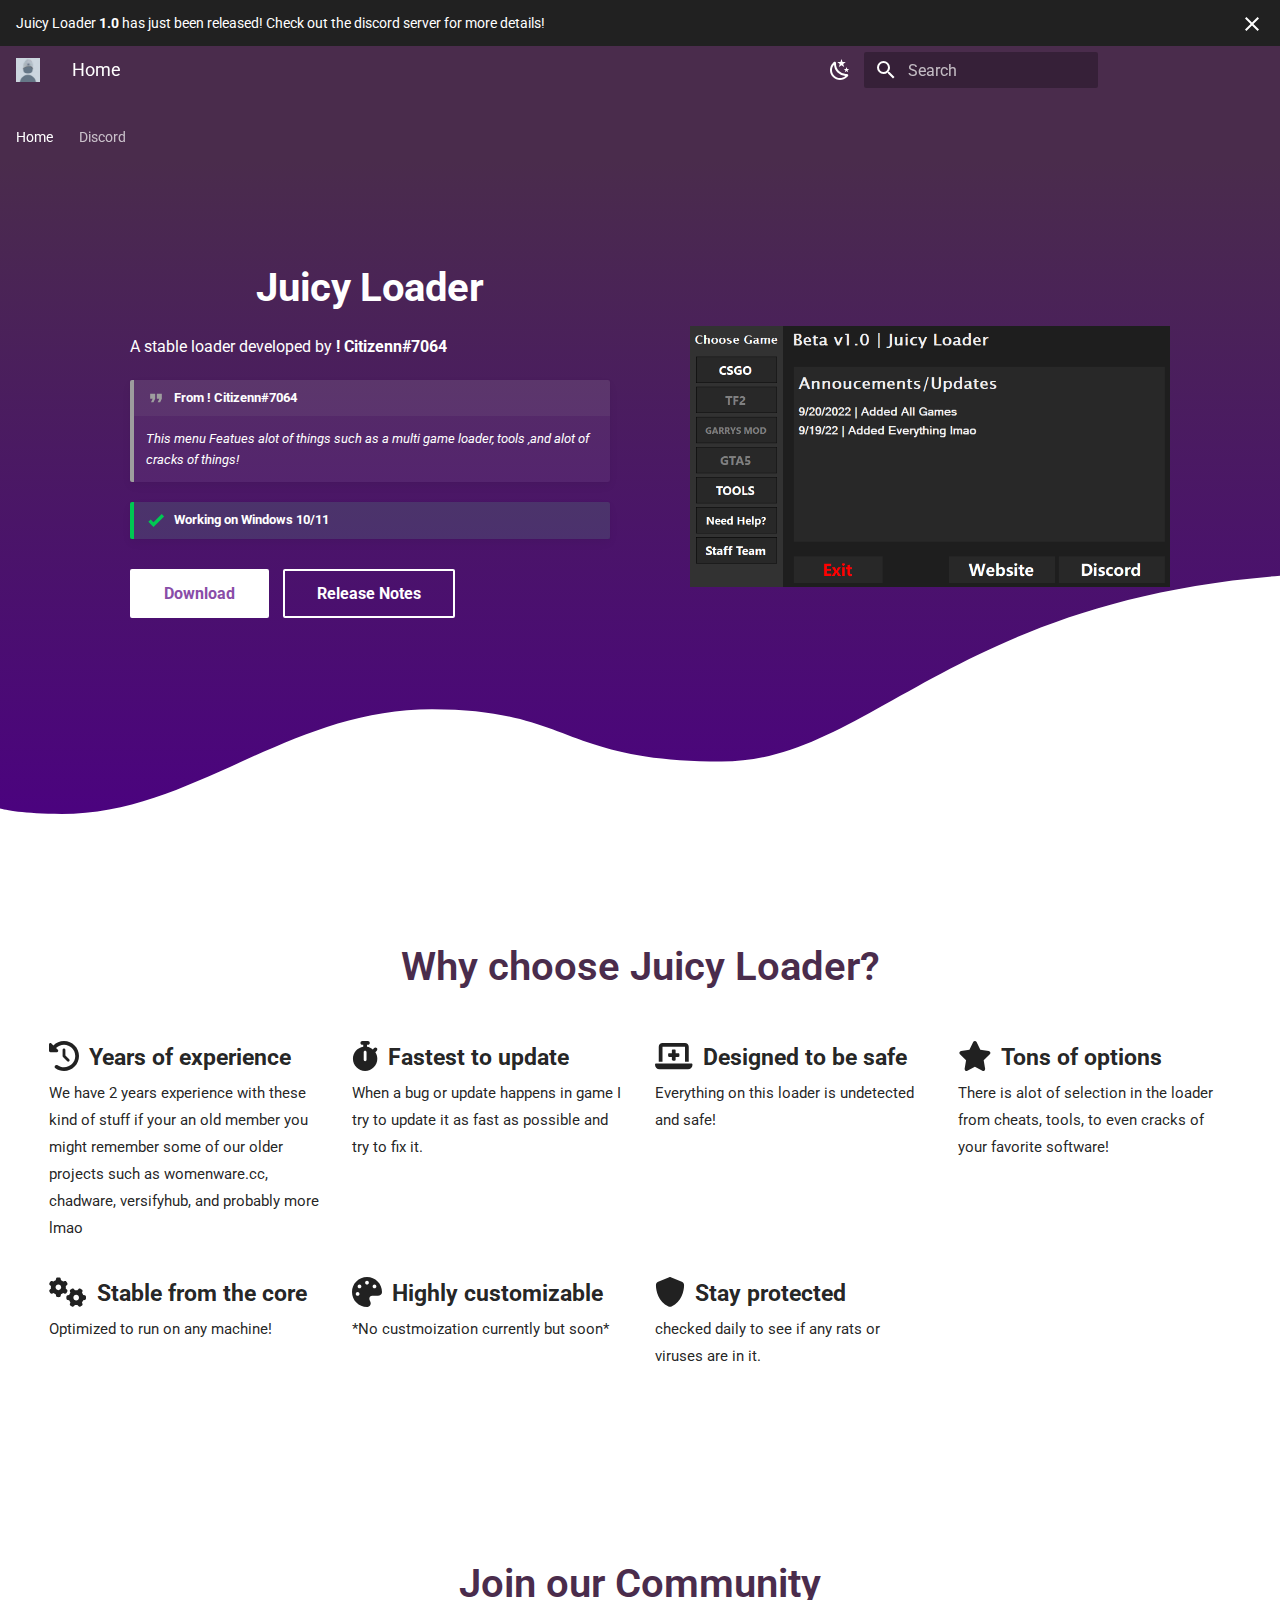
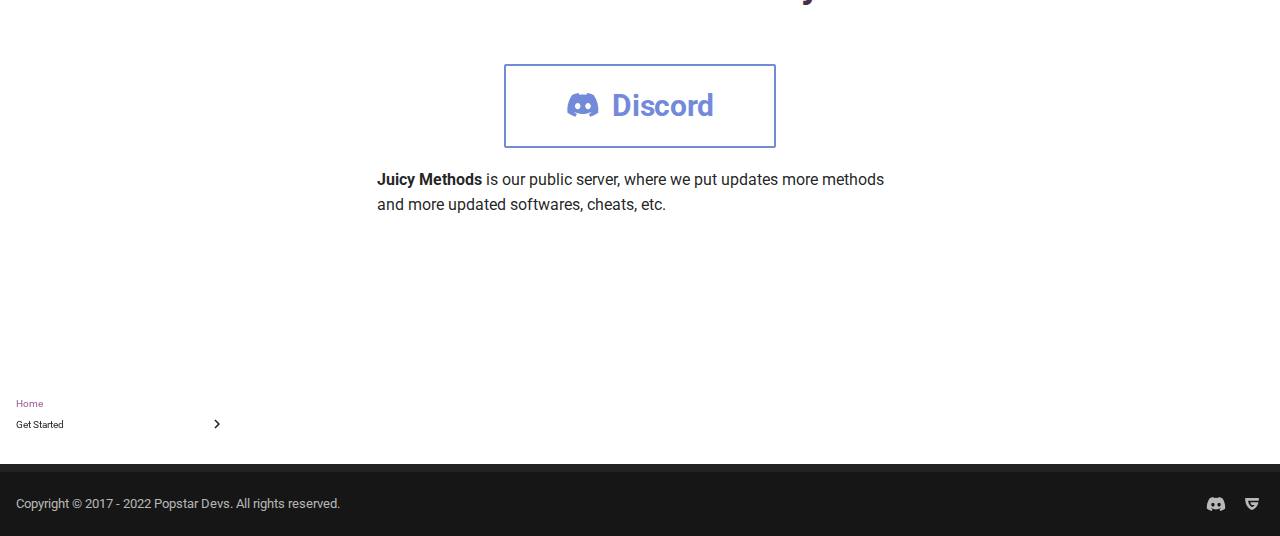
==== commit ef3520c4: "Add files via upload" ====
--- a/index.html
+++ b/index.html
@@ -93,8 +93,8 @@
             
             
 
-<a href="about/release/index.html" style="color: white;">
-  Juicy Loader <b>1.0</b> has just been released! Check out the <u>release notes</u> for further details.
+<a href="" style="color: white;">
+  Juicy Loader <b>1.0</b> has just been released! Check out the discord server for more details!
 </a>
 
 
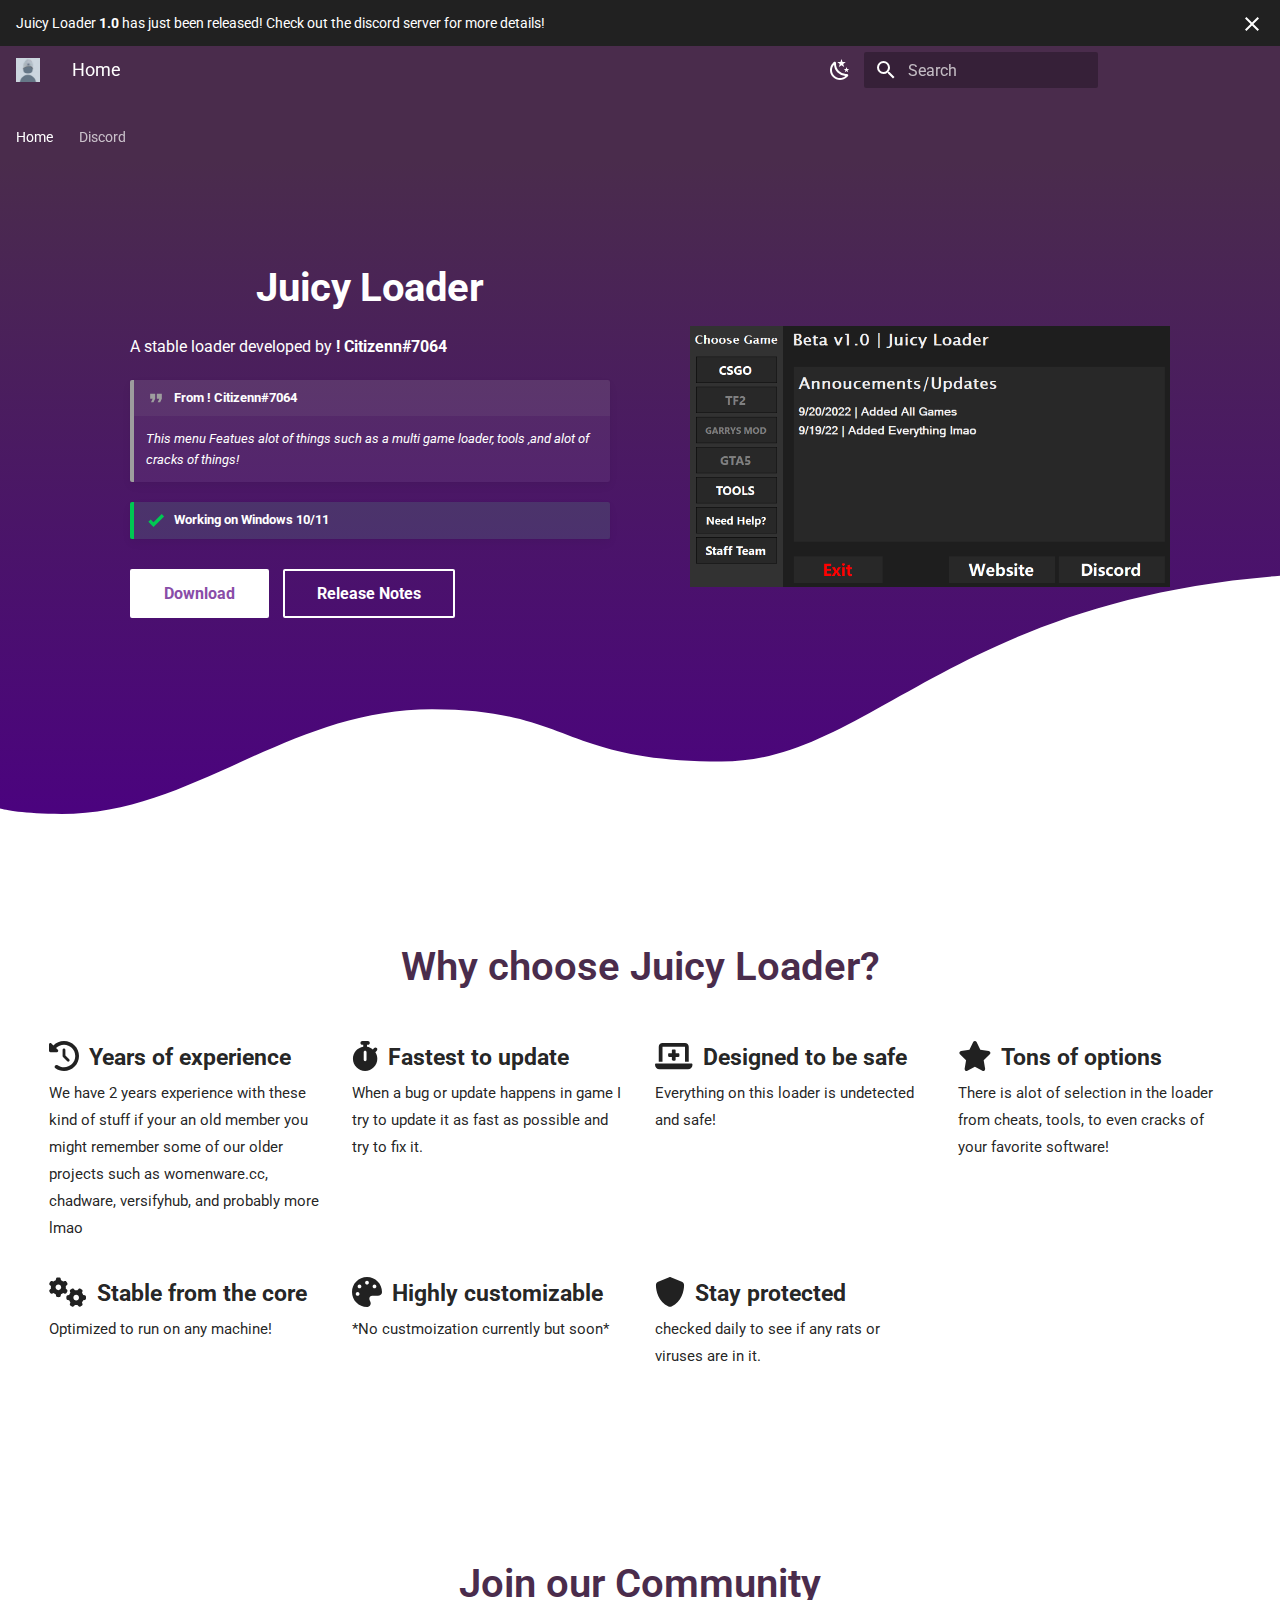
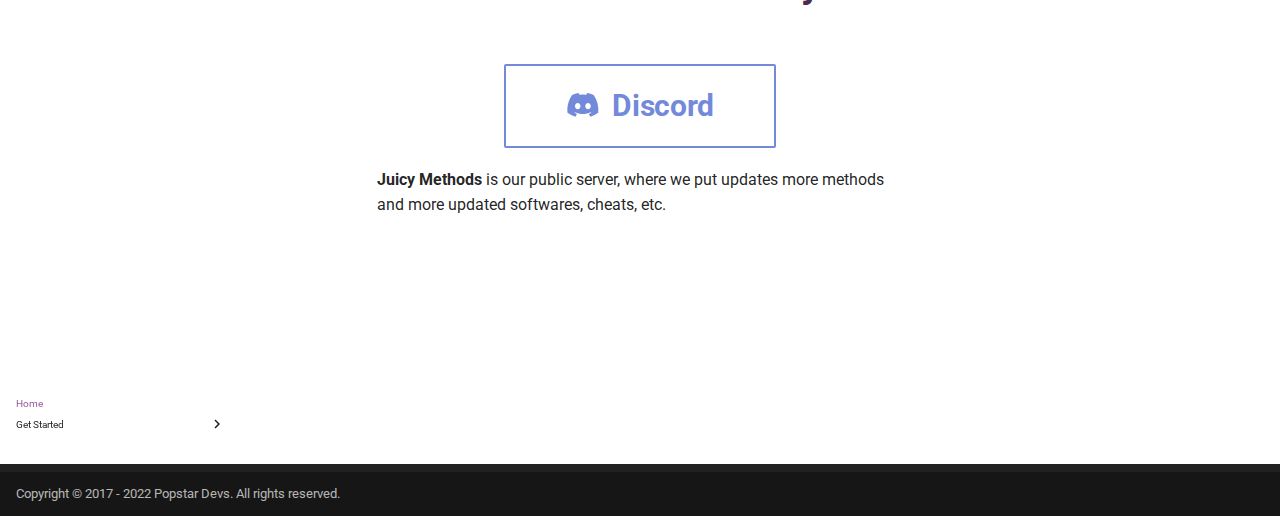
==== commit 9a649822: "Add files via upload" ====
--- a/index.html
+++ b/index.html
@@ -1723,18 +1723,14 @@
       
       
     
-    <a href="https://2take1.menu/discord/news" target="_blank" rel="noopener" title="2take1.menu" class="md-social__link">
-      <svg xmlns="http://www.w3.org/2000/svg" viewBox="0 0 640 512"><!--! Font Awesome Free 6.2.0 by @fontawesome - https://fontawesome.com License - https://fontawesome.com/license/free (Icons: CC BY 4.0, Fonts: SIL OFL 1.1, Code: MIT License) Copyright 2022 Fonticons, Inc.--><path d="M524.531 69.836a1.5 1.5 0 0 0-.764-.7A485.065 485.065 0 0 0 404.081 32.03a1.816 1.816 0 0 0-1.923.91 337.461 337.461 0 0 0-14.9 30.6 447.848 447.848 0 0 0-134.426 0 309.541 309.541 0 0 0-15.135-30.6 1.89 1.89 0 0 0-1.924-.91 483.689 483.689 0 0 0-119.688 37.107 1.712 1.712 0 0 0-.788.676C39.068 183.651 18.186 294.69 28.43 404.354a2.016 2.016 0 0 0 .765 1.375 487.666 487.666 0 0 0 146.825 74.189 1.9 1.9 0 0 0 2.063-.676A348.2 348.2 0 0 0 208.12 430.4a1.86 1.86 0 0 0-1.019-2.588 321.173 321.173 0 0 1-45.868-21.853 1.885 1.885 0 0 1-.185-3.126 251.047 251.047 0 0 0 9.109-7.137 1.819 1.819 0 0 1 1.9-.256c96.229 43.917 200.41 43.917 295.5 0a1.812 1.812 0 0 1 1.924.233 234.533 234.533 0 0 0 9.132 7.16 1.884 1.884 0 0 1-.162 3.126 301.407 301.407 0 0 1-45.89 21.83 1.875 1.875 0 0 0-1 2.611 391.055 391.055 0 0 0 30.014 48.815 1.864 1.864 0 0 0 2.063.7A486.048 486.048 0 0 0 610.7 405.729a1.882 1.882 0 0 0 .765-1.352c12.264-126.783-20.532-236.912-86.934-334.541ZM222.491 337.58c-28.972 0-52.844-26.587-52.844-59.239s23.409-59.241 52.844-59.241c29.665 0 53.306 26.82 52.843 59.239 0 32.654-23.41 59.241-52.843 59.241Zm195.38 0c-28.971 0-52.843-26.587-52.843-59.239s23.409-59.241 52.843-59.241c29.667 0 53.307 26.82 52.844 59.239 0 32.654-23.177 59.241-52.844 59.241Z"/></svg>
-    </a>
-  
-    
-    
-      
-      
-    
-    <a href="https://www.guilded.gg/2Take1Menu" target="_blank" rel="noopener" title="www.guilded.gg" class="md-social__link">
-      <svg xmlns="http://www.w3.org/2000/svg" viewBox="0 0 448 512"><!--! Font Awesome Free 6.2.0 by @fontawesome - https://fontawesome.com License - https://fontawesome.com/license/free (Icons: CC BY 4.0, Fonts: SIL OFL 1.1, Code: MIT License) Copyright 2022 Fonticons, Inc.--><path d="M443.427 64H4.571c0 103.26 22.192 180.06 43.418 222.358C112.046 414.135 224 448 225.256 448a312.824 312.824 0 0 0 140.55-103.477c25.907-33.923 53.1-87.19 65.916-145.761H171.833c4.14 36.429 22.177 67.946 45.1 86.944h88.589c-17.012 28.213-48.186 54.4-80.456 69.482-31.232-13.259-69.09-46.544-96.548-98.362-26.726-53.833-27.092-105.883-27.092-105.883h336.147A625.91 625.91 0 0 0 443.427 64Z"/></svg>
-    </a>
+
+  
+    
+    
+      
+      
+    
+
   
 </div>
       
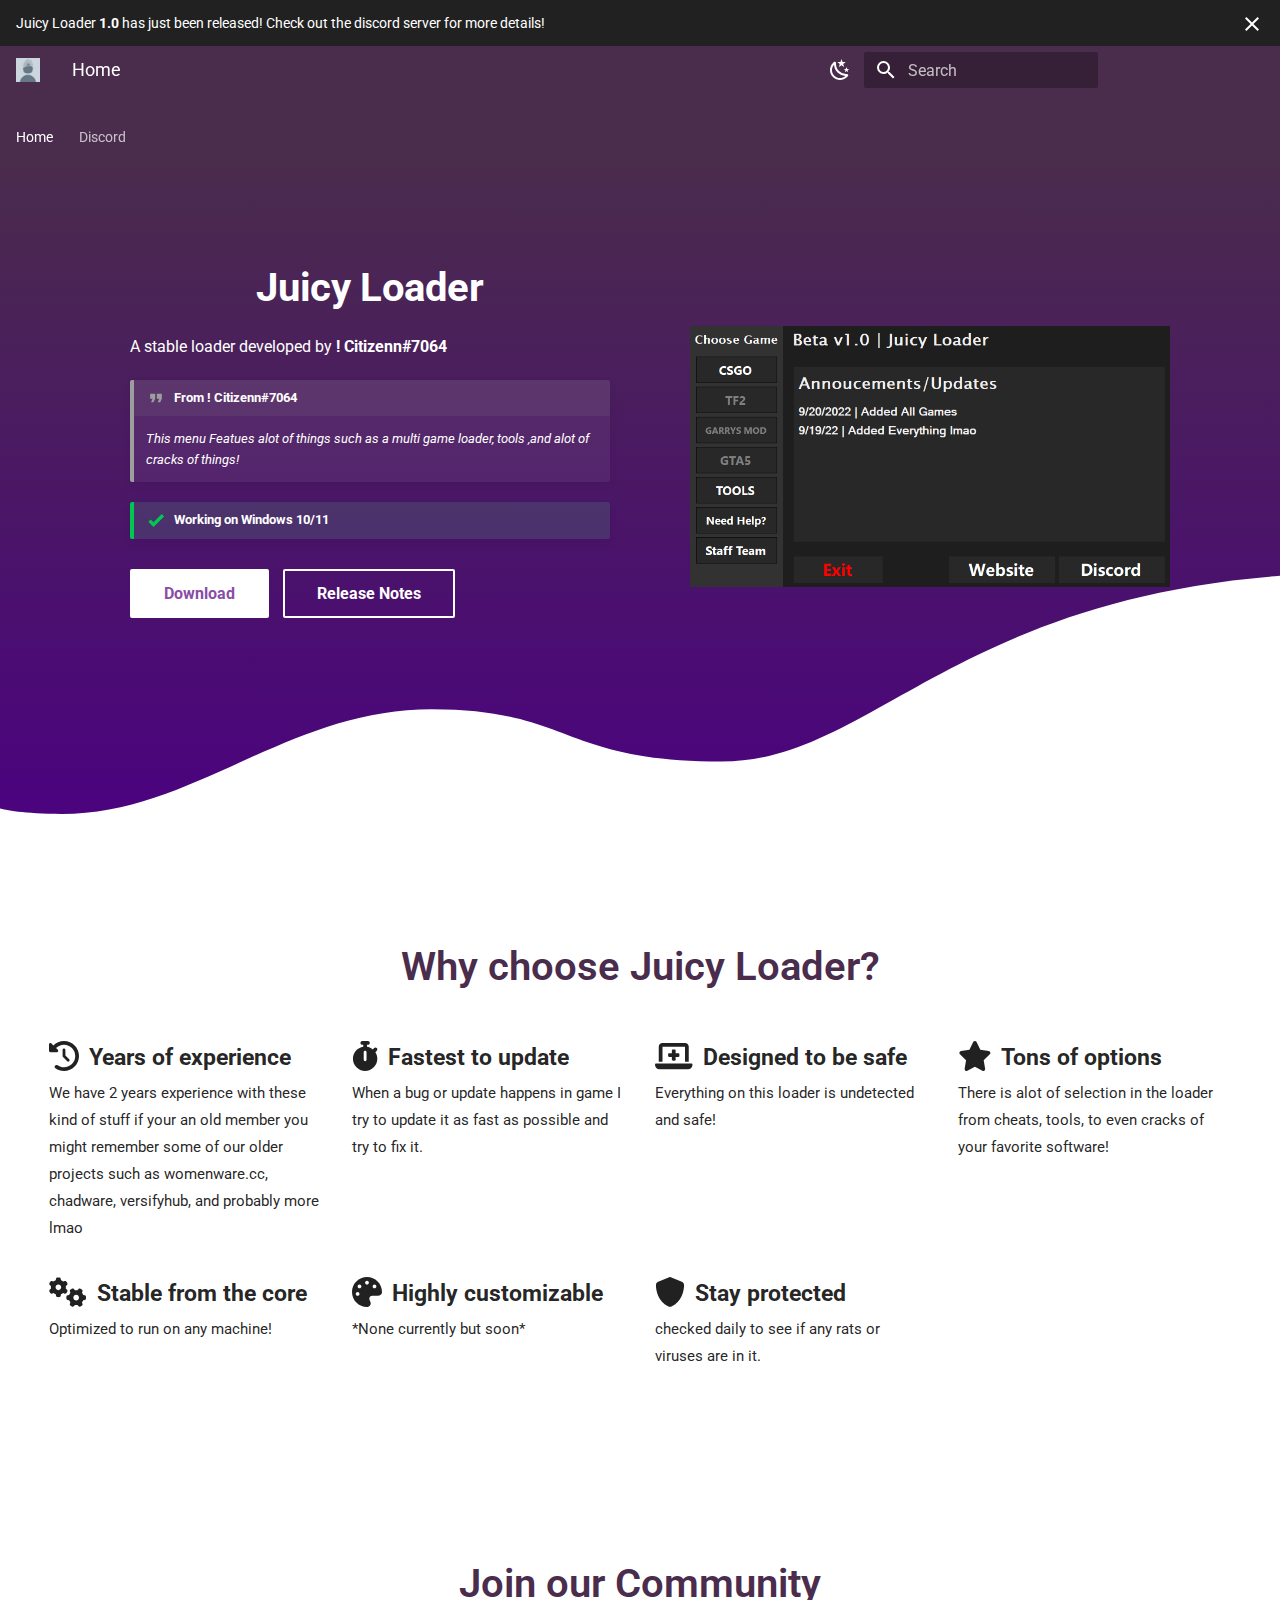
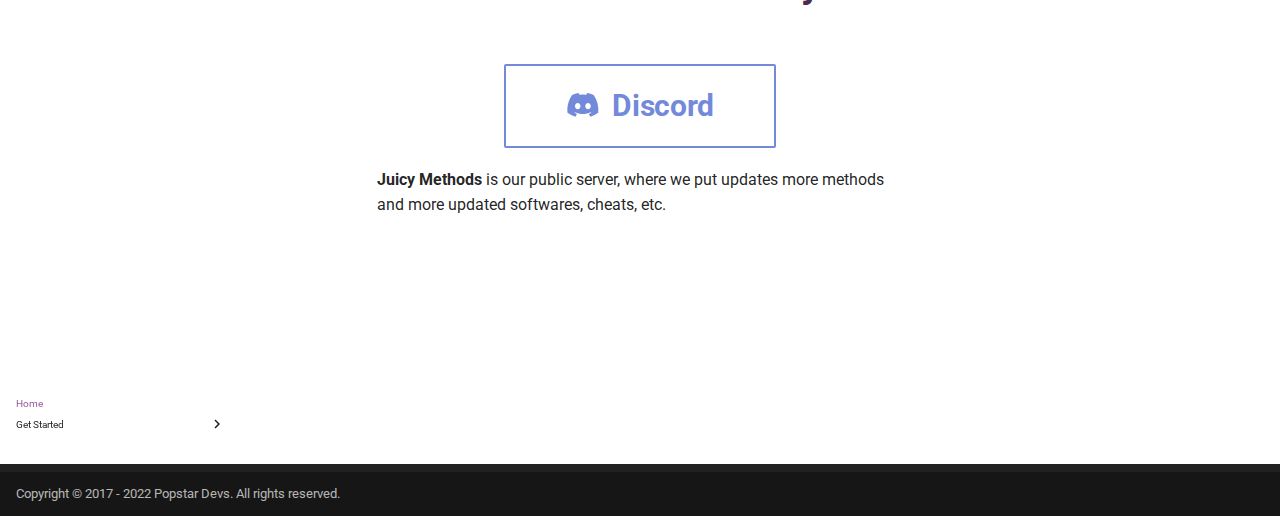
==== commit f9ec53d5: "Add files via upload" ====
--- a/index.html
+++ b/index.html
@@ -5,22 +5,24 @@
 <!-- Mirrored from gta.2take1.menu/ by HTTrack Website Copier/3.x [XR&CO'2014], Sat, 24 Sep 2022 22:36:05 GMT -->
 <head>
     
-      <meta charset="utf-8">
-      <meta name="viewport" content="width=device-width,initial-scale=1">
-      
-        <meta name="description" content="Stable GTA Online 1.61 mod menu by Popstar Devs">
+
+      
       
       
       
         <link rel="canonical" href="index.html">
       
       <link rel="icon" href="assets/images/favicon.png">
-      <meta name="generator" content="mkdocs-1.3.1, mkdocs-material-8.5.3">
+
     
     
       
         <title>Juicy Methods</title>
-      
+        <meta content="Juicy Methods" property="og:title" />
+        <meta content="Cheetos, Methods, Tools, Cracks, etc." property="og:description" />
+        <meta content="https://www.juicymethods.cf" property="og:url" />
+        <meta content="https://www.juicymethods.cf/assets/images/logo.png" property="og:image" />
+        <meta content="#43B581" data-react-helmet="true" name="theme-color" />
     
     
       <link rel="stylesheet" href="assets/stylesheets/main.7a952b86.min.css">
@@ -783,7 +785,7 @@
                 <svg xmlns="http://www.w3.org/2000/svg" viewBox="0 0 512 512"><!--! Font Awesome Free 6.2.0 by @fontawesome - https://fontawesome.com License - https://fontawesome.com/license/free (Icons: CC BY 4.0, Fonts: SIL OFL 1.1, Code: MIT License) Copyright 2022 Fonticons, Inc.--><path d="M512 256v2.7c-.4 36.5-33.6 61.3-70.1 61.3H344c-26.5 0-48 21.5-48 48 0 3.4.4 6.7 1 9.9 2.1 10.2 6.5 20 10.8 29.9 6.1 13.8 12.1 27.5 12.1 42 0 31.8-21.6 60.7-53.4 62-3.5.1-7 .2-10.6.2C114.6 512 0 397.4 0 256S114.6 0 256 0s256 114.6 256 256zm-384 32c0-17.7-14.3-32-32-32s-32 14.3-32 32 14.3 32 32 32 32-14.3 32-32zm0-96c17.7 0 32-14.3 32-32s-14.3-32-32-32-32 14.3-32 32 14.3 32 32 32zm160-96c0-17.7-14.3-32-32-32s-32 14.3-32 32 14.3 32 32 32 32-14.3 32-32zm96 96c17.7 0 32-14.3 32-32s-14.3-32-32-32-32 14.3-32 32 14.3 32 32 32z"/></svg>
                 Highly customizable
             </h2>
-            <p>*No custmoization currently but soon*</p>
+            <p>*None currently but soon*</p>
         </div>
         <div class="feature-item">
             <h2>
